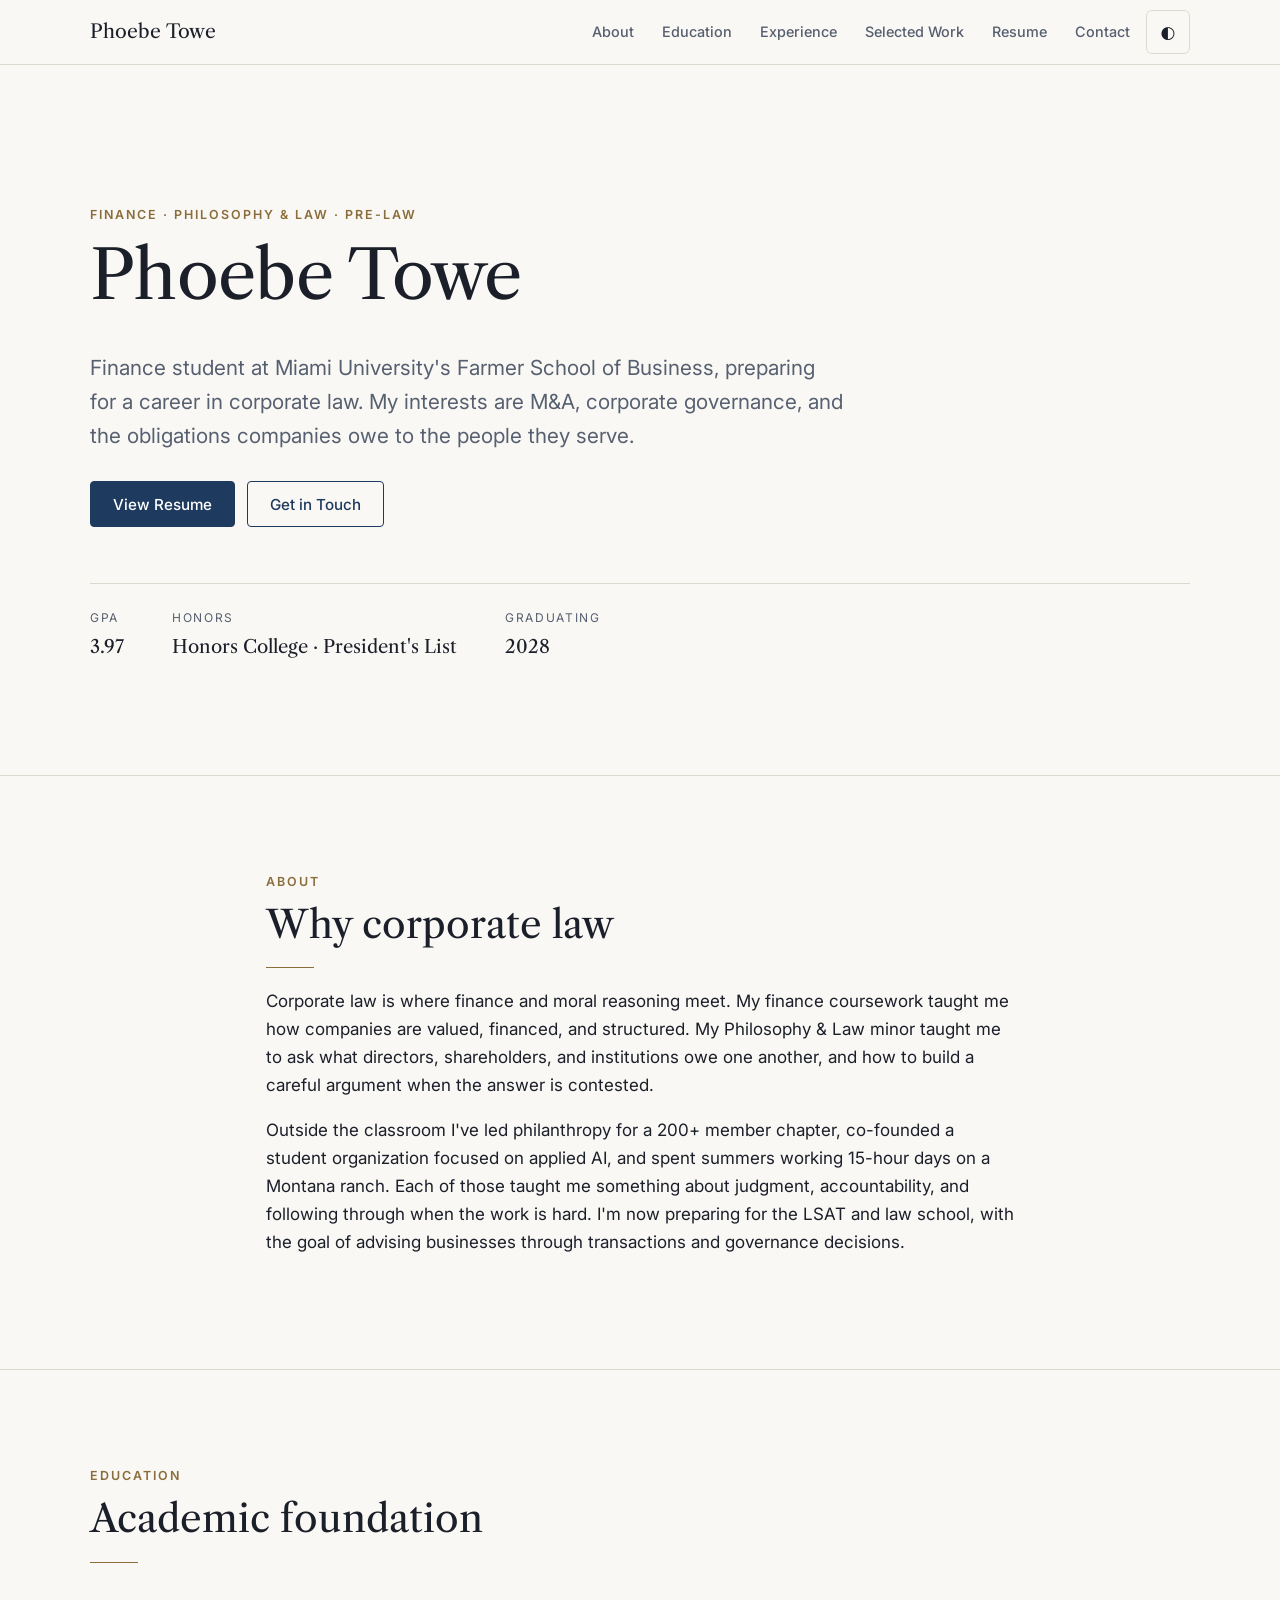
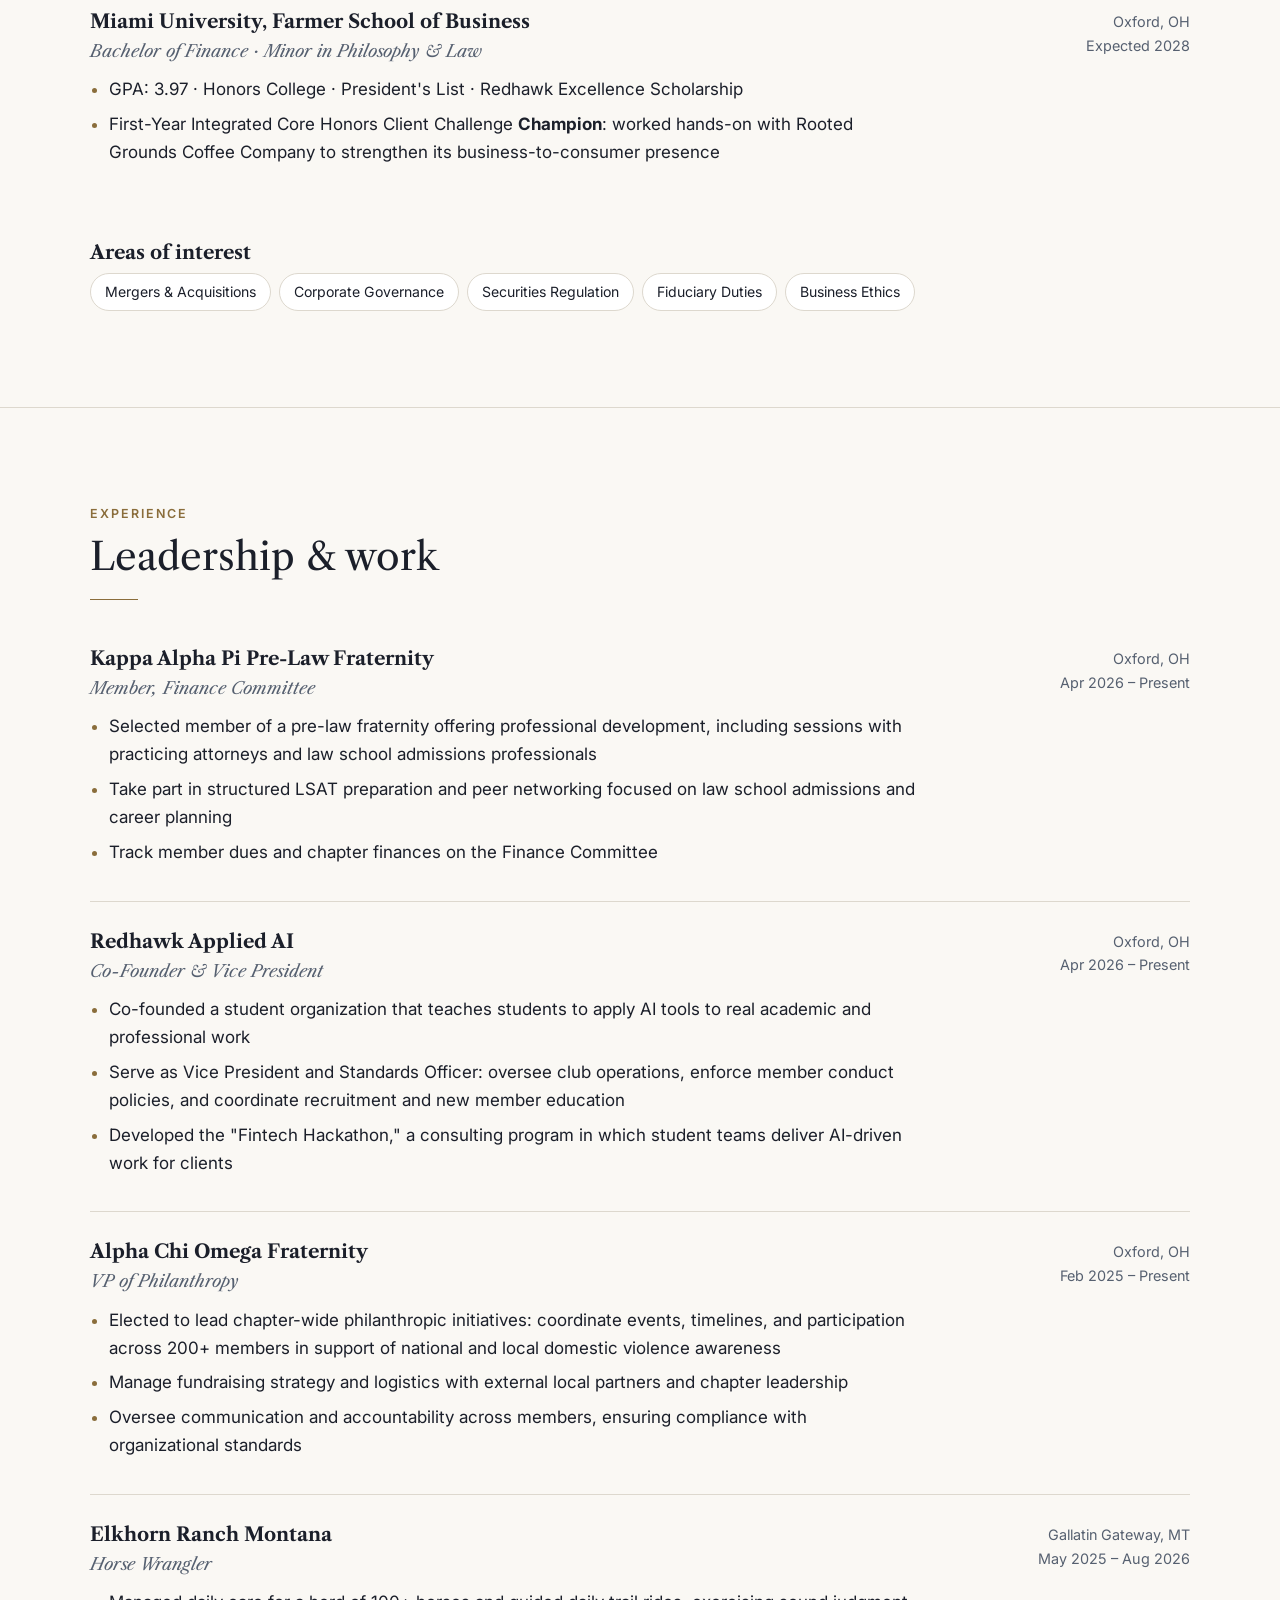
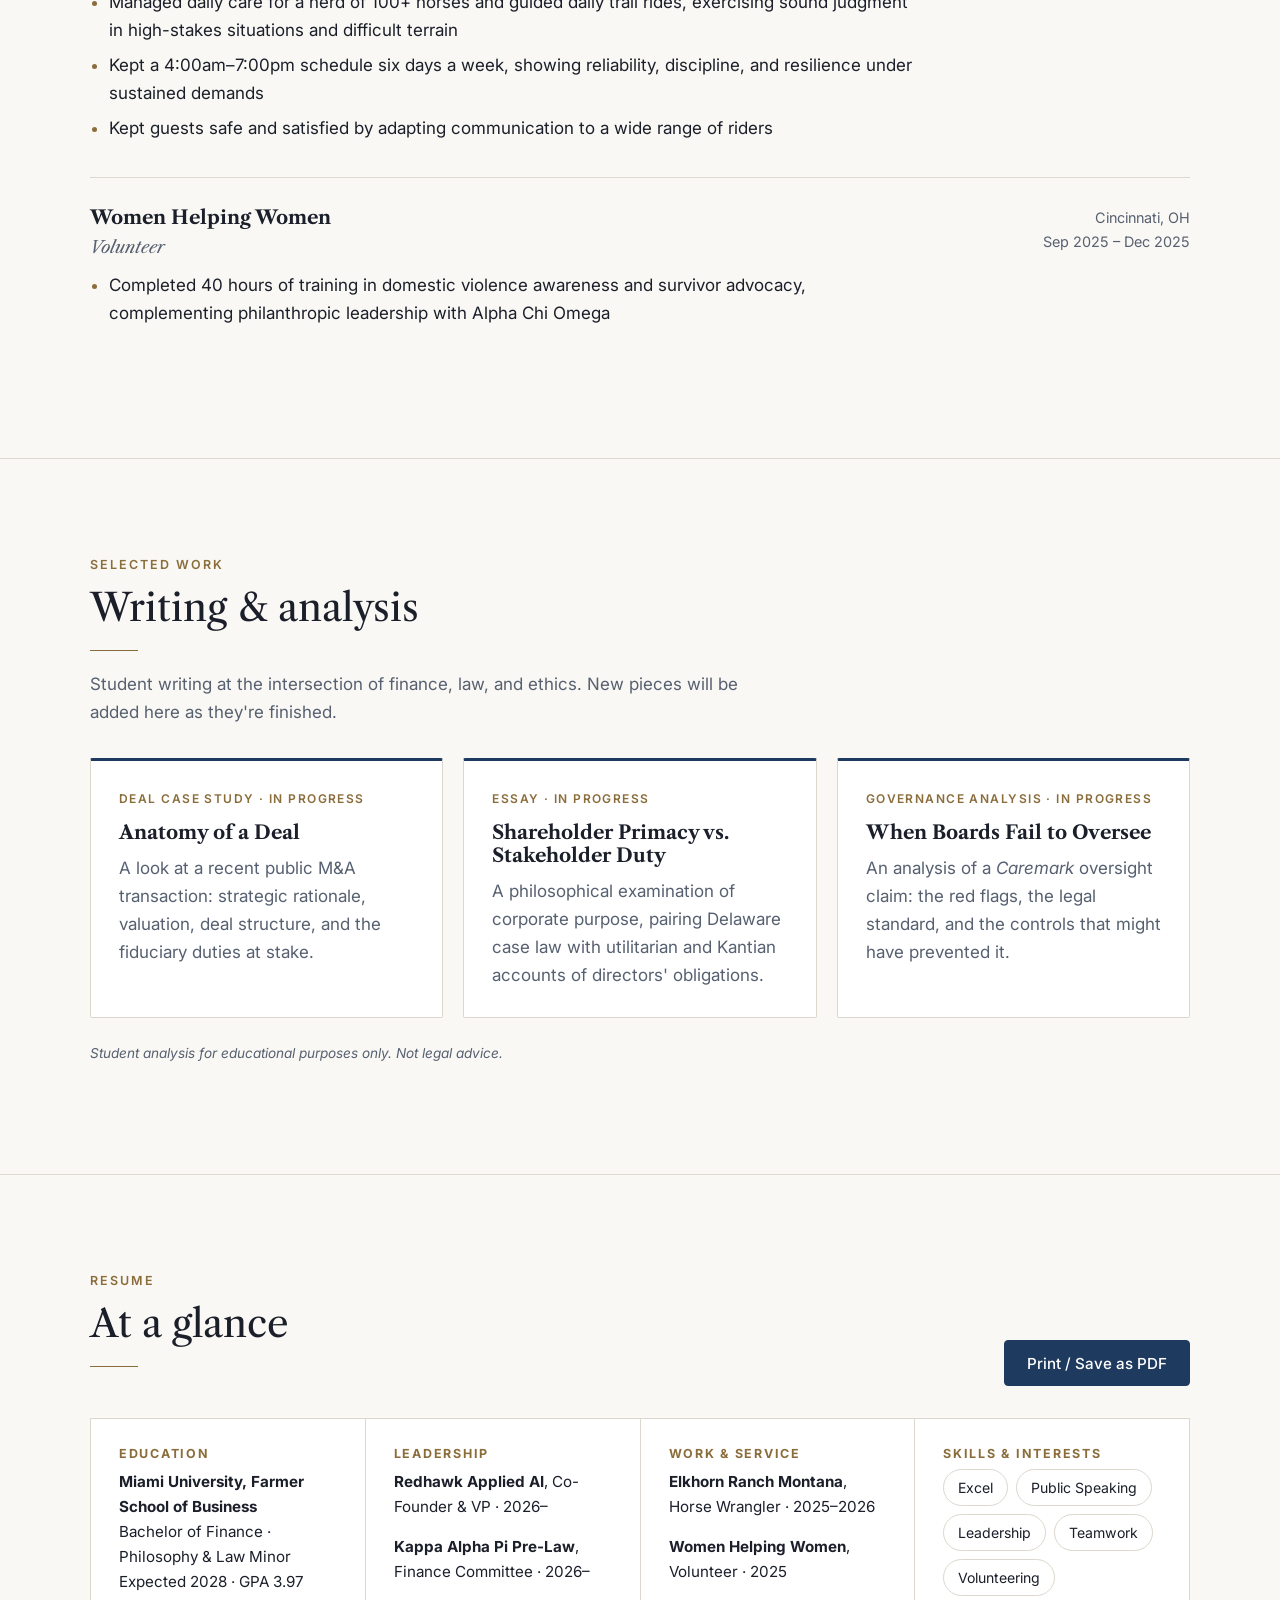
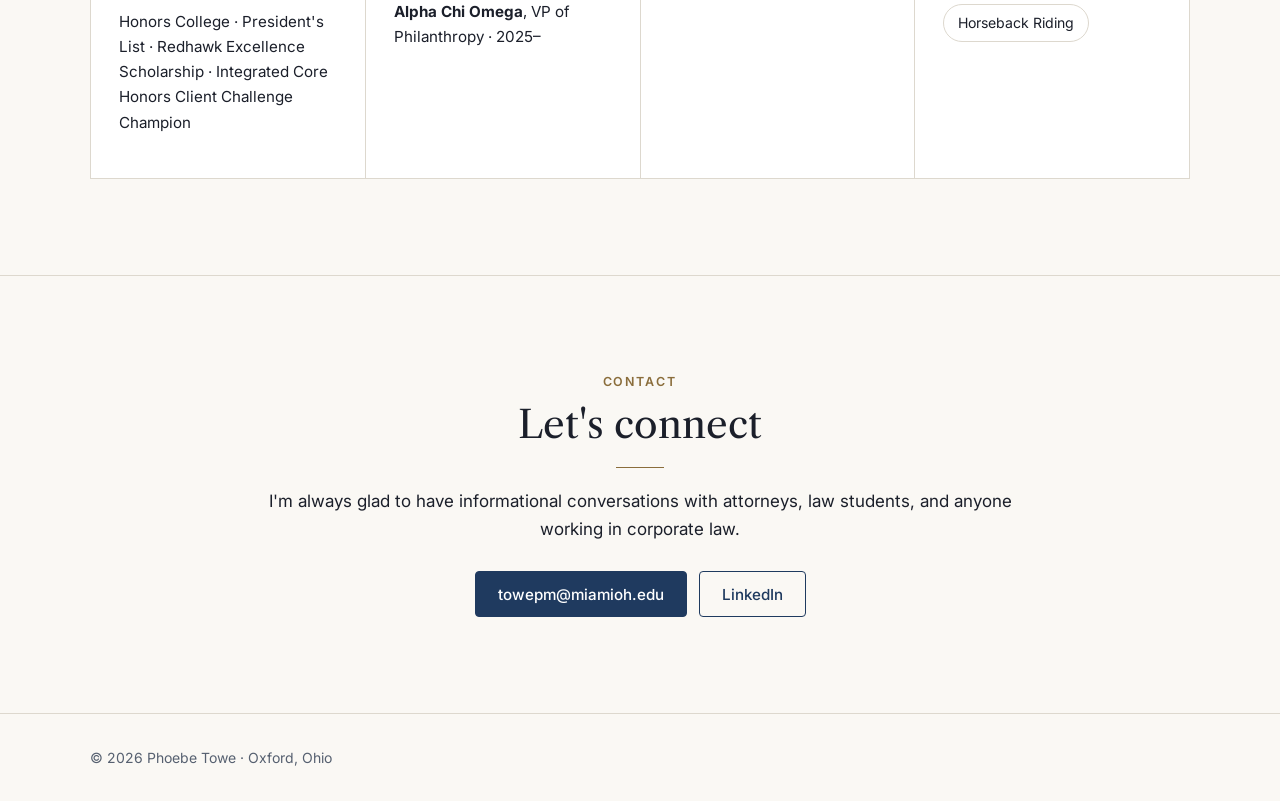
==== index.html @ c12586bf "Build corporate law portfolio site Single-page static site with about, education, experience, select" ====
<!doctype html>
<html lang="en">
<head>
  <meta charset="utf-8">
  <meta name="viewport" content="width=device-width, initial-scale=1">
  <title>Phoebe Towe | Finance &amp; Pre-Law</title>
  <meta name="description" content="Phoebe Towe: Finance student at Miami University's Farmer School of Business, minoring in Philosophy & Law, preparing for a career in corporate law.">
  <meta property="og:title" content="Phoebe Towe | Finance &amp; Pre-Law">
  <meta property="og:description" content="Finance major, Philosophy & Law minor, aspiring corporate attorney.">
  <meta property="og:type" content="website">
  <link rel="icon" href="assets/favicon.svg" type="image/svg+xml">
  <link rel="preconnect" href="https://fonts.googleapis.com">
  <link rel="preconnect" href="https://fonts.gstatic.com" crossorigin>
  <link href="https://fonts.googleapis.com/css2?family=Libre+Caslon+Text:ital,wght@0,400;0,700;1,400&family=Inter:wght@400;500;600&display=swap" rel="stylesheet">
  <link rel="stylesheet" href="css/main.css">
  <link rel="stylesheet" href="css/print.css" media="print">
  <script>
    document.documentElement.classList.add('js');
    try { var t = localStorage.getItem('theme'); if (t) document.documentElement.dataset.theme = t; } catch (e) {}
  </script>
</head>
<body>
  <a class="skip" href="#main">Skip to content</a>

  <header class="site-header">
    <div class="container header-inner">
      <a class="brand" href="#top">Phoebe Towe</a>
      <button class="menu-btn" aria-expanded="false" aria-controls="nav-links">Menu</button>
      <nav aria-label="Primary">
        <ul id="nav-links" class="nav-links">
          <li><a href="#about">About</a></li>
          <li><a href="#education">Education</a></li>
          <li><a href="#experience">Experience</a></li>
          <li><a href="#work">Selected Work</a></li>
          <li><a href="#resume">Resume</a></li>
          <li><a href="#contact">Contact</a></li>
          <li><button class="theme-btn" type="button" aria-label="Toggle dark mode">◐</button></li>
        </ul>
      </nav>
    </div>
  </header>

  <main id="main">
    <section id="top" class="hero">
      <div class="container">
        <p class="eyebrow">Finance · Philosophy &amp; Law · Pre-Law</p>
        <h1>Phoebe Towe</h1>
        <p class="lede">Finance student at Miami University's Farmer School of Business, preparing for a career in corporate law. My interests are M&amp;A, corporate governance, and the obligations companies owe to the people they serve.</p>
        <div class="cta">
          <a class="btn btn-primary" href="#resume">View Resume</a>
          <a class="btn btn-ghost" href="#contact">Get in Touch</a>
        </div>
        <dl class="facts">
          <div><dt>GPA</dt><dd>3.97</dd></div>
          <div><dt>Honors</dt><dd>Honors College · President's List</dd></div>
          <div><dt>Graduating</dt><dd>2028</dd></div>
        </dl>
      </div>
    </section>

    <section id="about" class="section reveal" aria-labelledby="about-h">
      <div class="container narrow">
        <p class="eyebrow">About</p>
        <h2 id="about-h">Why corporate law</h2>
        <p>Corporate law is where finance and moral reasoning meet. My finance coursework taught me how companies are valued, financed, and structured. My Philosophy &amp; Law minor taught me to ask what directors, shareholders, and institutions owe one another, and how to build a careful argument when the answer is contested.</p>
        <p>Outside the classroom I've led philanthropy for a 200+ member chapter, co-founded a student organization focused on applied AI, and spent summers working 15-hour days on a Montana ranch. Each of those taught me something about judgment, accountability, and following through when the work is hard. I'm now preparing for the LSAT and law school, with the goal of advising businesses through transactions and governance decisions.</p>
      </div>
    </section>

    <section id="education" class="section reveal" aria-labelledby="edu-h">
      <div class="container">
        <p class="eyebrow">Education</p>
        <h2 id="edu-h">Academic foundation</h2>
        <article class="entry">
          <div class="entry-head">
            <div>
              <h3>Miami University, Farmer School of Business</h3>
              <p class="role">Bachelor of Finance · Minor in Philosophy &amp; Law</p>
            </div>
            <p class="meta">Oxford, OH<br>Expected 2028</p>
          </div>
          <ul>
            <li>GPA: 3.97 · Honors College · President's List · Redhawk Excellence Scholarship</li>
            <li>First-Year Integrated Core Honors Client Challenge <strong>Champion</strong>: worked hands-on with Rooted Grounds Coffee Company to strengthen its business-to-consumer presence</li>
          </ul>
        </article>
        <div class="interests">
          <h3>Areas of interest</h3>
          <ul class="tags">
            <li>Mergers &amp; Acquisitions</li>
            <li>Corporate Governance</li>
            <li>Securities Regulation</li>
            <li>Fiduciary Duties</li>
            <li>Business Ethics</li>
          </ul>
        </div>
      </div>
    </section>

    <section id="experience" class="section reveal" aria-labelledby="exp-h">
      <div class="container">
        <p class="eyebrow">Experience</p>
        <h2 id="exp-h">Leadership &amp; work</h2>

        <article class="entry">
          <div class="entry-head">
            <div><h3>Kappa Alpha Pi Pre-Law Fraternity</h3><p class="role">Member, Finance Committee</p></div>
            <p class="meta">Oxford, OH<br>Apr 2026 – Present</p>
          </div>
          <ul>
            <li>Selected member of a pre-law fraternity offering professional development, including sessions with practicing attorneys and law school admissions professionals</li>
            <li>Take part in structured LSAT preparation and peer networking focused on law school admissions and career planning</li>
            <li>Track member dues and chapter finances on the Finance Committee</li>
          </ul>
        </article>

        <article class="entry">
          <div class="entry-head">
            <div><h3>Redhawk Applied AI</h3><p class="role">Co-Founder &amp; Vice President</p></div>
            <p class="meta">Oxford, OH<br>Apr 2026 – Present</p>
          </div>
          <ul>
            <li>Co-founded a student organization that teaches students to apply AI tools to real academic and professional work</li>
            <li>Serve as Vice President and Standards Officer: oversee club operations, enforce member conduct policies, and coordinate recruitment and new member education</li>
            <li>Developed the "Fintech Hackathon," a consulting program in which student teams deliver AI-driven work for clients</li>
          </ul>
        </article>

        <article class="entry">
          <div class="entry-head">
            <div><h3>Alpha Chi Omega Fraternity</h3><p class="role">VP of Philanthropy</p></div>
            <p class="meta">Oxford, OH<br>Feb 2025 – Present</p>
          </div>
          <ul>
            <li>Elected to lead chapter-wide philanthropic initiatives: coordinate events, timelines, and participation across 200+ members in support of national and local domestic violence awareness</li>
            <li>Manage fundraising strategy and logistics with external local partners and chapter leadership</li>
            <li>Oversee communication and accountability across members, ensuring compliance with organizational standards</li>
          </ul>
        </article>

        <article class="entry">
          <div class="entry-head">
            <div><h3>Elkhorn Ranch Montana</h3><p class="role">Horse Wrangler</p></div>
            <p class="meta">Gallatin Gateway, MT<br>May 2025 – Aug 2026</p>
          </div>
          <ul>
            <li>Managed daily care for a herd of 100+ horses and guided daily trail rides, exercising sound judgment in high-stakes situations and difficult terrain</li>
            <li>Kept a 4:00am–7:00pm schedule six days a week, showing reliability, discipline, and resilience under sustained demands</li>
            <li>Kept guests safe and satisfied by adapting communication to a wide range of riders</li>
          </ul>
        </article>

        <article class="entry">
          <div class="entry-head">
            <div><h3>Women Helping Women</h3><p class="role">Volunteer</p></div>
            <p class="meta">Cincinnati, OH<br>Sep 2025 – Dec 2025</p>
          </div>
          <ul>
            <li>Completed 40 hours of training in domestic violence awareness and survivor advocacy, complementing philanthropic leadership with Alpha Chi Omega</li>
          </ul>
        </article>
      </div>
    </section>

    <section id="work" class="section reveal" aria-labelledby="work-h">
      <div class="container">
        <p class="eyebrow">Selected Work</p>
        <h2 id="work-h">Writing &amp; analysis</h2>
        <p class="section-note">Student writing at the intersection of finance, law, and ethics. New pieces will be added here as they're finished.</p>
        <div class="cards">
          <article class="card">
            <p class="card-tag">Deal case study · In progress</p>
            <h3>Anatomy of a Deal</h3>
            <p>A look at a recent public M&amp;A transaction: strategic rationale, valuation, deal structure, and the fiduciary duties at stake.</p>
          </article>
          <article class="card">
            <p class="card-tag">Essay · In progress</p>
            <h3>Shareholder Primacy vs. Stakeholder Duty</h3>
            <p>A philosophical examination of corporate purpose, pairing Delaware case law with utilitarian and Kantian accounts of directors' obligations.</p>
          </article>
          <article class="card">
            <p class="card-tag">Governance analysis · In progress</p>
            <h3>When Boards Fail to Oversee</h3>
            <p>An analysis of a <em>Caremark</em> oversight claim: the red flags, the legal standard, and the controls that might have prevented it.</p>
          </article>
        </div>
        <p class="disclaimer">Student analysis for educational purposes only. Not legal advice.</p>
      </div>
    </section>

    <section id="resume" class="section reveal" aria-labelledby="resume-h">
      <div class="container">
        <div class="resume-top">
          <div>
            <p class="eyebrow">Resume</p>
            <h2 id="resume-h">At a glance</h2>
          </div>
          <button class="btn btn-primary print-btn" type="button">Print / Save as PDF</button>
        </div>
        <div class="resume-grid">
          <div class="resume-block">
            <h3>Education</h3>
            <p><strong>Miami University, Farmer School of Business</strong><br>Bachelor of Finance · Philosophy &amp; Law Minor<br>Expected 2028 · GPA 3.97</p>
            <p>Honors College · President's List · Redhawk Excellence Scholarship · Integrated Core Honors Client Challenge Champion</p>
          </div>
          <div class="resume-block">
            <h3>Leadership</h3>
            <p><strong>Redhawk Applied AI</strong>, Co-Founder &amp; VP · 2026–</p>
            <p><strong>Kappa Alpha Pi Pre-Law</strong>, Finance Committee · 2026–</p>
            <p><strong>Alpha Chi Omega</strong>, VP of Philanthropy · 2025–</p>
          </div>
          <div class="resume-block">
            <h3>Work &amp; Service</h3>
            <p><strong>Elkhorn Ranch Montana</strong>, Horse Wrangler · 2025–2026</p>
            <p><strong>Women Helping Women</strong>, Volunteer · 2025</p>
          </div>
          <div class="resume-block">
            <h3>Skills &amp; Interests</h3>
            <ul class="tags">
              <li>Excel</li><li>Public Speaking</li><li>Leadership</li><li>Teamwork</li><li>Volunteering</li><li>Horseback Riding</li>
            </ul>
          </div>
        </div>
      </div>
    </section>

    <section id="contact" class="section reveal" aria-labelledby="contact-h">
      <div class="container narrow center">
        <p class="eyebrow">Contact</p>
        <h2 id="contact-h">Let's connect</h2>
        <p>I'm always glad to have informational conversations with attorneys, law students, and anyone working in corporate law.</p>
        <div class="cta center">
          <a class="btn btn-primary" href="mailto:towepm@miamioh.edu">towepm@miamioh.edu</a>
          <a class="btn btn-ghost" href="https://www.linkedin.com/in/phoebe-towe" rel="noopener">LinkedIn</a>
        </div>
      </div>
    </section>
  </main>

  <footer class="site-footer">
    <div class="container">© <span id="year">2026</span> Phoebe Towe · Oxford, Ohio</div>
  </footer>

  <script src="js/main.js"></script>
</body>
</html>
---- css/main.css ----
:root {
  --bg: #FAF8F4;
  --surface: #FFFFFF;
  --text: #1B1F2A;
  --muted: #566070;
  --rule: #DDD8CE;
  --accent: #1F3A5F;
  --accent-ink: #FFFFFF;
  --brass: #8A6D3B;
  --serif: "Libre Caslon Text", Georgia, "Times New Roman", serif;
  --sans: "Inter", system-ui, -apple-system, "Segoe UI", sans-serif;
  color-scheme: light;
}
@media (prefers-color-scheme: dark) {
  :root:not([data-theme="light"]) {
    --bg: #12161E; --surface: #1A202B; --text: #ECE8DF; --muted: #A3ABB8;
    --rule: #2B3342; --accent: #9DB7DE; --accent-ink: #12161E; --brass: #C9A96A;
    color-scheme: dark;
  }
}
:root[data-theme="dark"] {
  --bg: #12161E; --surface: #1A202B; --text: #ECE8DF; --muted: #A3ABB8;
  --rule: #2B3342; --accent: #9DB7DE; --accent-ink: #12161E; --brass: #C9A96A;
  color-scheme: dark;
}

*, *::before, *::after { box-sizing: border-box; }
html { scroll-behavior: smooth; }
@media (prefers-reduced-motion: reduce) { html { scroll-behavior: auto; } }
body {
  margin: 0; background: var(--bg); color: var(--text);
  font: 400 1.0625rem/1.65 var(--sans);
  -webkit-font-smoothing: antialiased;
}
h1, h2, h3 { font-family: var(--serif); font-weight: 400; line-height: 1.2; margin: 0 0 .5em; }
h1 { font-size: clamp(2.6rem, 7vw, 4.25rem); letter-spacing: -.01em; }
h2 { font-size: clamp(1.75rem, 3.5vw, 2.4rem); }
h2::after { content: ""; display: block; width: 48px; height: 1px; background: var(--brass); margin-top: .5em; }
.center h2::after { margin-inline: auto; }
h3 { font-size: 1.2rem; font-weight: 700; }
p { margin: 0 0 1em; }
a { color: var(--accent); text-underline-offset: 3px; }
:focus-visible { outline: 3px solid var(--accent); outline-offset: 2px; border-radius: 2px; }

.container { width: min(1100px, 100% - 32px); margin-inline: auto; }
.narrow { max-width: 68ch; }
.center { text-align: center; }

.skip { position: absolute; left: -999px; top: 8px; background: var(--accent); color: var(--accent-ink); padding: 8px 14px; z-index: 100; }
.skip:focus { left: 16px; }

/* Header */
.site-header {
  position: sticky; top: 0; z-index: 50;
  background: color-mix(in srgb, var(--bg) 90%, transparent);
  backdrop-filter: blur(8px); border-bottom: 1px solid var(--rule);
}
.header-inner { display: flex; align-items: center; justify-content: space-between; min-height: 64px; }
.brand { font-family: var(--serif); font-size: 1.2rem; color: var(--text); text-decoration: none; }
.nav-links { list-style: none; display: flex; gap: 4px; margin: 0; padding: 0; align-items: center; }
.nav-links a { display: block; padding: 10px 12px; color: var(--muted); text-decoration: none; font-size: .9rem; font-weight: 500; }
.nav-links a:hover { color: var(--accent); }
.theme-btn, .menu-btn {
  background: none; border: 1px solid var(--rule); color: var(--text);
  min-width: 44px; min-height: 44px; border-radius: 6px; cursor: pointer; font: inherit;
}
.menu-btn { display: none; padding: 0 14px; font-size: .9rem; }
@media (max-width: 760px) {
  .menu-btn { display: block; }
  .nav-links {
    display: none; position: absolute; top: 64px; left: 0; right: 0;
    flex-direction: column; align-items: stretch; background: var(--bg);
    border-bottom: 1px solid var(--rule); padding: 8px 16px 16px;
  }
  .nav-links.open { display: flex; }
  .nav-links a { padding: 12px 4px; font-size: 1rem; }
  .theme-btn { align-self: flex-start; margin-top: 8px; }
}

/* Sections */
section { scroll-margin-top: 72px; }
.section { padding: 64px 0; border-top: 1px solid var(--rule); }
@media (min-width: 760px) { .section { padding: 96px 0; } }
.eyebrow { font-size: .78rem; letter-spacing: .16em; text-transform: uppercase; color: var(--brass); font-weight: 600; margin-bottom: .75em; }
.section-note { color: var(--muted); max-width: 60ch; }

.hero { padding: 88px 0 72px; }
@media (min-width: 760px) { .hero { padding: 140px 0 112px; } }
.lede { font-size: clamp(1.1rem, 2.2vw, 1.3rem); color: var(--muted); max-width: 58ch; }
.cta { display: flex; flex-wrap: wrap; gap: 12px; margin: 28px 0 0; }
.cta.center { justify-content: center; }
.btn {
  display: inline-flex; align-items: center; justify-content: center; min-height: 46px;
  padding: 0 22px; border-radius: 4px; font: 500 .95rem var(--sans);
  text-decoration: none; cursor: pointer; border: 1px solid var(--accent); transition: background .2s, color .2s;
}
.btn-primary { background: var(--accent); color: var(--accent-ink); }
.btn-primary:hover { background: color-mix(in srgb, var(--accent) 85%, var(--text)); }
.btn-ghost { background: transparent; color: var(--accent); }
.btn-ghost:hover { background: color-mix(in srgb, var(--accent) 10%, transparent); }

.facts { display: flex; flex-wrap: wrap; gap: 16px 48px; margin: 56px 0 0; padding-top: 24px; border-top: 1px solid var(--rule); }
.facts dt { font-size: .75rem; letter-spacing: .14em; text-transform: uppercase; color: var(--muted); }
.facts dd { margin: 4px 0 0; font-family: var(--serif); font-size: 1.15rem; }

/* Entries */
.entry { padding: 28px 0; border-bottom: 1px solid var(--rule); }
.entry:last-of-type { border-bottom: 0; }
.entry-head { display: flex; justify-content: space-between; gap: 16px; flex-wrap: wrap; }
.entry-head h3 { margin-bottom: .2em; }
.role { font-style: italic; font-family: var(--serif); color: var(--muted); margin-bottom: .6em; }
.meta { text-align: right; color: var(--muted); font-size: .9rem; margin: 0; }
@media (max-width: 560px) { .meta { text-align: left; } }
.entry ul { margin: 0; padding-left: 1.1em; max-width: 75ch; }
.entry li { margin-bottom: .4em; }
.entry li::marker { color: var(--brass); }

.interests { margin-top: 40px; }
.tags { list-style: none; display: flex; flex-wrap: wrap; gap: 8px; padding: 0; margin: 0; }
.tags li { border: 1px solid var(--rule); background: var(--surface); padding: 6px 14px; border-radius: 999px; font-size: .88rem; }

/* Cards */
.cards { display: grid; gap: 20px; grid-template-columns: repeat(auto-fit, minmax(min(280px, 100%), 1fr)); margin-top: 32px; }
.card { background: var(--surface); border: 1px solid var(--rule); border-top: 3px solid var(--accent); padding: 28px; border-radius: 2px; }
.card-tag { font-size: .75rem; letter-spacing: .12em; text-transform: uppercase; color: var(--brass); font-weight: 600; }
.card p:last-child { margin: 0; color: var(--muted); }
.disclaimer { font-size: .85rem; color: var(--muted); margin-top: 24px; font-style: italic; }

/* Resume */
.resume-top { display: flex; justify-content: space-between; align-items: flex-end; gap: 16px; flex-wrap: wrap; }
.resume-grid { display: grid; gap: 1px; background: var(--rule); border: 1px solid var(--rule); margin-top: 32px; grid-template-columns: repeat(auto-fit, minmax(min(240px, 100%), 1fr)); }
.resume-block { background: var(--surface); padding: 28px; }
.resume-block h3 { font-size: .78rem; font-family: var(--sans); letter-spacing: .14em; text-transform: uppercase; color: var(--brass); }
.resume-block p { font-size: .95rem; }

.site-footer { border-top: 1px solid var(--rule); padding: 32px 0; color: var(--muted); font-size: .875rem; }

/* Reveal */
@media (prefers-reduced-motion: no-preference) {
  .js .reveal { opacity: 0; transform: translateY(12px); transition: opacity .5s ease, transform .5s ease; }
  .js .reveal.is-visible { opacity: 1; transform: none; }
}
---- css/print.css ----
@page { margin: 0.6in; }
:root, :root[data-theme="dark"] {
  --bg: #fff; --surface: #fff; --text: #000; --muted: #333; --rule: #bbb; --accent: #1F3A5F; --brass: #6b5229;
}
body { font-size: 10.5pt; }
.site-header, .skip, .cta, .print-btn, .theme-btn, .menu-btn, .site-footer, .hero .facts { display: none !important; }
.reveal { opacity: 1 !important; transform: none !important; }
.hero { padding: 0 0 12pt; }
.section { padding: 14pt 0; }
h1 { font-size: 24pt; }
h2 { font-size: 15pt; }
.entry, .card, .resume-block { break-inside: avoid; }
#work, #contact { display: none; }
a[href^="http"]::after { content: " (" attr(href) ")"; font-size: 9pt; color: #555; }
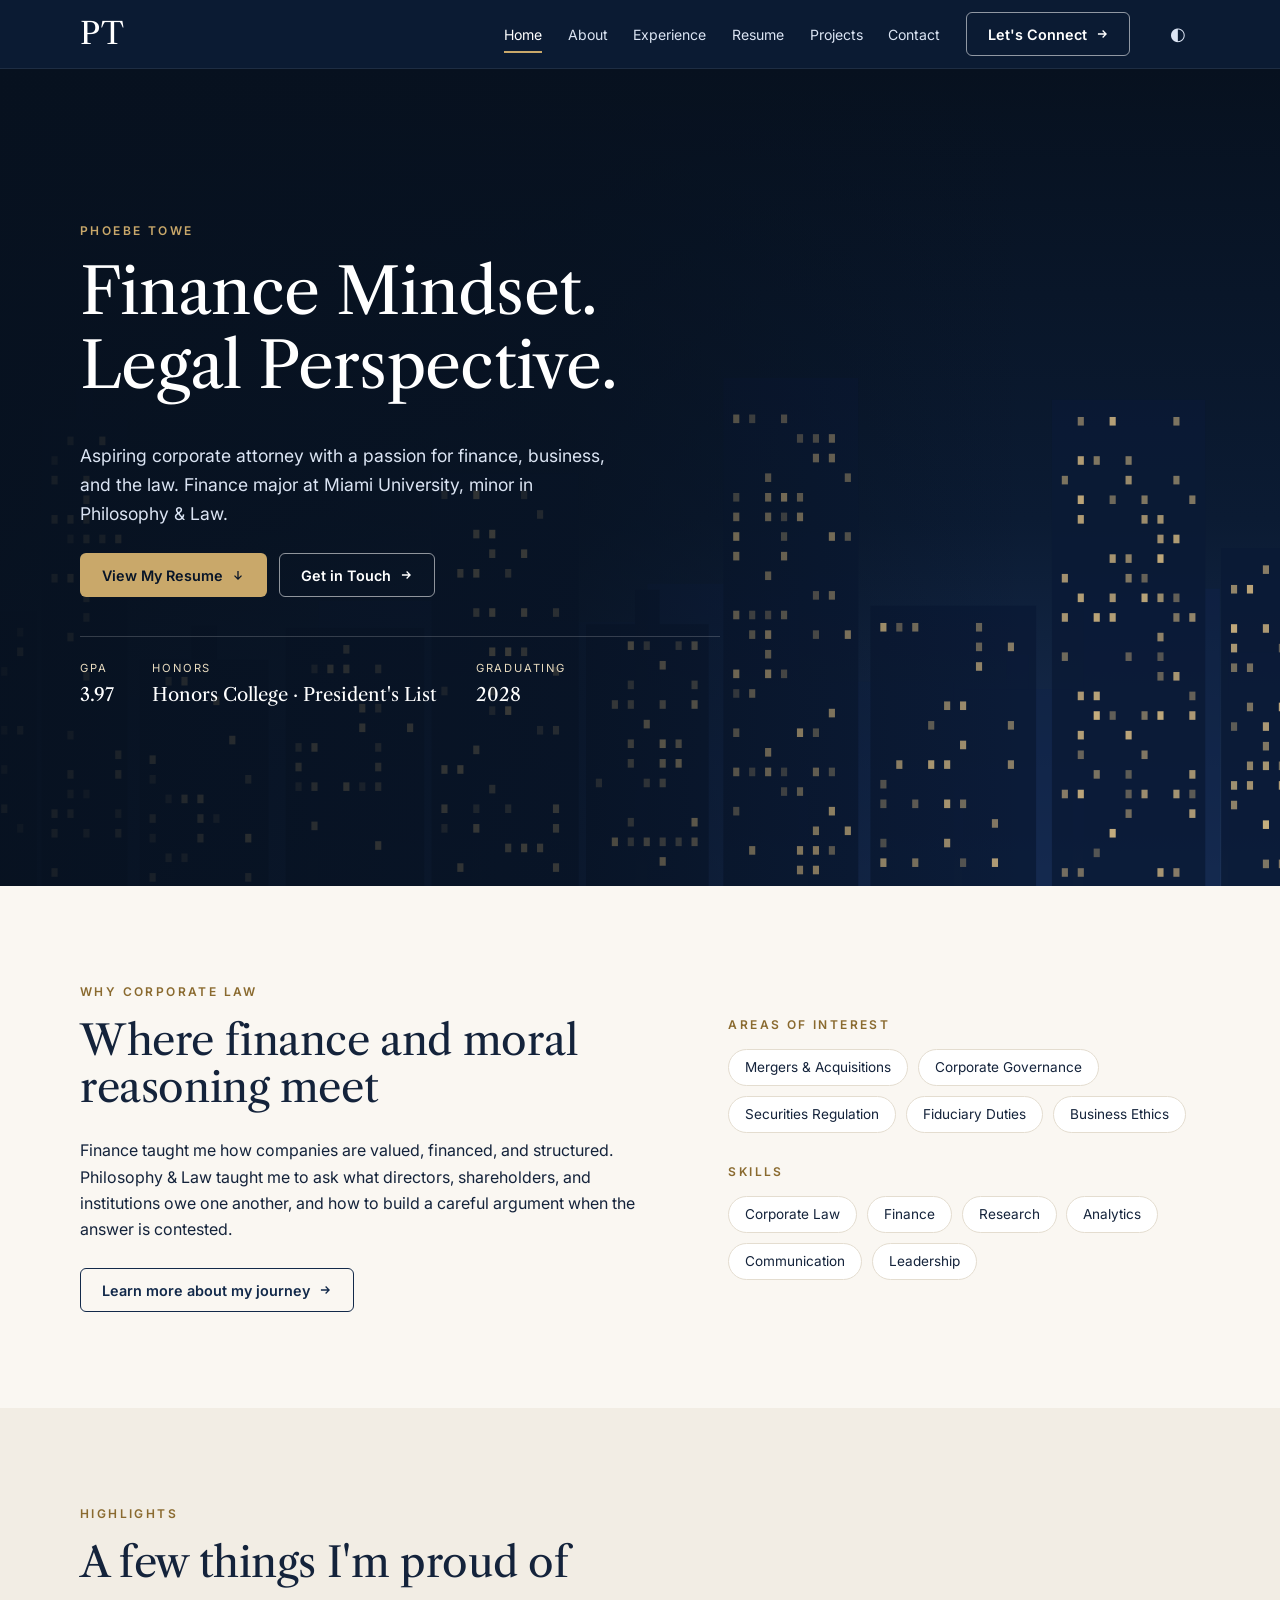
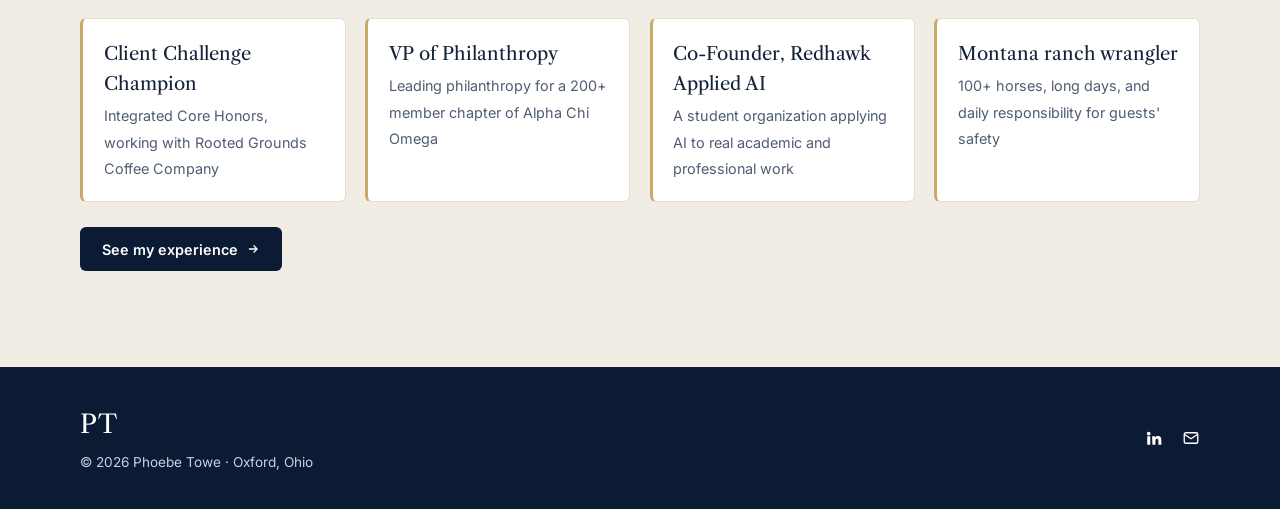
==== commit 5b2447f4: "Rebuild portfolio as multi-page navy site with progress dashboard Co-Authored-By: Claude Sonnet 5.5 " ====
--- a/index.html
+++ b/index.html
@@ -3,11 +3,14 @@
 <head>
   <meta charset="utf-8">
   <meta name="viewport" content="width=device-width, initial-scale=1">
-  <title>Phoebe Towe | Finance &amp; Pre-Law</title>
-  <meta name="description" content="Phoebe Towe: Finance student at Miami University's Farmer School of Business, minoring in Philosophy & Law, preparing for a career in corporate law.">
-  <meta property="og:title" content="Phoebe Towe | Finance &amp; Pre-Law">
-  <meta property="og:description" content="Finance major, Philosophy & Law minor, aspiring corporate attorney.">
+  <title>Phoebe Towe | Finance Mindset. Legal Perspective.</title>
+  <meta name="description" content="Phoebe Towe: Finance major at Miami University's Farmer School of Business with a minor in Philosophy & Law, preparing for a career in corporate law.">
+  <meta name="theme-color" content="#0b1b33">
+  <link rel="canonical" href="https://phoebetowe.github.io/Portfolio/">
+  <meta property="og:title" content="Phoebe Towe | Finance Mindset. Legal Perspective.">
+  <meta property="og:description" content="Phoebe Towe: Finance major at Miami University's Farmer School of Business with a minor in Philosophy & Law, preparing for a career in corporate law.">
   <meta property="og:type" content="website">
+  <meta property="og:url" content="https://phoebetowe.github.io/Portfolio/">
   <link rel="icon" href="assets/favicon.svg" type="image/svg+xml">
   <link rel="preconnect" href="https://fonts.googleapis.com">
   <link rel="preconnect" href="https://fonts.gstatic.com" crossorigin>
@@ -21,19 +24,19 @@
 </head>
 <body>
   <a class="skip" href="#main">Skip to content</a>
-
   <header class="site-header">
     <div class="container header-inner">
-      <a class="brand" href="#top">Phoebe Towe</a>
-      <button class="menu-btn" aria-expanded="false" aria-controls="nav-links">Menu</button>
-      <nav aria-label="Primary">
-        <ul id="nav-links" class="nav-links">
-          <li><a href="#about">About</a></li>
-          <li><a href="#education">Education</a></li>
-          <li><a href="#experience">Experience</a></li>
-          <li><a href="#work">Selected Work</a></li>
-          <li><a href="#resume">Resume</a></li>
-          <li><a href="#contact">Contact</a></li>
+      <a class="brand" href="index.html" aria-label="Phoebe Towe, home">PT</a>
+      <button class="menu-btn" type="button" aria-expanded="false" aria-controls="site-nav">Menu</button>
+      <nav id="site-nav" aria-label="Primary">
+        <ul class="nav-links">
+          <li><a href="index.html" aria-current="page">Home</a></li>
+          <li><a href="about.html">About</a></li>
+          <li><a href="experience.html">Experience</a></li>
+          <li><a href="resume.html">Resume</a></li>
+          <li><a href="projects.html">Projects</a></li>
+          <li><a href="contact.html">Contact</a></li>
+          <li><a class="btn btn-outline" href="contact.html">Let's Connect <svg width="14" height="14" viewBox="0 0 24 24" fill="none" stroke="currentColor" stroke-width="2.2" aria-hidden="true"><path d="M5 12h14M13 6l6 6-6 6"/></svg></a></li>
           <li><button class="theme-btn" type="button" aria-label="Toggle dark mode">◐</button></li>
         </ul>
       </nav>
@@ -41,206 +44,74 @@
   </header>
 
   <main id="main">
-    <section id="top" class="hero">
+    <section class="hero" id="top">
+      <svg class="skyline" viewBox="0 0 1600 520" preserveAspectRatio="xMidYMax slice" aria-hidden="true" focusable="false"><rect x="-20" y="271" width="60" height="249" fill="#10244a" opacity="0.55"/><rect x="46" y="325" width="111" height="195" fill="#10244a" opacity="0.55"/><rect x="169" y="324" width="113" height="196" fill="#10244a" opacity="0.55"/><rect x="292" y="366" width="117" height="154" fill="#10244a" opacity="0.55"/><rect x="420" y="392" width="109" height="128" fill="#10244a" opacity="0.55"/><rect x="538" y="287" width="125" height="233" fill="#10244a" opacity="0.55"/><rect x="671" y="304" width="125" height="216" fill="#10244a" opacity="0.55"/><rect x="806" y="273" width="124" height="247" fill="#10244a" opacity="0.55"/><rect x="937" y="353" width="119" height="167" fill="#10244a" opacity="0.55"/><rect x="1063" y="359" width="90" height="161" fill="#10244a" opacity="0.55"/><rect x="1099" y="331" width="18" height="28" fill="#10244a" opacity="0.55"/><rect x="1162" y="277" width="111" height="243" fill="#10244a" opacity="0.55"/><rect x="1280" y="329" width="99" height="191" fill="#10244a" opacity="0.55"/><rect x="1385" y="392" width="124" height="128" fill="#10244a" opacity="0.55"/><rect x="1516" y="271" width="107" height="249" fill="#10244a" opacity="0.55"/><rect x="-20" y="272" width="102" height="248" fill="#0a1a36" opacity="0.9"/><rect x="53" y="286" width="5" height="7" fill="#e8c88a" opacity="0.60"/><rect x="66" y="286" width="5" height="7" fill="#e8c88a" opacity="0.70"/><rect x="40" y="302" width="5" height="7" fill="#e8c88a" opacity="0.57"/><rect x="40" y="318" width="5" height="7" fill="#e8c88a" opacity="0.83"/><rect x="66" y="318" width="5" height="7" fill="#e8c88a" opacity="0.39"/><rect x="27" y="334" width="5" height="7" fill="#e8c88a" opacity="0.47"/><rect x="14" y="350" width="5" height="7" fill="#e8c88a" opacity="0.84"/><rect x="27" y="350" width="5" height="7" fill="#e8c88a" opacity="0.84"/><rect x="40" y="350" width="5" height="7" fill="#e8c88a" opacity="0.77"/><rect x="53" y="366" width="5" height="7" fill="#e8c88a" opacity="0.62"/><rect x="1" y="382" width="5" height="7" fill="#e8c88a" opacity="0.48"/><rect x="27" y="382" width="5" height="7" fill="#e8c88a" opacity="0.42"/><rect x="66" y="382" width="5" height="7" fill="#e8c88a" opacity="0.70"/><rect x="-12" y="398" width="5" height="7" fill="#e8c88a" opacity="0.36"/><rect x="1" y="398" width="5" height="7" fill="#e8c88a" opacity="0.45"/><rect x="14" y="398" width="5" height="7" fill="#e8c88a" opacity="0.66"/><rect x="14" y="414" width="5" height="7" fill="#e8c88a" opacity="0.74"/><rect x="-12" y="430" width="5" height="7" fill="#e8c88a" opacity="0.42"/><rect x="14" y="430" width="5" height="7" fill="#e8c88a" opacity="0.37"/><rect x="27" y="430" width="5" height="7" fill="#e8c88a" opacity="0.82"/><rect x="40" y="430" width="5" height="7" fill="#e8c88a" opacity="0.87"/><rect x="53" y="430" width="5" height="7" fill="#e8c88a" opacity="0.58"/><rect x="-12" y="446" width="5" height="7" fill="#e8c88a" opacity="0.84"/><rect x="40" y="446" width="5" height="7" fill="#e8c88a" opacity="0.66"/><rect x="-12" y="462" width="5" height="7" fill="#e8c88a" opacity="0.53"/><rect x="1" y="462" width="5" height="7" fill="#e8c88a" opacity="0.58"/><rect x="40" y="462" width="5" height="7" fill="#e8c88a" opacity="0.90"/><rect x="66" y="462" width="5" height="7" fill="#e8c88a" opacity="0.86"/><rect x="53" y="478" width="5" height="7" fill="#e8c88a" opacity="0.87"/><rect x="-12" y="510" width="5" height="7" fill="#e8c88a" opacity="0.55"/><rect x="1" y="510" width="5" height="7" fill="#e8c88a" opacity="0.36"/><rect x="53" y="510" width="5" height="7" fill="#e8c88a" opacity="0.51"/><rect x="93" y="322" width="104" height="198" fill="#0a1a36" opacity="0.9"/><rect x="135" y="294" width="21" height="28" fill="#0a1a36" opacity="0.9"/><rect x="101" y="336" width="5" height="7" fill="#e8c88a" opacity="0.85"/><rect x="114" y="336" width="5" height="7" fill="#e8c88a" opacity="0.72"/><rect x="127" y="336" width="5" height="7" fill="#e8c88a" opacity="0.36"/><rect x="140" y="336" width="5" height="7" fill="#e8c88a" opacity="0.68"/><rect x="153" y="336" width="5" height="7" fill="#e8c88a" opacity="0.84"/><rect x="166" y="352" width="5" height="7" fill="#e8c88a" opacity="0.46"/><rect x="153" y="368" width="5" height="7" fill="#e8c88a" opacity="0.58"/><rect x="179" y="368" width="5" height="7" fill="#e8c88a" opacity="0.57"/><rect x="140" y="384" width="5" height="7" fill="#e8c88a" opacity="0.89"/><rect x="166" y="384" width="5" height="7" fill="#e8c88a" opacity="0.63"/><rect x="114" y="416" width="5" height="7" fill="#e8c88a" opacity="0.39"/><rect x="127" y="432" width="5" height="7" fill="#e8c88a" opacity="0.78"/><rect x="140" y="432" width="5" height="7" fill="#e8c88a" opacity="0.59"/><rect x="153" y="432" width="5" height="7" fill="#e8c88a" opacity="0.88"/><rect x="166" y="432" width="5" height="7" fill="#e8c88a" opacity="0.71"/><rect x="166" y="448" width="5" height="7" fill="#e8c88a" opacity="0.72"/><rect x="101" y="464" width="5" height="7" fill="#e8c88a" opacity="0.84"/><rect x="114" y="464" width="5" height="7" fill="#e8c88a" opacity="0.89"/><rect x="153" y="464" width="5" height="7" fill="#e8c88a" opacity="0.89"/><rect x="114" y="480" width="5" height="7" fill="#e8c88a" opacity="0.74"/><rect x="127" y="480" width="5" height="7" fill="#e8c88a" opacity="0.88"/><rect x="140" y="480" width="5" height="7" fill="#e8c88a" opacity="0.46"/><rect x="166" y="480" width="5" height="7" fill="#e8c88a" opacity="0.41"/><rect x="179" y="480" width="5" height="7" fill="#e8c88a" opacity="0.79"/><rect x="153" y="496" width="5" height="7" fill="#e8c88a" opacity="0.66"/><rect x="166" y="496" width="5" height="7" fill="#e8c88a" opacity="0.50"/><rect x="206" y="295" width="102" height="225" fill="#0a1a36" opacity="0.9"/><rect x="227" y="309" width="5" height="7" fill="#e8c88a" opacity="0.80"/><rect x="266" y="309" width="5" height="7" fill="#e8c88a" opacity="0.41"/><rect x="292" y="309" width="5" height="7" fill="#e8c88a" opacity="0.35"/><rect x="266" y="325" width="5" height="7" fill="#e8c88a" opacity="0.45"/><rect x="292" y="325" width="5" height="7" fill="#e8c88a" opacity="0.73"/><rect x="266" y="341" width="5" height="7" fill="#e8c88a" opacity="0.68"/><rect x="279" y="341" width="5" height="7" fill="#e8c88a" opacity="0.42"/><rect x="227" y="357" width="5" height="7" fill="#e8c88a" opacity="0.65"/><rect x="253" y="357" width="5" height="7" fill="#e8c88a" opacity="0.74"/><rect x="266" y="357" width="5" height="7" fill="#e8c88a" opacity="0.68"/><rect x="214" y="389" width="5" height="7" fill="#e8c88a" opacity="0.48"/><rect x="227" y="389" width="5" height="7" fill="#e8c88a" opacity="0.38"/><rect x="266" y="389" width="5" height="7" fill="#e8c88a" opacity="0.71"/><rect x="279" y="389" width="5" height="7" fill="#e8c88a" opacity="0.41"/><rect x="292" y="389" width="5" height="7" fill="#e8c88a" opacity="0.63"/><rect x="214" y="405" width="5" height="7" fill="#e8c88a" opacity="0.58"/><rect x="227" y="405" width="5" height="7" fill="#e8c88a" opacity="0.78"/><rect x="240" y="405" width="5" height="7" fill="#e8c88a" opacity="0.85"/><rect x="253" y="405" width="5" height="7" fill="#e8c88a" opacity="0.45"/><rect x="214" y="421" width="5" height="7" fill="#e8c88a" opacity="0.88"/><rect x="266" y="421" width="5" height="7" fill="#e8c88a" opacity="0.83"/><rect x="279" y="421" width="5" height="7" fill="#e8c88a" opacity="0.50"/><rect x="279" y="453" width="5" height="7" fill="#e8c88a" opacity="0.75"/><rect x="253" y="469" width="5" height="7" fill="#e8c88a" opacity="0.77"/><rect x="266" y="469" width="5" height="7" fill="#e8c88a" opacity="0.74"/><rect x="292" y="469" width="5" height="7" fill="#e8c88a" opacity="0.44"/><rect x="227" y="485" width="5" height="7" fill="#e8c88a" opacity="0.71"/><rect x="312" y="139" width="70" height="381" fill="#0a1a36" opacity="0.9"/><rect x="340" y="111" width="14" height="28" fill="#0a1a36" opacity="0.9"/><rect x="333" y="153" width="5" height="7" fill="#e8c88a" opacity="0.53"/><rect x="359" y="153" width="5" height="7" fill="#e8c88a" opacity="0.79"/><rect x="320" y="169" width="5" height="7" fill="#e8c88a" opacity="0.46"/><rect x="320" y="185" width="5" height="7" fill="#e8c88a" opacity="0.76"/><rect x="346" y="185" width="5" height="7" fill="#e8c88a" opacity="0.80"/><rect x="346" y="201" width="5" height="7" fill="#e8c88a" opacity="0.83"/><rect x="320" y="217" width="5" height="7" fill="#e8c88a" opacity="0.80"/><rect x="333" y="217" width="5" height="7" fill="#e8c88a" opacity="0.77"/><rect x="346" y="217" width="5" height="7" fill="#e8c88a" opacity="0.73"/><rect x="333" y="233" width="5" height="7" fill="#e8c88a" opacity="0.44"/><rect x="346" y="233" width="5" height="7" fill="#e8c88a" opacity="0.71"/><rect x="359" y="233" width="5" height="7" fill="#e8c88a" opacity="0.61"/><rect x="372" y="233" width="5" height="7" fill="#e8c88a" opacity="0.81"/><rect x="320" y="265" width="5" height="7" fill="#e8c88a" opacity="0.69"/><rect x="333" y="265" width="5" height="7" fill="#e8c88a" opacity="0.83"/><rect x="346" y="265" width="5" height="7" fill="#e8c88a" opacity="0.46"/><rect x="346" y="281" width="5" height="7" fill="#e8c88a" opacity="0.63"/><rect x="346" y="297" width="5" height="7" fill="#e8c88a" opacity="0.51"/><rect x="333" y="313" width="5" height="7" fill="#e8c88a" opacity="0.66"/><rect x="346" y="345" width="5" height="7" fill="#e8c88a" opacity="0.70"/><rect x="333" y="393" width="5" height="7" fill="#e8c88a" opacity="0.50"/><rect x="372" y="409" width="5" height="7" fill="#e8c88a" opacity="0.78"/><rect x="333" y="425" width="5" height="7" fill="#e8c88a" opacity="0.73"/><rect x="372" y="425" width="5" height="7" fill="#e8c88a" opacity="0.84"/><rect x="333" y="441" width="5" height="7" fill="#e8c88a" opacity="0.51"/><rect x="346" y="441" width="5" height="7" fill="#e8c88a" opacity="0.37"/><rect x="320" y="457" width="5" height="7" fill="#e8c88a" opacity="0.84"/><rect x="333" y="457" width="5" height="7" fill="#e8c88a" opacity="0.65"/><rect x="372" y="457" width="5" height="7" fill="#e8c88a" opacity="0.45"/><rect x="320" y="473" width="5" height="7" fill="#e8c88a" opacity="0.73"/><rect x="346" y="473" width="5" height="7" fill="#e8c88a" opacity="0.52"/><rect x="372" y="473" width="5" height="7" fill="#e8c88a" opacity="0.63"/><rect x="320" y="505" width="5" height="7" fill="#e8c88a" opacity="0.82"/><rect x="392" y="335" width="105" height="185" fill="#0a1a36" opacity="0.9"/><rect x="434" y="307" width="21" height="28" fill="#0a1a36" opacity="0.9"/><rect x="413" y="349" width="5" height="7" fill="#e8c88a" opacity="0.52"/><rect x="426" y="349" width="5" height="7" fill="#e8c88a" opacity="0.87"/><rect x="452" y="365" width="5" height="7" fill="#e8c88a" opacity="0.81"/><rect x="465" y="397" width="5" height="7" fill="#e8c88a" opacity="0.87"/><rect x="400" y="413" width="5" height="7" fill="#e8c88a" opacity="0.89"/><rect x="400" y="429" width="5" height="7" fill="#e8c88a" opacity="0.41"/><rect x="478" y="429" width="5" height="7" fill="#e8c88a" opacity="0.52"/><rect x="413" y="445" width="5" height="7" fill="#e8c88a" opacity="0.36"/><rect x="426" y="445" width="5" height="7" fill="#e8c88a" opacity="0.85"/><rect x="439" y="445" width="5" height="7" fill="#e8c88a" opacity="0.87"/><rect x="400" y="461" width="5" height="7" fill="#e8c88a" opacity="0.61"/><rect x="439" y="461" width="5" height="7" fill="#e8c88a" opacity="0.74"/><rect x="452" y="461" width="5" height="7" fill="#e8c88a" opacity="0.36"/><rect x="400" y="477" width="5" height="7" fill="#e8c88a" opacity="0.40"/><rect x="439" y="477" width="5" height="7" fill="#e8c88a" opacity="0.72"/><rect x="478" y="477" width="5" height="7" fill="#e8c88a" opacity="0.90"/><rect x="413" y="493" width="5" height="7" fill="#e8c88a" opacity="0.44"/><rect x="426" y="493" width="5" height="7" fill="#e8c88a" opacity="0.44"/><rect x="400" y="509" width="5" height="7" fill="#e8c88a" opacity="0.60"/><rect x="478" y="509" width="5" height="7" fill="#e8c88a" opacity="0.54"/><rect x="511" y="309" width="113" height="211" fill="#0a1a36" opacity="0.9"/><rect x="558" y="323" width="5" height="7" fill="#e8c88a" opacity="0.59"/><rect x="532" y="339" width="5" height="7" fill="#e8c88a" opacity="0.36"/><rect x="545" y="339" width="5" height="7" fill="#e8c88a" opacity="0.75"/><rect x="558" y="339" width="5" height="7" fill="#e8c88a" opacity="0.72"/><rect x="584" y="339" width="5" height="7" fill="#e8c88a" opacity="0.50"/><rect x="571" y="371" width="5" height="7" fill="#e8c88a" opacity="0.72"/><rect x="584" y="371" width="5" height="7" fill="#e8c88a" opacity="0.45"/><rect x="571" y="387" width="5" height="7" fill="#e8c88a" opacity="0.82"/><rect x="610" y="387" width="5" height="7" fill="#e8c88a" opacity="0.76"/><rect x="519" y="403" width="5" height="7" fill="#e8c88a" opacity="0.48"/><rect x="532" y="403" width="5" height="7" fill="#e8c88a" opacity="0.86"/><rect x="584" y="403" width="5" height="7" fill="#e8c88a" opacity="0.45"/><rect x="519" y="419" width="5" height="7" fill="#e8c88a" opacity="0.76"/><rect x="584" y="419" width="5" height="7" fill="#e8c88a" opacity="0.66"/><rect x="519" y="435" width="5" height="7" fill="#e8c88a" opacity="0.36"/><rect x="532" y="435" width="5" height="7" fill="#e8c88a" opacity="0.72"/><rect x="558" y="435" width="5" height="7" fill="#e8c88a" opacity="0.85"/><rect x="571" y="435" width="5" height="7" fill="#e8c88a" opacity="0.38"/><rect x="584" y="435" width="5" height="7" fill="#e8c88a" opacity="0.55"/><rect x="532" y="467" width="5" height="7" fill="#e8c88a" opacity="0.80"/><rect x="584" y="483" width="5" height="7" fill="#e8c88a" opacity="0.84"/><rect x="630" y="183" width="120" height="337" fill="#0a1a36" opacity="0.9"/><rect x="638" y="197" width="5" height="7" fill="#e8c88a" opacity="0.40"/><rect x="664" y="197" width="5" height="7" fill="#e8c88a" opacity="0.73"/><rect x="703" y="197" width="5" height="7" fill="#e8c88a" opacity="0.38"/><rect x="716" y="213" width="5" height="7" fill="#e8c88a" opacity="0.43"/><rect x="664" y="229" width="5" height="7" fill="#e8c88a" opacity="0.72"/><rect x="677" y="229" width="5" height="7" fill="#e8c88a" opacity="0.87"/><rect x="677" y="245" width="5" height="7" fill="#e8c88a" opacity="0.70"/><rect x="703" y="245" width="5" height="7" fill="#e8c88a" opacity="0.82"/><rect x="651" y="261" width="5" height="7" fill="#e8c88a" opacity="0.72"/><rect x="664" y="261" width="5" height="7" fill="#e8c88a" opacity="0.81"/><rect x="690" y="261" width="5" height="7" fill="#e8c88a" opacity="0.55"/><rect x="664" y="293" width="5" height="7" fill="#e8c88a" opacity="0.66"/><rect x="677" y="293" width="5" height="7" fill="#e8c88a" opacity="0.82"/><rect x="703" y="293" width="5" height="7" fill="#e8c88a" opacity="0.81"/><rect x="729" y="293" width="5" height="7" fill="#e8c88a" opacity="0.56"/><rect x="677" y="325" width="5" height="7" fill="#e8c88a" opacity="0.84"/><rect x="690" y="325" width="5" height="7" fill="#e8c88a" opacity="0.87"/><rect x="703" y="325" width="5" height="7" fill="#e8c88a" opacity="0.65"/><rect x="729" y="341" width="5" height="7" fill="#e8c88a" opacity="0.54"/><rect x="638" y="357" width="5" height="7" fill="#e8c88a" opacity="0.36"/><rect x="677" y="357" width="5" height="7" fill="#e8c88a" opacity="0.46"/><rect x="677" y="373" width="5" height="7" fill="#e8c88a" opacity="0.37"/><rect x="690" y="373" width="5" height="7" fill="#e8c88a" opacity="0.83"/><rect x="716" y="389" width="5" height="7" fill="#e8c88a" opacity="0.36"/><rect x="729" y="389" width="5" height="7" fill="#e8c88a" opacity="0.48"/><rect x="664" y="405" width="5" height="7" fill="#e8c88a" opacity="0.69"/><rect x="638" y="421" width="5" height="7" fill="#e8c88a" opacity="0.80"/><rect x="651" y="421" width="5" height="7" fill="#e8c88a" opacity="0.83"/><rect x="677" y="437" width="5" height="7" fill="#e8c88a" opacity="0.54"/><rect x="638" y="453" width="5" height="7" fill="#e8c88a" opacity="0.75"/><rect x="664" y="453" width="5" height="7" fill="#e8c88a" opacity="0.39"/><rect x="690" y="453" width="5" height="7" fill="#e8c88a" opacity="0.42"/><rect x="729" y="453" width="5" height="7" fill="#e8c88a" opacity="0.71"/><rect x="638" y="469" width="5" height="7" fill="#e8c88a" opacity="0.37"/><rect x="664" y="469" width="5" height="7" fill="#e8c88a" opacity="0.81"/><rect x="729" y="469" width="5" height="7" fill="#e8c88a" opacity="0.71"/><rect x="690" y="485" width="5" height="7" fill="#e8c88a" opacity="0.71"/><rect x="703" y="485" width="5" height="7" fill="#e8c88a" opacity="0.85"/><rect x="716" y="485" width="5" height="7" fill="#e8c88a" opacity="0.76"/><rect x="651" y="501" width="5" height="7" fill="#e8c88a" opacity="0.75"/><rect x="729" y="501" width="5" height="7" fill="#e8c88a" opacity="0.75"/><rect x="756" y="306" width="100" height="214" fill="#0a1a36" opacity="0.9"/><rect x="796" y="278" width="20" height="28" fill="#0a1a36" opacity="0.9"/><rect x="790" y="320" width="5" height="7" fill="#e8c88a" opacity="0.74"/><rect x="803" y="320" width="5" height="7" fill="#e8c88a" opacity="0.40"/><rect x="829" y="320" width="5" height="7" fill="#e8c88a" opacity="0.35"/><rect x="842" y="320" width="5" height="7" fill="#e8c88a" opacity="0.57"/><rect x="816" y="336" width="5" height="7" fill="#e8c88a" opacity="0.68"/><rect x="790" y="352" width="5" height="7" fill="#e8c88a" opacity="0.40"/><rect x="842" y="352" width="5" height="7" fill="#e8c88a" opacity="0.44"/><rect x="777" y="368" width="5" height="7" fill="#e8c88a" opacity="0.58"/><rect x="790" y="368" width="5" height="7" fill="#e8c88a" opacity="0.50"/><rect x="816" y="368" width="5" height="7" fill="#e8c88a" opacity="0.58"/><rect x="842" y="368" width="5" height="7" fill="#e8c88a" opacity="0.70"/><rect x="803" y="384" width="5" height="7" fill="#e8c88a" opacity="0.75"/><rect x="790" y="400" width="5" height="7" fill="#e8c88a" opacity="0.62"/><rect x="816" y="400" width="5" height="7" fill="#e8c88a" opacity="0.85"/><rect x="829" y="400" width="5" height="7" fill="#e8c88a" opacity="0.63"/><rect x="790" y="416" width="5" height="7" fill="#e8c88a" opacity="0.53"/><rect x="816" y="416" width="5" height="7" fill="#e8c88a" opacity="0.74"/><rect x="829" y="416" width="5" height="7" fill="#e8c88a" opacity="0.80"/><rect x="764" y="432" width="5" height="7" fill="#e8c88a" opacity="0.40"/><rect x="803" y="432" width="5" height="7" fill="#e8c88a" opacity="0.44"/><rect x="816" y="432" width="5" height="7" fill="#e8c88a" opacity="0.52"/><rect x="790" y="464" width="5" height="7" fill="#e8c88a" opacity="0.46"/><rect x="842" y="464" width="5" height="7" fill="#e8c88a" opacity="0.81"/><rect x="777" y="480" width="5" height="7" fill="#e8c88a" opacity="0.89"/><rect x="790" y="480" width="5" height="7" fill="#e8c88a" opacity="0.45"/><rect x="803" y="480" width="5" height="7" fill="#e8c88a" opacity="0.63"/><rect x="816" y="480" width="5" height="7" fill="#e8c88a" opacity="0.49"/><rect x="829" y="480" width="5" height="7" fill="#e8c88a" opacity="0.43"/><rect x="842" y="480" width="5" height="7" fill="#e8c88a" opacity="0.58"/><rect x="816" y="496" width="5" height="7" fill="#e8c88a" opacity="0.83"/><rect x="868" y="105" width="110" height="415" fill="#0a1a36" opacity="0.9"/><rect x="876" y="135" width="5" height="7" fill="#e8c88a" opacity="0.65"/><rect x="889" y="135" width="5" height="7" fill="#e8c88a" opacity="0.42"/><rect x="915" y="135" width="5" height="7" fill="#e8c88a" opacity="0.50"/><rect x="928" y="151" width="5" height="7" fill="#e8c88a" opacity="0.41"/><rect x="941" y="151" width="5" height="7" fill="#e8c88a" opacity="0.43"/><rect x="954" y="151" width="5" height="7" fill="#e8c88a" opacity="0.57"/><rect x="941" y="167" width="5" height="7" fill="#e8c88a" opacity="0.60"/><rect x="954" y="167" width="5" height="7" fill="#e8c88a" opacity="0.62"/><rect x="902" y="183" width="5" height="7" fill="#e8c88a" opacity="0.59"/><rect x="967" y="183" width="5" height="7" fill="#e8c88a" opacity="0.51"/><rect x="876" y="199" width="5" height="7" fill="#e8c88a" opacity="0.46"/><rect x="902" y="199" width="5" height="7" fill="#e8c88a" opacity="0.69"/><rect x="915" y="199" width="5" height="7" fill="#e8c88a" opacity="0.81"/><rect x="928" y="199" width="5" height="7" fill="#e8c88a" opacity="0.58"/><rect x="876" y="215" width="5" height="7" fill="#e8c88a" opacity="0.70"/><rect x="902" y="215" width="5" height="7" fill="#e8c88a" opacity="0.66"/><rect x="915" y="215" width="5" height="7" fill="#e8c88a" opacity="0.39"/><rect x="928" y="215" width="5" height="7" fill="#e8c88a" opacity="0.72"/><rect x="876" y="231" width="5" height="7" fill="#e8c88a" opacity="0.89"/><rect x="915" y="231" width="5" height="7" fill="#e8c88a" opacity="0.46"/><rect x="954" y="231" width="5" height="7" fill="#e8c88a" opacity="0.73"/><rect x="967" y="231" width="5" height="7" fill="#e8c88a" opacity="0.47"/><rect x="876" y="247" width="5" height="7" fill="#e8c88a" opacity="0.80"/><rect x="915" y="247" width="5" height="7" fill="#e8c88a" opacity="0.72"/><rect x="902" y="263" width="5" height="7" fill="#e8c88a" opacity="0.64"/><rect x="941" y="279" width="5" height="7" fill="#e8c88a" opacity="0.45"/><rect x="954" y="279" width="5" height="7" fill="#e8c88a" opacity="0.60"/><rect x="876" y="295" width="5" height="7" fill="#e8c88a" opacity="0.70"/><rect x="889" y="295" width="5" height="7" fill="#e8c88a" opacity="0.43"/><rect x="902" y="295" width="5" height="7" fill="#e8c88a" opacity="0.41"/><rect x="915" y="295" width="5" height="7" fill="#e8c88a" opacity="0.56"/><rect x="889" y="311" width="5" height="7" fill="#e8c88a" opacity="0.57"/><rect x="902" y="311" width="5" height="7" fill="#e8c88a" opacity="0.79"/><rect x="941" y="311" width="5" height="7" fill="#e8c88a" opacity="0.43"/><rect x="967" y="311" width="5" height="7" fill="#e8c88a" opacity="0.74"/><rect x="902" y="327" width="5" height="7" fill="#e8c88a" opacity="0.63"/><rect x="876" y="343" width="5" height="7" fill="#e8c88a" opacity="0.88"/><rect x="902" y="343" width="5" height="7" fill="#e8c88a" opacity="0.87"/><rect x="915" y="343" width="5" height="7" fill="#e8c88a" opacity="0.45"/><rect x="876" y="359" width="5" height="7" fill="#e8c88a" opacity="0.36"/><rect x="889" y="359" width="5" height="7" fill="#e8c88a" opacity="0.62"/><rect x="954" y="375" width="5" height="7" fill="#e8c88a" opacity="0.79"/><rect x="876" y="391" width="5" height="7" fill="#e8c88a" opacity="0.57"/><rect x="928" y="391" width="5" height="7" fill="#e8c88a" opacity="0.90"/><rect x="941" y="391" width="5" height="7" fill="#e8c88a" opacity="0.46"/><rect x="902" y="407" width="5" height="7" fill="#e8c88a" opacity="0.77"/><rect x="876" y="423" width="5" height="7" fill="#e8c88a" opacity="0.67"/><rect x="889" y="423" width="5" height="7" fill="#e8c88a" opacity="0.36"/><rect x="902" y="423" width="5" height="7" fill="#e8c88a" opacity="0.72"/><rect x="915" y="423" width="5" height="7" fill="#e8c88a" opacity="0.35"/><rect x="941" y="423" width="5" height="7" fill="#e8c88a" opacity="0.62"/><rect x="954" y="423" width="5" height="7" fill="#e8c88a" opacity="0.42"/><rect x="915" y="439" width="5" height="7" fill="#e8c88a" opacity="0.40"/><rect x="928" y="439" width="5" height="7" fill="#e8c88a" opacity="0.60"/><rect x="876" y="455" width="5" height="7" fill="#e8c88a" opacity="0.50"/><rect x="954" y="455" width="5" height="7" fill="#e8c88a" opacity="0.89"/><rect x="941" y="471" width="5" height="7" fill="#e8c88a" opacity="0.78"/><rect x="967" y="471" width="5" height="7" fill="#e8c88a" opacity="0.87"/><rect x="889" y="487" width="5" height="7" fill="#e8c88a" opacity="0.80"/><rect x="928" y="487" width="5" height="7" fill="#e8c88a" opacity="0.87"/><rect x="941" y="487" width="5" height="7" fill="#e8c88a" opacity="0.84"/><rect x="954" y="487" width="5" height="7" fill="#e8c88a" opacity="0.53"/><rect x="928" y="503" width="5" height="7" fill="#e8c88a" opacity="0.81"/><rect x="941" y="503" width="5" height="7" fill="#e8c88a" opacity="0.86"/><rect x="988" y="291" width="135" height="229" fill="#0a1a36" opacity="0.9"/><rect x="996" y="305" width="5" height="7" fill="#e8c88a" opacity="0.89"/><rect x="1009" y="305" width="5" height="7" fill="#e8c88a" opacity="0.45"/><rect x="1022" y="305" width="5" height="7" fill="#e8c88a" opacity="0.59"/><rect x="1074" y="305" width="5" height="7" fill="#e8c88a" opacity="0.47"/><rect x="1074" y="321" width="5" height="7" fill="#e8c88a" opacity="0.46"/><rect x="1100" y="321" width="5" height="7" fill="#e8c88a" opacity="0.60"/><rect x="1074" y="337" width="5" height="7" fill="#e8c88a" opacity="0.69"/><rect x="1048" y="369" width="5" height="7" fill="#e8c88a" opacity="0.64"/><rect x="1061" y="369" width="5" height="7" fill="#e8c88a" opacity="0.76"/><rect x="1035" y="385" width="5" height="7" fill="#e8c88a" opacity="0.46"/><rect x="1100" y="385" width="5" height="7" fill="#e8c88a" opacity="0.52"/><rect x="1061" y="401" width="5" height="7" fill="#e8c88a" opacity="0.77"/><rect x="1009" y="417" width="5" height="7" fill="#e8c88a" opacity="0.76"/><rect x="1035" y="417" width="5" height="7" fill="#e8c88a" opacity="0.88"/><rect x="1048" y="417" width="5" height="7" fill="#e8c88a" opacity="0.81"/><rect x="1100" y="417" width="5" height="7" fill="#e8c88a" opacity="0.61"/><rect x="996" y="433" width="5" height="7" fill="#e8c88a" opacity="0.44"/><rect x="996" y="449" width="5" height="7" fill="#e8c88a" opacity="0.43"/><rect x="1022" y="449" width="5" height="7" fill="#e8c88a" opacity="0.47"/><rect x="1048" y="449" width="5" height="7" fill="#e8c88a" opacity="0.84"/><rect x="1061" y="449" width="5" height="7" fill="#e8c88a" opacity="0.53"/><rect x="1087" y="465" width="5" height="7" fill="#e8c88a" opacity="0.59"/><rect x="996" y="481" width="5" height="7" fill="#e8c88a" opacity="0.39"/><rect x="1048" y="481" width="5" height="7" fill="#e8c88a" opacity="0.74"/><rect x="996" y="497" width="5" height="7" fill="#e8c88a" opacity="0.80"/><rect x="1022" y="497" width="5" height="7" fill="#e8c88a" opacity="0.62"/><rect x="1061" y="497" width="5" height="7" fill="#e8c88a" opacity="0.38"/><rect x="1087" y="497" width="5" height="7" fill="#e8c88a" opacity="0.81"/><rect x="1136" y="123" width="125" height="397" fill="#0a1a36" opacity="0.9"/><rect x="1157" y="137" width="5" height="7" fill="#e8c88a" opacity="0.52"/><rect x="1183" y="137" width="5" height="7" fill="#e8c88a" opacity="0.81"/><rect x="1235" y="137" width="5" height="7" fill="#e8c88a" opacity="0.55"/><rect x="1157" y="169" width="5" height="7" fill="#e8c88a" opacity="0.79"/><rect x="1170" y="169" width="5" height="7" fill="#e8c88a" opacity="0.56"/><rect x="1196" y="169" width="5" height="7" fill="#e8c88a" opacity="0.55"/><rect x="1144" y="185" width="5" height="7" fill="#e8c88a" opacity="0.54"/><rect x="1196" y="185" width="5" height="7" fill="#e8c88a" opacity="0.68"/><rect x="1235" y="185" width="5" height="7" fill="#e8c88a" opacity="0.55"/><rect x="1157" y="201" width="5" height="7" fill="#e8c88a" opacity="0.84"/><rect x="1183" y="201" width="5" height="7" fill="#e8c88a" opacity="0.48"/><rect x="1209" y="201" width="5" height="7" fill="#e8c88a" opacity="0.56"/><rect x="1248" y="201" width="5" height="7" fill="#e8c88a" opacity="0.56"/><rect x="1157" y="217" width="5" height="7" fill="#e8c88a" opacity="0.79"/><rect x="1209" y="217" width="5" height="7" fill="#e8c88a" opacity="0.69"/><rect x="1222" y="217" width="5" height="7" fill="#e8c88a" opacity="0.71"/><rect x="1222" y="233" width="5" height="7" fill="#e8c88a" opacity="0.70"/><rect x="1235" y="233" width="5" height="7" fill="#e8c88a" opacity="0.78"/><rect x="1183" y="249" width="5" height="7" fill="#e8c88a" opacity="0.74"/><rect x="1196" y="249" width="5" height="7" fill="#e8c88a" opacity="0.62"/><rect x="1222" y="249" width="5" height="7" fill="#e8c88a" opacity="0.86"/><rect x="1144" y="265" width="5" height="7" fill="#e8c88a" opacity="0.72"/><rect x="1196" y="265" width="5" height="7" fill="#e8c88a" opacity="0.56"/><rect x="1209" y="265" width="5" height="7" fill="#e8c88a" opacity="0.43"/><rect x="1157" y="281" width="5" height="7" fill="#e8c88a" opacity="0.80"/><rect x="1183" y="281" width="5" height="7" fill="#e8c88a" opacity="0.73"/><rect x="1209" y="281" width="5" height="7" fill="#e8c88a" opacity="0.82"/><rect x="1222" y="281" width="5" height="7" fill="#e8c88a" opacity="0.67"/><rect x="1235" y="281" width="5" height="7" fill="#e8c88a" opacity="0.42"/><rect x="1144" y="297" width="5" height="7" fill="#e8c88a" opacity="0.74"/><rect x="1170" y="297" width="5" height="7" fill="#e8c88a" opacity="0.83"/><rect x="1183" y="297" width="5" height="7" fill="#e8c88a" opacity="0.80"/><rect x="1235" y="297" width="5" height="7" fill="#e8c88a" opacity="0.54"/><rect x="1248" y="297" width="5" height="7" fill="#e8c88a" opacity="0.65"/><rect x="1222" y="313" width="5" height="7" fill="#e8c88a" opacity="0.63"/><rect x="1144" y="329" width="5" height="7" fill="#e8c88a" opacity="0.48"/><rect x="1196" y="329" width="5" height="7" fill="#e8c88a" opacity="0.41"/><rect x="1222" y="329" width="5" height="7" fill="#e8c88a" opacity="0.35"/><rect x="1222" y="345" width="5" height="7" fill="#e8c88a" opacity="0.43"/><rect x="1235" y="345" width="5" height="7" fill="#e8c88a" opacity="0.74"/><rect x="1157" y="361" width="5" height="7" fill="#e8c88a" opacity="0.77"/><rect x="1170" y="361" width="5" height="7" fill="#e8c88a" opacity="0.82"/><rect x="1248" y="361" width="5" height="7" fill="#e8c88a" opacity="0.43"/><rect x="1170" y="377" width="5" height="7" fill="#e8c88a" opacity="0.89"/><rect x="1183" y="377" width="5" height="7" fill="#e8c88a" opacity="0.41"/><rect x="1209" y="377" width="5" height="7" fill="#e8c88a" opacity="0.52"/><rect x="1222" y="377" width="5" height="7" fill="#e8c88a" opacity="0.85"/><rect x="1248" y="377" width="5" height="7" fill="#e8c88a" opacity="0.77"/><rect x="1157" y="393" width="5" height="7" fill="#e8c88a" opacity="0.80"/><rect x="1196" y="393" width="5" height="7" fill="#e8c88a" opacity="0.84"/><rect x="1157" y="409" width="5" height="7" fill="#e8c88a" opacity="0.44"/><rect x="1209" y="409" width="5" height="7" fill="#e8c88a" opacity="0.56"/><rect x="1170" y="425" width="5" height="7" fill="#e8c88a" opacity="0.53"/><rect x="1196" y="425" width="5" height="7" fill="#e8c88a" opacity="0.39"/><rect x="1248" y="425" width="5" height="7" fill="#e8c88a" opacity="0.72"/><rect x="1144" y="441" width="5" height="7" fill="#e8c88a" opacity="0.59"/><rect x="1157" y="441" width="5" height="7" fill="#e8c88a" opacity="0.84"/><rect x="1196" y="441" width="5" height="7" fill="#e8c88a" opacity="0.40"/><rect x="1209" y="441" width="5" height="7" fill="#e8c88a" opacity="0.69"/><rect x="1235" y="441" width="5" height="7" fill="#e8c88a" opacity="0.73"/><rect x="1248" y="441" width="5" height="7" fill="#e8c88a" opacity="0.38"/><rect x="1196" y="457" width="5" height="7" fill="#e8c88a" opacity="0.49"/><rect x="1248" y="457" width="5" height="7" fill="#e8c88a" opacity="0.76"/><rect x="1183" y="473" width="5" height="7" fill="#e8c88a" opacity="0.88"/><rect x="1170" y="489" width="5" height="7" fill="#e8c88a" opacity="0.35"/><rect x="1144" y="505" width="5" height="7" fill="#e8c88a" opacity="0.50"/><rect x="1157" y="505" width="5" height="7" fill="#e8c88a" opacity="0.50"/><rect x="1222" y="505" width="5" height="7" fill="#e8c88a" opacity="0.74"/><rect x="1235" y="505" width="5" height="7" fill="#e8c88a" opacity="0.59"/><rect x="1274" y="244" width="132" height="276" fill="#0a1a36" opacity="0.9"/><rect x="1308" y="258" width="5" height="7" fill="#e8c88a" opacity="0.60"/><rect x="1347" y="258" width="5" height="7" fill="#e8c88a" opacity="0.85"/><rect x="1386" y="258" width="5" height="7" fill="#e8c88a" opacity="0.63"/><rect x="1282" y="274" width="5" height="7" fill="#e8c88a" opacity="0.65"/><rect x="1295" y="274" width="5" height="7" fill="#e8c88a" opacity="0.84"/><rect x="1386" y="274" width="5" height="7" fill="#e8c88a" opacity="0.79"/><rect x="1360" y="290" width="5" height="7" fill="#e8c88a" opacity="0.40"/><rect x="1282" y="306" width="5" height="7" fill="#e8c88a" opacity="0.86"/><rect x="1308" y="306" width="5" height="7" fill="#e8c88a" opacity="0.77"/><rect x="1373" y="306" width="5" height="7" fill="#e8c88a" opacity="0.51"/><rect x="1386" y="306" width="5" height="7" fill="#e8c88a" opacity="0.75"/><rect x="1282" y="322" width="5" height="7" fill="#e8c88a" opacity="0.75"/><rect x="1321" y="322" width="5" height="7" fill="#e8c88a" opacity="0.43"/><rect x="1360" y="322" width="5" height="7" fill="#e8c88a" opacity="0.45"/><rect x="1282" y="338" width="5" height="7" fill="#e8c88a" opacity="0.50"/><rect x="1295" y="338" width="5" height="7" fill="#e8c88a" opacity="0.51"/><rect x="1334" y="338" width="5" height="7" fill="#e8c88a" opacity="0.80"/><rect x="1360" y="338" width="5" height="7" fill="#e8c88a" opacity="0.46"/><rect x="1373" y="338" width="5" height="7" fill="#e8c88a" opacity="0.63"/><rect x="1295" y="370" width="5" height="7" fill="#e8c88a" opacity="0.53"/><rect x="1321" y="370" width="5" height="7" fill="#e8c88a" opacity="0.84"/><rect x="1334" y="370" width="5" height="7" fill="#e8c88a" opacity="0.82"/><rect x="1282" y="386" width="5" height="7" fill="#e8c88a" opacity="0.39"/><rect x="1308" y="386" width="5" height="7" fill="#e8c88a" opacity="0.77"/><rect x="1308" y="402" width="5" height="7" fill="#e8c88a" opacity="0.56"/><rect x="1386" y="402" width="5" height="7" fill="#e8c88a" opacity="0.55"/><rect x="1295" y="418" width="5" height="7" fill="#e8c88a" opacity="0.63"/><rect x="1308" y="418" width="5" height="7" fill="#e8c88a" opacity="0.74"/><rect x="1321" y="418" width="5" height="7" fill="#e8c88a" opacity="0.51"/><rect x="1347" y="418" width="5" height="7" fill="#e8c88a" opacity="0.50"/><rect x="1360" y="418" width="5" height="7" fill="#e8c88a" opacity="0.74"/><rect x="1282" y="434" width="5" height="7" fill="#e8c88a" opacity="0.71"/><rect x="1295" y="434" width="5" height="7" fill="#e8c88a" opacity="0.72"/><rect x="1321" y="434" width="5" height="7" fill="#e8c88a" opacity="0.79"/><rect x="1282" y="450" width="5" height="7" fill="#e8c88a" opacity="0.62"/><rect x="1347" y="450" width="5" height="7" fill="#e8c88a" opacity="0.38"/><rect x="1308" y="466" width="5" height="7" fill="#e8c88a" opacity="0.89"/><rect x="1373" y="482" width="5" height="7" fill="#e8c88a" opacity="0.57"/><rect x="1308" y="498" width="5" height="7" fill="#e8c88a" opacity="0.55"/><rect x="1321" y="498" width="5" height="7" fill="#e8c88a" opacity="0.58"/><rect x="1360" y="498" width="5" height="7" fill="#e8c88a" opacity="0.83"/><rect x="1373" y="498" width="5" height="7" fill="#e8c88a" opacity="0.71"/><rect x="1412" y="269" width="81" height="251" fill="#0a1a36" opacity="0.9"/><rect x="1459" y="283" width="5" height="7" fill="#e8c88a" opacity="0.88"/><rect x="1420" y="299" width="5" height="7" fill="#e8c88a" opacity="0.40"/><rect x="1433" y="299" width="5" height="7" fill="#e8c88a" opacity="0.67"/><rect x="1472" y="299" width="5" height="7" fill="#e8c88a" opacity="0.40"/><rect x="1472" y="331" width="5" height="7" fill="#e8c88a" opacity="0.48"/><rect x="1433" y="347" width="5" height="7" fill="#e8c88a" opacity="0.48"/><rect x="1446" y="347" width="5" height="7" fill="#e8c88a" opacity="0.46"/><rect x="1459" y="347" width="5" height="7" fill="#e8c88a" opacity="0.70"/><rect x="1420" y="363" width="5" height="7" fill="#e8c88a" opacity="0.36"/><rect x="1459" y="363" width="5" height="7" fill="#e8c88a" opacity="0.88"/><rect x="1446" y="395" width="5" height="7" fill="#e8c88a" opacity="0.68"/><rect x="1420" y="411" width="5" height="7" fill="#e8c88a" opacity="0.85"/><rect x="1459" y="411" width="5" height="7" fill="#e8c88a" opacity="0.80"/><rect x="1433" y="427" width="5" height="7" fill="#e8c88a" opacity="0.67"/><rect x="1446" y="427" width="5" height="7" fill="#e8c88a" opacity="0.67"/><rect x="1472" y="427" width="5" height="7" fill="#e8c88a" opacity="0.87"/><rect x="1433" y="459" width="5" height="7" fill="#e8c88a" opacity="0.85"/><rect x="1446" y="459" width="5" height="7" fill="#e8c88a" opacity="0.59"/><rect x="1446" y="491" width="5" height="7" fill="#e8c88a" opacity="0.52"/><rect x="1420" y="507" width="5" height="7" fill="#e8c88a" opacity="0.88"/><rect x="1446" y="507" width="5" height="7" fill="#e8c88a" opacity="0.88"/><rect x="1472" y="507" width="5" height="7" fill="#e8c88a" opacity="0.76"/><rect x="1498" y="117" width="136" height="403" fill="#0a1a36" opacity="0.9"/><rect x="1519" y="131" width="5" height="7" fill="#e8c88a" opacity="0.61"/><rect x="1584" y="131" width="5" height="7" fill="#e8c88a" opacity="0.56"/><rect x="1571" y="147" width="5" height="7" fill="#e8c88a" opacity="0.85"/><rect x="1623" y="147" width="5" height="7" fill="#e8c88a" opacity="0.89"/><rect x="1623" y="163" width="5" height="7" fill="#e8c88a" opacity="0.64"/><rect x="1532" y="179" width="5" height="7" fill="#e8c88a" opacity="0.43"/><rect x="1545" y="179" width="5" height="7" fill="#e8c88a" opacity="0.53"/><rect x="1571" y="179" width="5" height="7" fill="#e8c88a" opacity="0.52"/><rect x="1571" y="195" width="5" height="7" fill="#e8c88a" opacity="0.54"/><rect x="1610" y="195" width="5" height="7" fill="#e8c88a" opacity="0.47"/><rect x="1506" y="211" width="5" height="7" fill="#e8c88a" opacity="0.68"/><rect x="1519" y="227" width="5" height="7" fill="#e8c88a" opacity="0.75"/><rect x="1545" y="227" width="5" height="7" fill="#e8c88a" opacity="0.56"/><rect x="1571" y="227" width="5" height="7" fill="#e8c88a" opacity="0.41"/><rect x="1558" y="243" width="5" height="7" fill="#e8c88a" opacity="0.65"/><rect x="1571" y="243" width="5" height="7" fill="#e8c88a" opacity="0.54"/><rect x="1506" y="259" width="5" height="7" fill="#e8c88a" opacity="0.89"/><rect x="1545" y="259" width="5" height="7" fill="#e8c88a" opacity="0.67"/><rect x="1610" y="259" width="5" height="7" fill="#e8c88a" opacity="0.73"/><rect x="1584" y="291" width="5" height="7" fill="#e8c88a" opacity="0.55"/><rect x="1506" y="307" width="5" height="7" fill="#e8c88a" opacity="0.84"/><rect x="1545" y="307" width="5" height="7" fill="#e8c88a" opacity="0.73"/><rect x="1597" y="307" width="5" height="7" fill="#e8c88a" opacity="0.46"/><rect x="1519" y="323" width="5" height="7" fill="#e8c88a" opacity="0.41"/><rect x="1584" y="323" width="5" height="7" fill="#e8c88a" opacity="0.51"/><rect x="1597" y="323" width="5" height="7" fill="#e8c88a" opacity="0.47"/><rect x="1506" y="339" width="5" height="7" fill="#e8c88a" opacity="0.86"/><rect x="1623" y="339" width="5" height="7" fill="#e8c88a" opacity="0.82"/><rect x="1571" y="355" width="5" height="7" fill="#e8c88a" opacity="0.69"/><rect x="1610" y="355" width="5" height="7" fill="#e8c88a" opacity="0.46"/><rect x="1623" y="355" width="5" height="7" fill="#e8c88a" opacity="0.58"/><rect x="1519" y="371" width="5" height="7" fill="#e8c88a" opacity="0.79"/><rect x="1545" y="371" width="5" height="7" fill="#e8c88a" opacity="0.75"/><rect x="1623" y="371" width="5" height="7" fill="#e8c88a" opacity="0.74"/><rect x="1532" y="387" width="5" height="7" fill="#e8c88a" opacity="0.86"/><rect x="1545" y="387" width="5" height="7" fill="#e8c88a" opacity="0.69"/><rect x="1610" y="387" width="5" height="7" fill="#e8c88a" opacity="0.37"/><rect x="1506" y="403" width="5" height="7" fill="#e8c88a" opacity="0.70"/><rect x="1519" y="403" width="5" height="7" fill="#e8c88a" opacity="0.72"/><rect x="1545" y="403" width="5" height="7" fill="#e8c88a" opacity="0.86"/><rect x="1558" y="403" width="5" height="7" fill="#e8c88a" opacity="0.52"/><rect x="1610" y="403" width="5" height="7" fill="#e8c88a" opacity="0.60"/><rect x="1545" y="419" width="5" height="7" fill="#e8c88a" opacity="0.56"/><rect x="1597" y="419" width="5" height="7" fill="#e8c88a" opacity="0.37"/><rect x="1610" y="419" width="5" height="7" fill="#e8c88a" opacity="0.78"/><rect x="1623" y="419" width="5" height="7" fill="#e8c88a" opacity="0.70"/><rect x="1506" y="435" width="5" height="7" fill="#e8c88a" opacity="0.74"/><rect x="1519" y="435" width="5" height="7" fill="#e8c88a" opacity="0.52"/><rect x="1532" y="435" width="5" height="7" fill="#e8c88a" opacity="0.60"/><rect x="1558" y="451" width="5" height="7" fill="#e8c88a" opacity="0.64"/><rect x="1571" y="451" width="5" height="7" fill="#e8c88a" opacity="0.75"/><rect x="1584" y="451" width="5" height="7" fill="#e8c88a" opacity="0.68"/><rect x="1597" y="451" width="5" height="7" fill="#e8c88a" opacity="0.41"/><rect x="1506" y="467" width="5" height="7" fill="#e8c88a" opacity="0.69"/><rect x="1519" y="467" width="5" height="7" fill="#e8c88a" opacity="0.69"/><rect x="1532" y="467" width="5" height="7" fill="#e8c88a" opacity="0.73"/><rect x="1571" y="467" width="5" height="7" fill="#e8c88a" opacity="0.85"/><rect x="1597" y="467" width="5" height="7" fill="#e8c88a" opacity="0.49"/><rect x="1610" y="467" width="5" height="7" fill="#e8c88a" opacity="0.56"/><rect x="1623" y="467" width="5" height="7" fill="#e8c88a" opacity="0.73"/><rect x="1519" y="483" width="5" height="7" fill="#e8c88a" opacity="0.53"/><rect x="1571" y="483" width="5" height="7" fill="#e8c88a" opacity="0.84"/><rect x="1597" y="483" width="5" height="7" fill="#e8c88a" opacity="0.66"/><rect x="1610" y="483" width="5" height="7" fill="#e8c88a" opacity="0.40"/><rect x="1623" y="483" width="5" height="7" fill="#e8c88a" opacity="0.77"/><rect x="1532" y="499" width="5" height="7" fill="#e8c88a" opacity="0.77"/><rect x="1558" y="499" width="5" height="7" fill="#e8c88a" opacity="0.44"/><rect x="1623" y="499" width="5" height="7" fill="#e8c88a" opacity="0.78"/></svg>
       <div class="container">
-        <p class="eyebrow">Finance · Philosophy &amp; Law · Pre-Law</p>
-        <h1>Phoebe Towe</h1>
-        <p class="lede">Finance student at Miami University's Farmer School of Business, preparing for a career in corporate law. My interests are M&amp;A, corporate governance, and the obligations companies owe to the people they serve.</p>
-        <div class="cta">
-          <a class="btn btn-primary" href="#resume">View Resume</a>
-          <a class="btn btn-ghost" href="#contact">Get in Touch</a>
+        <div class="hero-inner">
+          <p class="eyebrow">Phoebe Towe</p>
+          <h1>Finance Mindset.<br>Legal Perspective.</h1>
+          <p class="lede">Aspiring corporate attorney with a passion for finance, business, and the law. Finance major at Miami University, minor in Philosophy &amp; Law.</p>
+          <div class="cta">
+            <a class="btn btn-brass" href="resume.html">View My Resume <svg width="14" height="14" viewBox="0 0 24 24" fill="none" stroke="currentColor" stroke-width="2.2" aria-hidden="true"><path d="M12 5v14M6 13l6 6 6-6"/></svg></a>
+            <a class="btn btn-outline" href="contact.html">Get in Touch <svg width="14" height="14" viewBox="0 0 24 24" fill="none" stroke="currentColor" stroke-width="2.2" aria-hidden="true"><path d="M5 12h14M13 6l6 6-6 6"/></svg></a>
+          </div>
+          <dl class="facts">
+            <div><dt>GPA</dt><dd>3.97</dd></div>
+            <div><dt>Honors</dt><dd>Honors College · President's List</dd></div>
+            <div><dt>Graduating</dt><dd>2028</dd></div>
+          </dl>
         </div>
-        <dl class="facts">
-          <div><dt>GPA</dt><dd>3.97</dd></div>
-          <div><dt>Honors</dt><dd>Honors College · President's List</dd></div>
-          <div><dt>Graduating</dt><dd>2028</dd></div>
-        </dl>
       </div>
     </section>
 
-    <section id="about" class="section reveal" aria-labelledby="about-h">
-      <div class="container narrow">
-        <p class="eyebrow">About</p>
-        <h2 id="about-h">Why corporate law</h2>
-        <p>Corporate law is where finance and moral reasoning meet. My finance coursework taught me how companies are valued, financed, and structured. My Philosophy &amp; Law minor taught me to ask what directors, shareholders, and institutions owe one another, and how to build a careful argument when the answer is contested.</p>
-        <p>Outside the classroom I've led philanthropy for a 200+ member chapter, co-founded a student organization focused on applied AI, and spent summers working 15-hour days on a Montana ranch. Each of those taught me something about judgment, accountability, and following through when the work is hard. I'm now preparing for the LSAT and law school, with the goal of advising businesses through transactions and governance decisions.</p>
-      </div>
-    </section>
-
-    <section id="education" class="section reveal" aria-labelledby="edu-h">
-      <div class="container">
-        <p class="eyebrow">Education</p>
-        <h2 id="edu-h">Academic foundation</h2>
-        <article class="entry">
-          <div class="entry-head">
-            <div>
-              <h3>Miami University, Farmer School of Business</h3>
-              <p class="role">Bachelor of Finance · Minor in Philosophy &amp; Law</p>
-            </div>
-            <p class="meta">Oxford, OH<br>Expected 2028</p>
-          </div>
-          <ul>
-            <li>GPA: 3.97 · Honors College · President's List · Redhawk Excellence Scholarship</li>
-            <li>First-Year Integrated Core Honors Client Challenge <strong>Champion</strong>: worked hands-on with Rooted Grounds Coffee Company to strengthen its business-to-consumer presence</li>
+    <section class="section reveal" aria-labelledby="why-h">
+      <div class="container split">
+        <div>
+          <p class="eyebrow">Why corporate law</p>
+          <h2 id="why-h">Where finance and moral reasoning meet</h2>
+          <p>Finance taught me how companies are valued, financed, and structured. Philosophy &amp; Law taught me to ask what directors, shareholders, and institutions owe one another, and how to build a careful argument when the answer is contested.</p>
+          <div class="cta"><a class="btn btn-ghost" href="about.html">Learn more about my journey <svg width="14" height="14" viewBox="0 0 24 24" fill="none" stroke="currentColor" stroke-width="2.2" aria-hidden="true"><path d="M5 12h14M13 6l6 6-6 6"/></svg></a></div>
+        </div>
+        <div>
+          <p class="eyebrow">Areas of interest</p>
+          <ul class="tags">
+            <li>Mergers &amp; Acquisitions</li><li>Corporate Governance</li><li>Securities Regulation</li><li>Fiduciary Duties</li><li>Business Ethics</li>
           </ul>
-        </article>
-        <div class="interests">
-          <h3>Areas of interest</h3>
+          <p class="eyebrow" style="margin-top:1.8rem">Skills</p>
           <ul class="tags">
-            <li>Mergers &amp; Acquisitions</li>
-            <li>Corporate Governance</li>
-            <li>Securities Regulation</li>
-            <li>Fiduciary Duties</li>
-            <li>Business Ethics</li>
+            <li>Corporate Law</li><li>Finance</li><li>Research</li><li>Analytics</li><li>Communication</li><li>Leadership</li>
           </ul>
         </div>
       </div>
     </section>
 
-    <section id="experience" class="section reveal" aria-labelledby="exp-h">
+    <section class="section alt reveal" aria-labelledby="hl-h">
       <div class="container">
-        <p class="eyebrow">Experience</p>
-        <h2 id="exp-h">Leadership &amp; work</h2>
-
-        <article class="entry">
-          <div class="entry-head">
-            <div><h3>Kappa Alpha Pi Pre-Law Fraternity</h3><p class="role">Member, Finance Committee</p></div>
-            <p class="meta">Oxford, OH<br>Apr 2026 – Present</p>
-          </div>
-          <ul>
-            <li>Selected member of a pre-law fraternity offering professional development, including sessions with practicing attorneys and law school admissions professionals</li>
-            <li>Take part in structured LSAT preparation and peer networking focused on law school admissions and career planning</li>
-            <li>Track member dues and chapter finances on the Finance Committee</li>
-          </ul>
-        </article>
-
-        <article class="entry">
-          <div class="entry-head">
-            <div><h3>Redhawk Applied AI</h3><p class="role">Co-Founder &amp; Vice President</p></div>
-            <p class="meta">Oxford, OH<br>Apr 2026 – Present</p>
-          </div>
-          <ul>
-            <li>Co-founded a student organization that teaches students to apply AI tools to real academic and professional work</li>
-            <li>Serve as Vice President and Standards Officer: oversee club operations, enforce member conduct policies, and coordinate recruitment and new member education</li>
-            <li>Developed the "Fintech Hackathon," a consulting program in which student teams deliver AI-driven work for clients</li>
-          </ul>
-        </article>
-
-        <article class="entry">
-          <div class="entry-head">
-            <div><h3>Alpha Chi Omega Fraternity</h3><p class="role">VP of Philanthropy</p></div>
-            <p class="meta">Oxford, OH<br>Feb 2025 – Present</p>
-          </div>
-          <ul>
-            <li>Elected to lead chapter-wide philanthropic initiatives: coordinate events, timelines, and participation across 200+ members in support of national and local domestic violence awareness</li>
-            <li>Manage fundraising strategy and logistics with external local partners and chapter leadership</li>
-            <li>Oversee communication and accountability across members, ensuring compliance with organizational standards</li>
-          </ul>
-        </article>
-
-        <article class="entry">
-          <div class="entry-head">
-            <div><h3>Elkhorn Ranch Montana</h3><p class="role">Horse Wrangler</p></div>
-            <p class="meta">Gallatin Gateway, MT<br>May 2025 – Aug 2026</p>
-          </div>
-          <ul>
-            <li>Managed daily care for a herd of 100+ horses and guided daily trail rides, exercising sound judgment in high-stakes situations and difficult terrain</li>
-            <li>Kept a 4:00am–7:00pm schedule six days a week, showing reliability, discipline, and resilience under sustained demands</li>
-            <li>Kept guests safe and satisfied by adapting communication to a wide range of riders</li>
-          </ul>
-        </article>
-
-        <article class="entry">
-          <div class="entry-head">
-            <div><h3>Women Helping Women</h3><p class="role">Volunteer</p></div>
-            <p class="meta">Cincinnati, OH<br>Sep 2025 – Dec 2025</p>
-          </div>
-          <ul>
-            <li>Completed 40 hours of training in domestic violence awareness and survivor advocacy, complementing philanthropic leadership with Alpha Chi Omega</li>
-          </ul>
-        </article>
-      </div>
-    </section>
-
-    <section id="work" class="section reveal" aria-labelledby="work-h">
-      <div class="container">
-        <p class="eyebrow">Selected Work</p>
-        <h2 id="work-h">Writing &amp; analysis</h2>
-        <p class="section-note">Student writing at the intersection of finance, law, and ethics. New pieces will be added here as they're finished.</p>
-        <div class="cards">
-          <article class="card">
-            <p class="card-tag">Deal case study · In progress</p>
-            <h3>Anatomy of a Deal</h3>
-            <p>A look at a recent public M&amp;A transaction: strategic rationale, valuation, deal structure, and the fiduciary duties at stake.</p>
-          </article>
-          <article class="card">
-            <p class="card-tag">Essay · In progress</p>
-            <h3>Shareholder Primacy vs. Stakeholder Duty</h3>
-            <p>A philosophical examination of corporate purpose, pairing Delaware case law with utilitarian and Kantian accounts of directors' obligations.</p>
-          </article>
-          <article class="card">
-            <p class="card-tag">Governance analysis · In progress</p>
-            <h3>When Boards Fail to Oversee</h3>
-            <p>An analysis of a <em>Caremark</em> oversight claim: the red flags, the legal standard, and the controls that might have prevented it.</p>
-          </article>
+        <p class="eyebrow">Highlights</p>
+        <h2 id="hl-h">A few things I'm proud of</h2>
+        <div class="highlights">
+          <div class="highlight"><strong>Client Challenge Champion</strong><span>Integrated Core Honors, working with Rooted Grounds Coffee Company</span></div>
+          <div class="highlight"><strong>VP of Philanthropy</strong><span>Leading philanthropy for a 200+ member chapter of Alpha Chi Omega</span></div>
+          <div class="highlight"><strong>Co-Founder, Redhawk Applied AI</strong><span>A student organization applying AI to real academic and professional work</span></div>
+          <div class="highlight"><strong>Montana ranch wrangler</strong><span>100+ horses, long days, and daily responsibility for guests' safety</span></div>
         </div>
-        <p class="disclaimer">Student analysis for educational purposes only. Not legal advice.</p>
-      </div>
-    </section>
-
-    <section id="resume" class="section reveal" aria-labelledby="resume-h">
-      <div class="container">
-        <div class="resume-top">
-          <div>
-            <p class="eyebrow">Resume</p>
-            <h2 id="resume-h">At a glance</h2>
-          </div>
-          <button class="btn btn-primary print-btn" type="button">Print / Save as PDF</button>
-        </div>
-        <div class="resume-grid">
-          <div class="resume-block">
-            <h3>Education</h3>
-            <p><strong>Miami University, Farmer School of Business</strong><br>Bachelor of Finance · Philosophy &amp; Law Minor<br>Expected 2028 · GPA 3.97</p>
-            <p>Honors College · President's List · Redhawk Excellence Scholarship · Integrated Core Honors Client Challenge Champion</p>
-          </div>
-          <div class="resume-block">
-            <h3>Leadership</h3>
-            <p><strong>Redhawk Applied AI</strong>, Co-Founder &amp; VP · 2026–</p>
-            <p><strong>Kappa Alpha Pi Pre-Law</strong>, Finance Committee · 2026–</p>
-            <p><strong>Alpha Chi Omega</strong>, VP of Philanthropy · 2025–</p>
-          </div>
-          <div class="resume-block">
-            <h3>Work &amp; Service</h3>
-            <p><strong>Elkhorn Ranch Montana</strong>, Horse Wrangler · 2025–2026</p>
-            <p><strong>Women Helping Women</strong>, Volunteer · 2025</p>
-          </div>
-          <div class="resume-block">
-            <h3>Skills &amp; Interests</h3>
-            <ul class="tags">
-              <li>Excel</li><li>Public Speaking</li><li>Leadership</li><li>Teamwork</li><li>Volunteering</li><li>Horseback Riding</li>
-            </ul>
-          </div>
-        </div>
-      </div>
-    </section>
-
-    <section id="contact" class="section reveal" aria-labelledby="contact-h">
-      <div class="container narrow center">
-        <p class="eyebrow">Contact</p>
-        <h2 id="contact-h">Let's connect</h2>
-        <p>I'm always glad to have informational conversations with attorneys, law students, and anyone working in corporate law.</p>
-        <div class="cta center">
-          <a class="btn btn-primary" href="mailto:towepm@miamioh.edu">towepm@miamioh.edu</a>
-          <a class="btn btn-ghost" href="https://www.linkedin.com/in/phoebe-towe" rel="noopener">LinkedIn</a>
-        </div>
+        <div class="cta"><a class="btn btn-primary" href="experience.html">See my experience <svg width="14" height="14" viewBox="0 0 24 24" fill="none" stroke="currentColor" stroke-width="2.2" aria-hidden="true"><path d="M5 12h14M13 6l6 6-6 6"/></svg></a></div>
       </div>
     </section>
   </main>
 
   <footer class="site-footer">
-    <div class="container">© <span id="year">2026</span> Phoebe Towe · Oxford, Ohio</div>
+    <div class="container footer-inner">
+      <div>
+        <a class="brand" href="index.html" aria-label="Phoebe Towe, home">PT</a>
+        <p style="margin:.4rem 0 0">© <span id="year">2026</span> Phoebe Towe · Oxford, Ohio</p>
+      </div>
+      <div class="footer-links">
+        <a href="https://www.linkedin.com/in/phoebe-towe" rel="noopener" aria-label="LinkedIn"><svg width="18" height="18" viewBox="0 0 24 24" fill="currentColor" aria-hidden="true"><path d="M4.98 3.5a2.5 2.5 0 1 1 0 5 2.5 2.5 0 0 1 0-5zM3 9.5h4V21H3zM9.5 9.5h3.8v1.6h.1c.5-1 1.8-1.9 3.7-1.9 4 0 4.7 2.6 4.7 6V21h-4v-5.2c0-1.3 0-2.9-1.8-2.9s-2.1 1.4-2.1 2.8V21h-4z"/></svg></a>
+        <a href="mailto:towepm@miamioh.edu" aria-label="Email Phoebe"><svg width="18" height="18" viewBox="0 0 24 24" fill="none" stroke="currentColor" stroke-width="1.8" aria-hidden="true"><rect x="3" y="5" width="18" height="14" rx="2"/><path d="m3 7 9 6 9-6"/></svg></a>
+      </div>
+    </div>
   </footer>
-
   <script src="js/main.js"></script>
 </body>
 </html>
--- a/css/main.css
+++ b/css/main.css
@@ -1,142 +1,226 @@
+/* Phoebe Towe portfolio — navy + brass. All colors live in tokens. */
 :root {
-  --bg: #FAF8F4;
-  --surface: #FFFFFF;
-  --text: #1B1F2A;
-  --muted: #566070;
-  --rule: #DDD8CE;
-  --accent: #1F3A5F;
-  --accent-ink: #FFFFFF;
-  --brass: #8A6D3B;
-  --serif: "Libre Caslon Text", Georgia, "Times New Roman", serif;
-  --sans: "Inter", system-ui, -apple-system, "Segoe UI", sans-serif;
-  color-scheme: light;
-}
-@media (prefers-color-scheme: dark) {
-  :root:not([data-theme="light"]) {
-    --bg: #12161E; --surface: #1A202B; --text: #ECE8DF; --muted: #A3ABB8;
-    --rule: #2B3342; --accent: #9DB7DE; --accent-ink: #12161E; --brass: #C9A96A;
-    color-scheme: dark;
-  }
-}
+  --navy-900: #081528;
+  --navy-800: #0b1b33;
+  --navy-700: #12294a;
+  --navy-600: #1d3a63;
+  --brass: #c9a86a;
+  --brass-dark: #8a6a2f;
+  --brass-soft: #e9dcc0;
+
+  --bg: #faf7f2;
+  --surface: #ffffff;
+  --surface-2: #f2ede4;
+  --text: #14233b;
+  --text-muted: #4f5d73;
+  --line: #e4ddd0;
+  --accent: var(--brass-dark);
+  --link: var(--navy-700);
+  --focus: #2f6fdf;
+  --success: #1f8a5b;
+  --shadow: 0 1px 2px rgb(11 27 51 / 6%), 0 8px 24px rgb(11 27 51 / 7%);
+
+  --font-display: "Libre Caslon Text", Georgia, "Times New Roman", serif;
+  --font-body: "Inter", system-ui, -apple-system, "Segoe UI", sans-serif;
+  --radius: 6px;
+  --maxw: 1120px;
+}
+
 :root[data-theme="dark"] {
-  --bg: #12161E; --surface: #1A202B; --text: #ECE8DF; --muted: #A3ABB8;
-  --rule: #2B3342; --accent: #9DB7DE; --accent-ink: #12161E; --brass: #C9A96A;
-  color-scheme: dark;
+  --bg: #0a1628;
+  --surface: #11233f;
+  --surface-2: #0e1d35;
+  --text: #eef1f6;
+  --text-muted: #b2bdd0;
+  --line: #24395c;
+  --accent: var(--brass);
+  --link: #cfe0ff;
+  --shadow: 0 8px 24px rgb(0 0 0 / 35%);
 }
 
 *, *::before, *::after { box-sizing: border-box; }
 html { scroll-behavior: smooth; }
-@media (prefers-reduced-motion: reduce) { html { scroll-behavior: auto; } }
 body {
-  margin: 0; background: var(--bg); color: var(--text);
-  font: 400 1.0625rem/1.65 var(--sans);
+  margin: 0;
+  background: var(--bg);
+  color: var(--text);
+  font-family: var(--font-body);
+  font-size: 1rem;
+  line-height: 1.65;
   -webkit-font-smoothing: antialiased;
 }
-h1, h2, h3 { font-family: var(--serif); font-weight: 400; line-height: 1.2; margin: 0 0 .5em; }
-h1 { font-size: clamp(2.6rem, 7vw, 4.25rem); letter-spacing: -.01em; }
-h2 { font-size: clamp(1.75rem, 3.5vw, 2.4rem); }
-h2::after { content: ""; display: block; width: 48px; height: 1px; background: var(--brass); margin-top: .5em; }
-.center h2::after { margin-inline: auto; }
-h3 { font-size: 1.2rem; font-weight: 700; }
+img, svg { max-width: 100%; display: block; }
+a { color: var(--link); }
+:focus-visible { outline: 3px solid var(--focus); outline-offset: 3px; border-radius: 3px; }
+.skip { position: absolute; left: -999px; top: 0; background: var(--brass); color: var(--navy-900); padding: .6rem 1rem; z-index: 100; }
+.skip:focus { left: 0; }
+.container { width: min(var(--maxw), 100% - 2.5rem); margin-inline: auto; }
+
+h1, h2, h3 { font-family: var(--font-display); line-height: 1.15; margin: 0 0 .6em; font-weight: 400; letter-spacing: -.01em; }
+h1 { font-size: clamp(2.4rem, 6vw, 4rem); }
+h2 { font-size: clamp(1.8rem, 3.6vw, 2.6rem); }
+h3 { font-size: 1.2rem; }
 p { margin: 0 0 1em; }
-a { color: var(--accent); text-underline-offset: 3px; }
-:focus-visible { outline: 3px solid var(--accent); outline-offset: 2px; border-radius: 2px; }
-
-.container { width: min(1100px, 100% - 32px); margin-inline: auto; }
-.narrow { max-width: 68ch; }
-.center { text-align: center; }
-
-.skip { position: absolute; left: -999px; top: 8px; background: var(--accent); color: var(--accent-ink); padding: 8px 14px; z-index: 100; }
-.skip:focus { left: 16px; }
-
-/* Header */
-.site-header {
-  position: sticky; top: 0; z-index: 50;
-  background: color-mix(in srgb, var(--bg) 90%, transparent);
-  backdrop-filter: blur(8px); border-bottom: 1px solid var(--rule);
-}
-.header-inner { display: flex; align-items: center; justify-content: space-between; min-height: 64px; }
-.brand { font-family: var(--serif); font-size: 1.2rem; color: var(--text); text-decoration: none; }
-.nav-links { list-style: none; display: flex; gap: 4px; margin: 0; padding: 0; align-items: center; }
-.nav-links a { display: block; padding: 10px 12px; color: var(--muted); text-decoration: none; font-size: .9rem; font-weight: 500; }
-.nav-links a:hover { color: var(--accent); }
-.theme-btn, .menu-btn {
-  background: none; border: 1px solid var(--rule); color: var(--text);
-  min-width: 44px; min-height: 44px; border-radius: 6px; cursor: pointer; font: inherit;
-}
-.menu-btn { display: none; padding: 0 14px; font-size: .9rem; }
-@media (max-width: 760px) {
-  .menu-btn { display: block; }
-  .nav-links {
-    display: none; position: absolute; top: 64px; left: 0; right: 0;
-    flex-direction: column; align-items: stretch; background: var(--bg);
-    border-bottom: 1px solid var(--rule); padding: 8px 16px 16px;
-  }
-  .nav-links.open { display: flex; }
-  .nav-links a { padding: 12px 4px; font-size: 1rem; }
-  .theme-btn { align-self: flex-start; margin-top: 8px; }
-}
-
-/* Sections */
-section { scroll-margin-top: 72px; }
-.section { padding: 64px 0; border-top: 1px solid var(--rule); }
-@media (min-width: 760px) { .section { padding: 96px 0; } }
-.eyebrow { font-size: .78rem; letter-spacing: .16em; text-transform: uppercase; color: var(--brass); font-weight: 600; margin-bottom: .75em; }
-.section-note { color: var(--muted); max-width: 60ch; }
-
-.hero { padding: 88px 0 72px; }
-@media (min-width: 760px) { .hero { padding: 140px 0 112px; } }
-.lede { font-size: clamp(1.1rem, 2.2vw, 1.3rem); color: var(--muted); max-width: 58ch; }
-.cta { display: flex; flex-wrap: wrap; gap: 12px; margin: 28px 0 0; }
-.cta.center { justify-content: center; }
-.btn {
-  display: inline-flex; align-items: center; justify-content: center; min-height: 46px;
-  padding: 0 22px; border-radius: 4px; font: 500 .95rem var(--sans);
-  text-decoration: none; cursor: pointer; border: 1px solid var(--accent); transition: background .2s, color .2s;
-}
-.btn-primary { background: var(--accent); color: var(--accent-ink); }
-.btn-primary:hover { background: color-mix(in srgb, var(--accent) 85%, var(--text)); }
-.btn-ghost { background: transparent; color: var(--accent); }
-.btn-ghost:hover { background: color-mix(in srgb, var(--accent) 10%, transparent); }
-
-.facts { display: flex; flex-wrap: wrap; gap: 16px 48px; margin: 56px 0 0; padding-top: 24px; border-top: 1px solid var(--rule); }
-.facts dt { font-size: .75rem; letter-spacing: .14em; text-transform: uppercase; color: var(--muted); }
-.facts dd { margin: 4px 0 0; font-family: var(--serif); font-size: 1.15rem; }
-
-/* Entries */
-.entry { padding: 28px 0; border-bottom: 1px solid var(--rule); }
-.entry:last-of-type { border-bottom: 0; }
-.entry-head { display: flex; justify-content: space-between; gap: 16px; flex-wrap: wrap; }
-.entry-head h3 { margin-bottom: .2em; }
-.role { font-style: italic; font-family: var(--serif); color: var(--muted); margin-bottom: .6em; }
-.meta { text-align: right; color: var(--muted); font-size: .9rem; margin: 0; }
-@media (max-width: 560px) { .meta { text-align: left; } }
-.entry ul { margin: 0; padding-left: 1.1em; max-width: 75ch; }
-.entry li { margin-bottom: .4em; }
-.entry li::marker { color: var(--brass); }
-
-.interests { margin-top: 40px; }
-.tags { list-style: none; display: flex; flex-wrap: wrap; gap: 8px; padding: 0; margin: 0; }
-.tags li { border: 1px solid var(--rule); background: var(--surface); padding: 6px 14px; border-radius: 999px; font-size: .88rem; }
+.eyebrow { font-size: .75rem; letter-spacing: .2em; text-transform: uppercase; font-weight: 600; color: var(--accent); margin-bottom: .9rem; }
+
+/* ---------- Header ---------- */
+.site-header { position: sticky; top: 0; z-index: 50; background: var(--navy-800); border-bottom: 1px solid rgb(255 255 255 / 8%); }
+.header-inner { display: flex; align-items: center; justify-content: space-between; gap: 1.5rem; min-height: 68px; }
+.brand { display: inline-flex; align-items: center; gap: .6rem; color: #fff; text-decoration: none; font-family: var(--font-display); font-size: 1.9rem; letter-spacing: .02em; }
+.brand small { font-family: var(--font-body); font-size: .72rem; letter-spacing: .18em; text-transform: uppercase; color: var(--brass-soft); display: none; }
+.nav-links { display: flex; align-items: center; gap: 1.6rem; list-style: none; margin: 0; padding: 0; }
+.nav-links a:not(.btn) { color: #dbe4f3; text-decoration: none; font-size: .88rem; padding: .5rem 0; border-bottom: 2px solid transparent; }
+.nav-links a:not(.btn):hover, .nav-links a[aria-current="page"] { color: #fff; border-bottom-color: var(--brass); }
+.menu-btn { display: none; background: none; border: 1px solid rgb(255 255 255 / 30%); color: #fff; border-radius: var(--radius); min-height: 44px; padding: 0 1rem; font: inherit; cursor: pointer; }
+.theme-btn { background: none; border: 0; color: #dbe4f3; font-size: 1.1rem; cursor: pointer; min-width: 44px; min-height: 44px; }
+
+/* ---------- Buttons ---------- */
+.btn { display: inline-flex; align-items: center; gap: .5rem; min-height: 44px; padding: .65rem 1.3rem; border-radius: var(--radius); font: 600 .9rem var(--font-body); text-decoration: none; border: 1px solid transparent; cursor: pointer; transition: transform .2s, background .2s, color .2s, border-color .2s; }
+.btn:hover { transform: translateY(-1px); }
+.btn-primary { background: var(--navy-800); color: #fff; }
+.btn-primary:hover { background: var(--navy-600); }
+.btn-brass { background: var(--brass); color: var(--navy-900); }
+.btn-brass:hover { background: var(--brass-soft); }
+.btn-outline { border-color: rgb(255 255 255 / 55%); color: #fff; background: transparent; }
+.btn-outline:hover { background: rgb(255 255 255 / 12%); }
+.btn-ghost { border-color: var(--navy-700); color: var(--navy-700); background: transparent; }
+.btn-ghost:hover { background: var(--navy-800); color: #fff; }
+:root[data-theme="dark"] .btn-primary { background: var(--brass); color: var(--navy-900); }
+:root[data-theme="dark"] .btn-ghost { border-color: var(--brass); color: var(--brass); }
+.cta { display: flex; flex-wrap: wrap; gap: .8rem; margin-top: 1.6rem; }
+
+/* ---------- Hero ---------- */
+.hero { position: relative; overflow: hidden; color: #fff; background: linear-gradient(180deg, #07111f 0%, var(--navy-800) 55%, #1b3156 100%); }
+.hero .skyline { position: absolute; inset: auto 0 0 0; width: 100%; height: 78%; opacity: .95; pointer-events: none; }
+.hero::after { content: ""; position: absolute; inset: 0; background: linear-gradient(90deg, rgb(7 17 31 / 92%) 0%, rgb(7 17 31 / 70%) 45%, rgb(7 17 31 / 0%) 80%); pointer-events: none; }
+.hero .container { position: relative; z-index: 1; }
+.hero-inner { position: relative; padding: clamp(5rem, 14vw, 9.5rem) 0 clamp(6rem, 16vw, 11rem); max-width: 40rem; }
+.hero .eyebrow { color: var(--brass); }
+.hero h1 { color: #fff; }
+.hero .lede { color: #dbe4f3; font-size: 1.1rem; max-width: 34rem; }
+.facts { display: flex; flex-wrap: wrap; gap: 1.6rem 2.4rem; margin: 2.4rem 0 0; padding-top: 1.4rem; border-top: 1px solid rgb(255 255 255 / 18%); }
+.facts dt { font-size: .7rem; letter-spacing: .16em; text-transform: uppercase; color: var(--brass-soft); }
+.facts dd { margin: .15rem 0 0; font-family: var(--font-display); font-size: 1.15rem; }
+
+.page-hero { background: var(--navy-800); color: #fff; padding: clamp(3rem, 7vw, 5rem) 0; border-bottom: 3px solid var(--brass); }
+.page-hero h1 { color: #fff; margin-bottom: .3em; }
+.page-hero p { color: #dbe4f3; max-width: 38rem; margin: 0; }
+.page-hero .eyebrow { color: var(--brass); }
+
+/* ---------- Sections ---------- */
+.section { padding: clamp(3.5rem, 8vw, 6rem) 0; }
+.section.alt { background: var(--surface-2); }
+.narrow { max-width: 44rem; }
+.split { display: grid; grid-template-columns: 1.1fr .9fr; gap: clamp(2rem, 6vw, 4.5rem); align-items: center; }
+.portrait { position: relative; aspect-ratio: 4 / 5; border-radius: var(--radius); background: linear-gradient(160deg, var(--navy-700), var(--navy-900)); display: grid; place-items: center; box-shadow: var(--shadow); overflow: hidden; }
+.portrait img { width: 100%; height: 100%; object-fit: cover; }
+.portrait .initials { font-family: var(--font-display); font-size: 5rem; color: var(--brass); }
+.portrait figcaption { position: absolute; inset: auto 0 0 0; padding: .8rem 1rem; font-size: .75rem; color: #dbe4f3; background: linear-gradient(transparent, rgb(8 21 40 / 85%)); }
+figure { margin: 0; }
 
 /* Cards */
-.cards { display: grid; gap: 20px; grid-template-columns: repeat(auto-fit, minmax(min(280px, 100%), 1fr)); margin-top: 32px; }
-.card { background: var(--surface); border: 1px solid var(--rule); border-top: 3px solid var(--accent); padding: 28px; border-radius: 2px; }
-.card-tag { font-size: .75rem; letter-spacing: .12em; text-transform: uppercase; color: var(--brass); font-weight: 600; }
-.card p:last-child { margin: 0; color: var(--muted); }
-.disclaimer { font-size: .85rem; color: var(--muted); margin-top: 24px; font-style: italic; }
-
-/* Resume */
-.resume-top { display: flex; justify-content: space-between; align-items: flex-end; gap: 16px; flex-wrap: wrap; }
-.resume-grid { display: grid; gap: 1px; background: var(--rule); border: 1px solid var(--rule); margin-top: 32px; grid-template-columns: repeat(auto-fit, minmax(min(240px, 100%), 1fr)); }
-.resume-block { background: var(--surface); padding: 28px; }
-.resume-block h3 { font-size: .78rem; font-family: var(--sans); letter-spacing: .14em; text-transform: uppercase; color: var(--brass); }
-.resume-block p { font-size: .95rem; }
-
-.site-footer { border-top: 1px solid var(--rule); padding: 32px 0; color: var(--muted); font-size: .875rem; }
-
-/* Reveal */
+.cards { display: grid; grid-template-columns: repeat(auto-fit, minmax(260px, 1fr)); gap: 1.4rem; }
+.card { background: var(--surface); border: 1px solid var(--line); border-radius: var(--radius); box-shadow: var(--shadow); overflow: hidden; display: flex; flex-direction: column; }
+.card .thumb { aspect-ratio: 16 / 9; background: linear-gradient(135deg, var(--navy-700), var(--navy-900)); display: grid; place-items: center; }
+.card .thumb svg { width: 56px; height: 56px; stroke: var(--brass); fill: none; stroke-width: 1.4; }
+.card-body { padding: 1.3rem 1.4rem 1.5rem; display: flex; flex-direction: column; flex: 1; }
+.card-tag { font-size: .7rem; letter-spacing: .14em; text-transform: uppercase; color: var(--accent); font-weight: 600; margin-bottom: .5rem; }
+.card h3 { margin-bottom: .4em; }
+.card p { color: var(--text-muted); font-size: .95rem; }
+.status { margin-top: auto; font-size: .8rem; font-weight: 600; color: var(--text-muted); }
+.status::before { content: ""; display: inline-block; width: .55rem; height: .55rem; border-radius: 50%; background: var(--brass); margin-right: .5rem; }
+
+/* Highlights row */
+.highlights { display: grid; grid-template-columns: repeat(auto-fit, minmax(220px, 1fr)); gap: 1.2rem; margin-top: 2rem; }
+.highlight { background: var(--surface); border: 1px solid var(--line); border-left: 3px solid var(--brass); padding: 1.2rem 1.3rem; border-radius: var(--radius); }
+.highlight strong { display: block; font-family: var(--font-display); font-size: 1.15rem; font-weight: 400; margin-bottom: .2rem; }
+.highlight span { color: var(--text-muted); font-size: .9rem; }
+
+/* Timeline */
+.timeline { list-style: none; margin: 0; padding: 0 0 0 1.6rem; position: relative; }
+.timeline::before { content: ""; position: absolute; left: 5px; top: 8px; bottom: 8px; width: 2px; background: var(--line); }
+.timeline > li { position: relative; padding: 0 0 2.4rem; display: grid; grid-template-columns: 15rem 1fr; gap: 1rem 2.4rem; }
+.timeline > li::before { content: ""; position: absolute; left: -1.6rem; top: .45rem; width: 12px; height: 12px; border-radius: 50%; background: var(--brass); box-shadow: 0 0 0 4px var(--bg); }
+.timeline h3 { margin-bottom: .15em; }
+.timeline .role { color: var(--text-muted); margin: 0; font-size: .95rem; }
+.timeline .when { color: var(--accent); font-size: .8rem; font-weight: 600; letter-spacing: .06em; margin-top: .4rem; }
+.timeline ul { margin: 0; padding-left: 1.1rem; color: var(--text-muted); }
+.timeline li li { margin-bottom: .45rem; }
+
+/* Tags */
+.tags { display: flex; flex-wrap: wrap; gap: .6rem; list-style: none; margin: 0; padding: 0; }
+.tags li { background: var(--surface); border: 1px solid var(--line); border-radius: 999px; padding: .4rem 1rem; font-size: .85rem; color: var(--text); }
+
+/* Resume page */
+.resume-actions { display: flex; flex-wrap: wrap; gap: .8rem; margin-bottom: 2.4rem; }
+.resume-sheet { background: var(--surface); border: 1px solid var(--line); box-shadow: var(--shadow); border-radius: var(--radius); padding: clamp(1.5rem, 5vw, 3.2rem); }
+.resume-sheet header { border-bottom: 2px solid var(--navy-800); padding-bottom: 1rem; margin-bottom: 1.6rem; }
+.resume-sheet h1 { font-size: 2.2rem; margin-bottom: .2em; }
+.resume-sheet h2 { font-size: .8rem; letter-spacing: .18em; text-transform: uppercase; font-family: var(--font-body); font-weight: 600; color: var(--accent); border-bottom: 1px solid var(--line); padding-bottom: .4rem; margin: 1.8rem 0 1rem; }
+.r-row { display: flex; justify-content: space-between; gap: 1rem; flex-wrap: wrap; }
+.r-row strong { font-weight: 600; }
+.r-row span { color: var(--text-muted); font-size: .9rem; }
+.resume-sheet ul { margin: .4rem 0 1.1rem; padding-left: 1.1rem; color: var(--text-muted); font-size: .95rem; }
+
+/* Contact */
+.contact-grid { display: grid; grid-template-columns: 1fr 1fr; gap: clamp(2rem, 6vw, 4rem); align-items: start; }
+.contact-list { list-style: none; padding: 0; margin: 1.6rem 0 0; display: grid; gap: .9rem; }
+.contact-list a { text-decoration: none; font-weight: 500; }
+.contact-list a:hover { text-decoration: underline; }
+form.contact-form { background: var(--surface); border: 1px solid var(--line); border-radius: var(--radius); box-shadow: var(--shadow); padding: 1.6rem; display: grid; gap: 1rem; }
+label { font-size: .8rem; font-weight: 600; letter-spacing: .04em; }
+input, textarea { width: 100%; font: inherit; color: var(--text); background: var(--bg); border: 1px solid var(--line); border-radius: var(--radius); padding: .75rem .9rem; min-height: 44px; margin-top: .3rem; }
+textarea { min-height: 140px; resize: vertical; }
+.form-note { font-size: .8rem; color: var(--text-muted); margin: 0; }
+
+.disclaimer { font-size: .8rem; color: var(--text-muted); margin-top: 1.6rem; }
+
+/* Footer */
+.site-footer { background: var(--navy-800); color: #c4d0e4; padding: 2.2rem 0; font-size: .85rem; }
+.footer-inner { display: flex; justify-content: space-between; align-items: center; flex-wrap: wrap; gap: 1rem; }
+.footer-inner .brand { font-size: 1.6rem; }
+.footer-links { display: flex; gap: 1.2rem; }
+.footer-links a { color: #fff; text-decoration: none; }
+.footer-links a:hover { text-decoration: underline; }
+
+/* ---------- Dashboard ---------- */
+.dash-grid { display: grid; grid-template-columns: 280px 1fr; gap: 1.6rem; }
+.panel { background: var(--surface); border: 1px solid var(--line); border-radius: var(--radius); box-shadow: var(--shadow); padding: 1.6rem; }
+.ring { width: 190px; height: 190px; margin: 0 auto 1rem; }
+.ring-track { stroke: var(--line); }
+.ring-fill { stroke: var(--success); transition: stroke-dashoffset .8s ease; }
+.ring-num { font-family: var(--font-display); font-size: 2.6rem; fill: var(--text); }
+.badge { display: inline-flex; align-items: center; gap: .4rem; border: 1px solid var(--success); color: var(--success); border-radius: 999px; padding: .25rem .8rem; font-size: .8rem; font-weight: 600; }
+.task-list { list-style: none; padding: 0; margin: 0; display: grid; gap: .1rem; }
+.task-list li { display: grid; grid-template-columns: 26px 1fr auto; gap: .7rem; align-items: center; padding: .55rem 0; border-bottom: 1px solid var(--line); font-size: .95rem; }
+.task-list .mark { width: 22px; height: 22px; border-radius: 50%; display: grid; place-items: center; font-size: .75rem; font-weight: 700; border: 2px solid var(--line); }
+.task-list .done .mark { background: var(--success); border-color: var(--success); color: #fff; }
+.task-list .doing .mark { border-color: var(--focus); color: var(--focus); }
+.task-list small { color: var(--text-muted); text-transform: uppercase; letter-spacing: .08em; font-size: .68rem; font-weight: 600; }
+.phase-bars { display: grid; gap: 1rem; margin-top: 1.4rem; }
+.bar { height: 8px; border-radius: 99px; background: var(--line); overflow: hidden; }
+.bar > i { display: block; height: 100%; background: var(--navy-600); border-radius: 99px; }
+:root[data-theme="dark"] .bar > i { background: var(--brass); }
+.bar-label { display: flex; justify-content: space-between; font-size: .85rem; margin-bottom: .3rem; }
+
+/* ---------- Motion ---------- */
 @media (prefers-reduced-motion: no-preference) {
-  .js .reveal { opacity: 0; transform: translateY(12px); transition: opacity .5s ease, transform .5s ease; }
-  .js .reveal.is-visible { opacity: 1; transform: none; }
-}
+  .js .reveal { opacity: 0; transform: translateY(14px); transition: opacity .6s ease, transform .6s ease; }
+  .js .reveal.in { opacity: 1; transform: none; }
+}
+
+/* ---------- Responsive ---------- */
+@media (max-width: 900px) {
+  .split, .contact-grid, .dash-grid { grid-template-columns: 1fr; }
+  .timeline > li { grid-template-columns: 1fr; gap: .6rem; }
+  .portrait { max-width: 360px; }
+}
+@media (max-width: 860px) {
+  .menu-btn { display: inline-block; }
+  nav { position: absolute; top: 100%; left: 0; right: 0; background: var(--navy-800); display: none; border-top: 1px solid rgb(255 255 255 / 10%); }
+  nav.open { display: block; }
+  .nav-links { flex-direction: column; align-items: stretch; gap: 0; padding: .6rem 1.25rem 1.2rem; }
+  .nav-links a:not(.btn) { display: block; padding: .8rem 0; }
+  .nav-links .btn { margin-top: .6rem; justify-content: center; }
+}
+@media (min-width: 1000px) { .brand small { display: inline; } }
--- a/css/print.css
+++ b/css/print.css
@@ -1,14 +1,9 @@
 @page { margin: 0.6in; }
-:root, :root[data-theme="dark"] {
-  --bg: #fff; --surface: #fff; --text: #000; --muted: #333; --rule: #bbb; --accent: #1F3A5F; --brass: #6b5229;
-}
-body { font-size: 10.5pt; }
-.site-header, .skip, .cta, .print-btn, .theme-btn, .menu-btn, .site-footer, .hero .facts { display: none !important; }
+:root, :root[data-theme="dark"] { --bg: #fff; --surface: #fff; --text: #000; --text-muted: #333; --line: #bbb; --accent: #1d3a63; --shadow: none; }
+body { font-size: 10.5pt; background: #fff; }
+.site-header, .skip, .cta, .print-btn, .theme-btn, .menu-btn, .site-footer, .page-hero, .resume-actions { display: none !important; }
 .reveal { opacity: 1 !important; transform: none !important; }
-.hero { padding: 0 0 12pt; }
-.section { padding: 14pt 0; }
-h1 { font-size: 24pt; }
-h2 { font-size: 15pt; }
-.entry, .card, .resume-block { break-inside: avoid; }
-#work, #contact { display: none; }
-a[href^="http"]::after { content: " (" attr(href) ")"; font-size: 9pt; color: #555; }
+.section { padding: 0; }
+.resume-sheet { border: 0; box-shadow: none; padding: 0; }
+.resume-sheet ul { margin-bottom: .6rem; }
+a { color: inherit; text-decoration: none; }
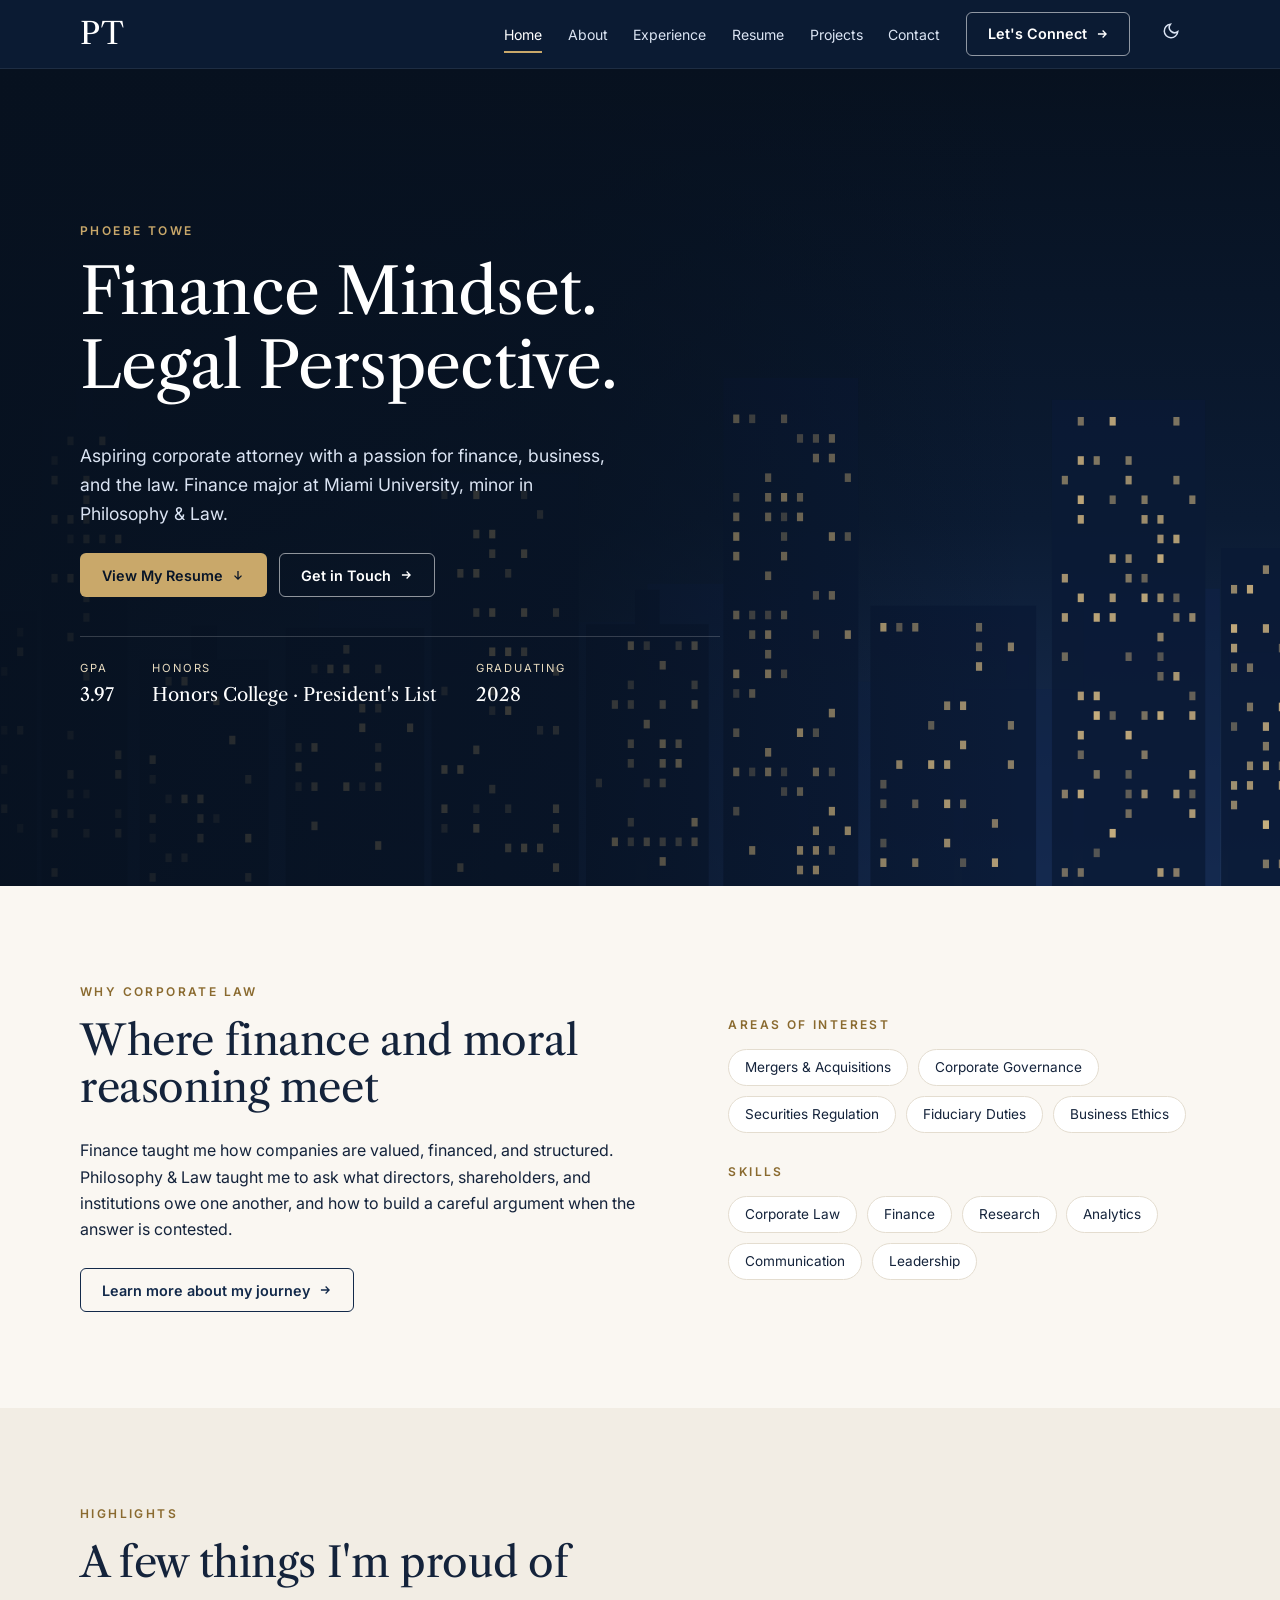
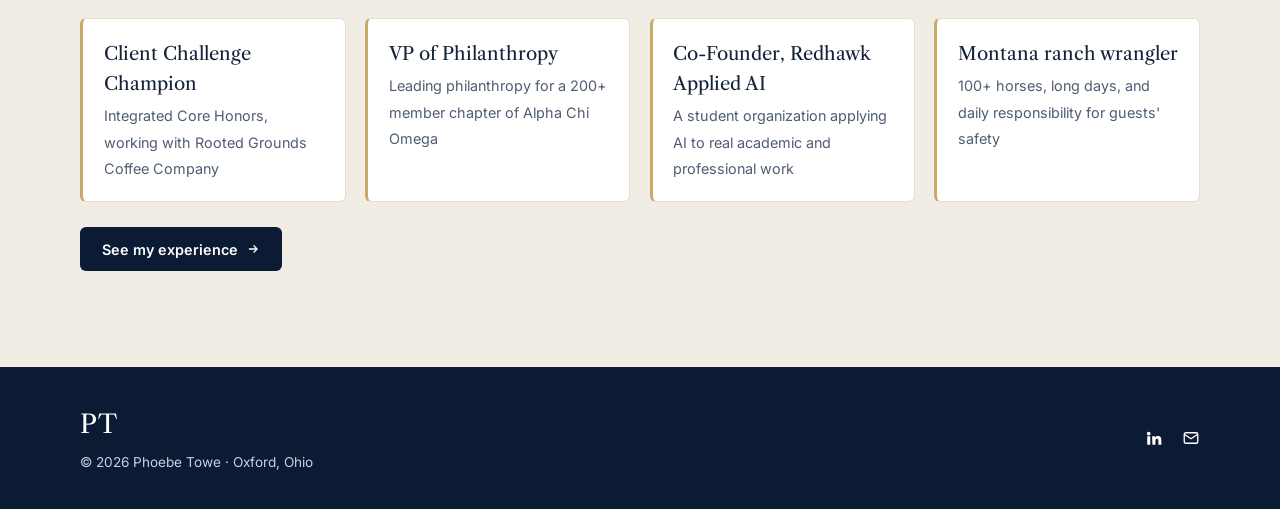
==== commit 2414a06d: "Fix hero legibility and theme toggle icon Co-Authored-By: Claude Sonnet 5.5 <noreply@anthropic.com> " ====
--- a/index.html
+++ b/index.html
@@ -37,7 +37,7 @@
           <li><a href="projects.html">Projects</a></li>
           <li><a href="contact.html">Contact</a></li>
           <li><a class="btn btn-outline" href="contact.html">Let's Connect <svg width="14" height="14" viewBox="0 0 24 24" fill="none" stroke="currentColor" stroke-width="2.2" aria-hidden="true"><path d="M5 12h14M13 6l6 6-6 6"/></svg></a></li>
-          <li><button class="theme-btn" type="button" aria-label="Toggle dark mode">◐</button></li>
+          <li><button class="theme-btn" type="button" aria-label="Toggle dark mode"><svg width="18" height="18" viewBox="0 0 24 24" fill="none" stroke="currentColor" stroke-width="2" aria-hidden="true"><path d="M21 12.8A9 9 0 1 1 11.2 3 7 7 0 0 0 21 12.8z"/></svg></button></li>
         </ul>
       </nav>
     </div>
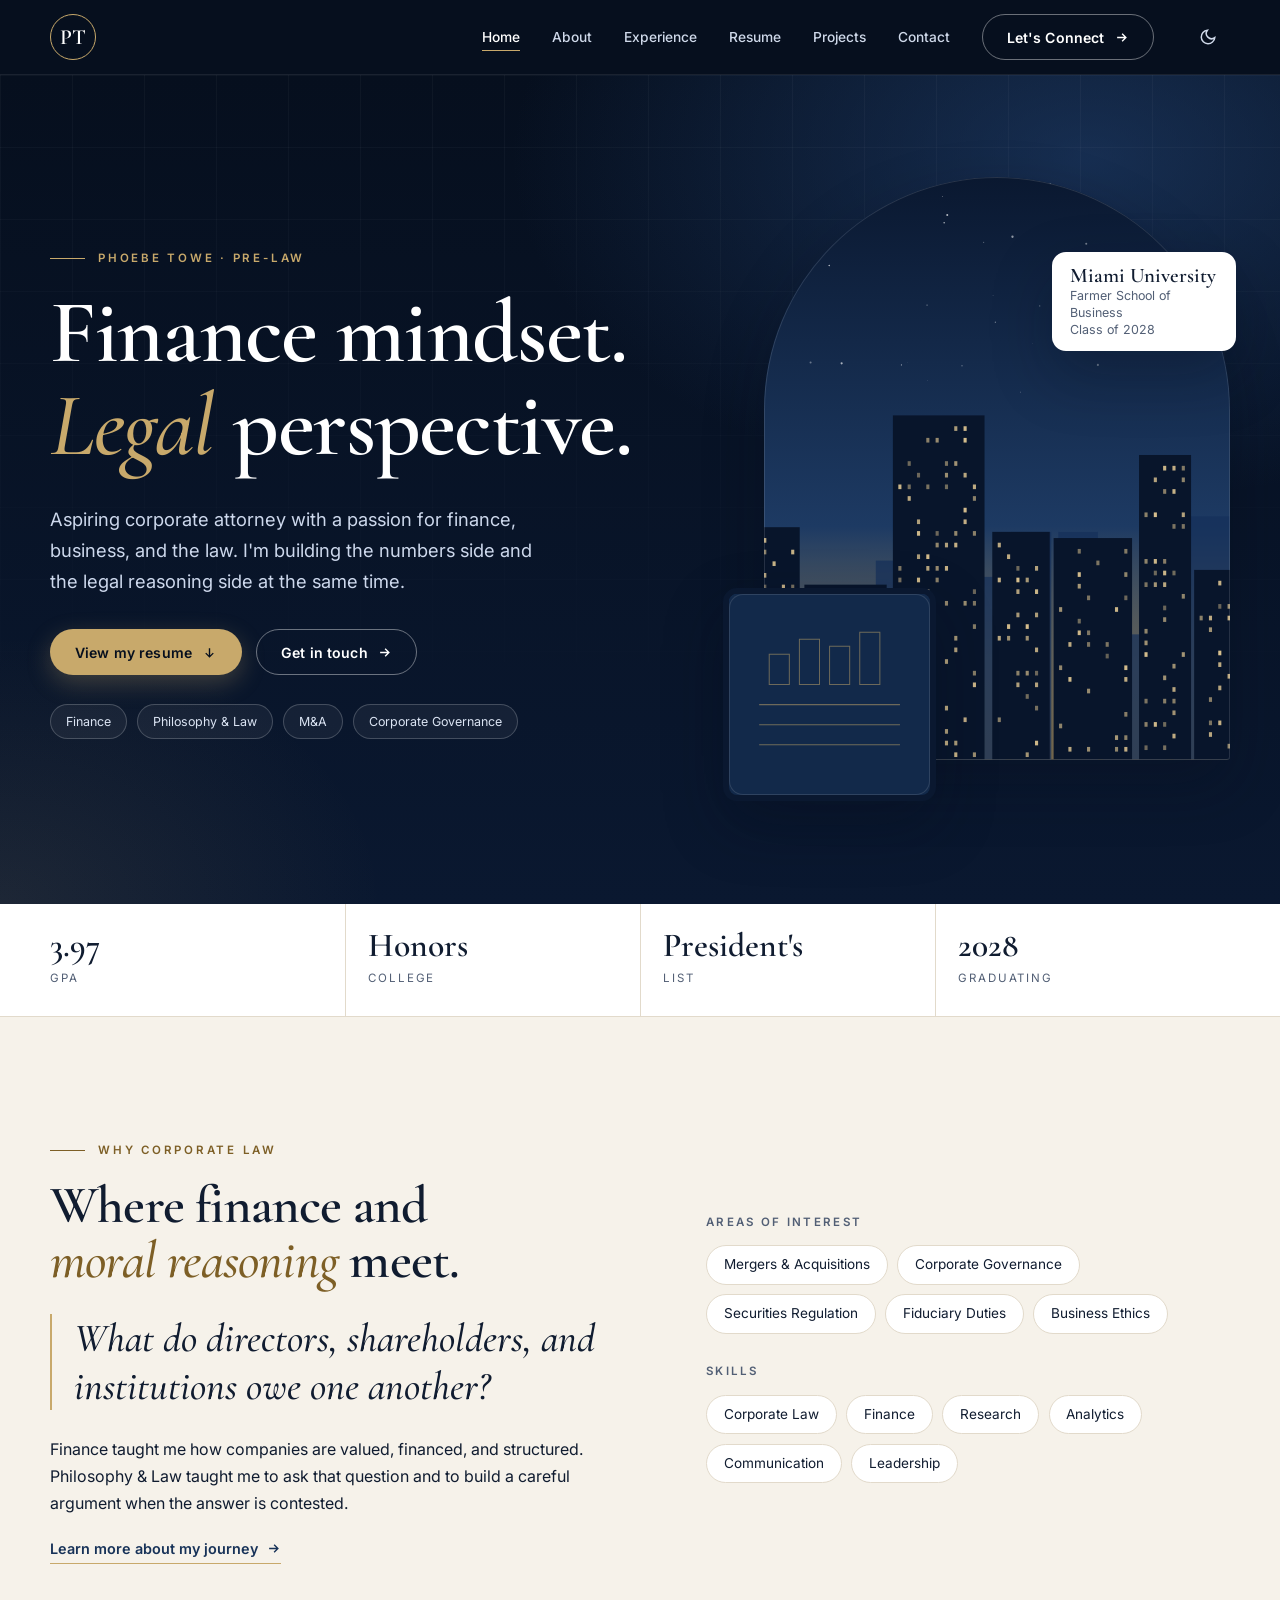
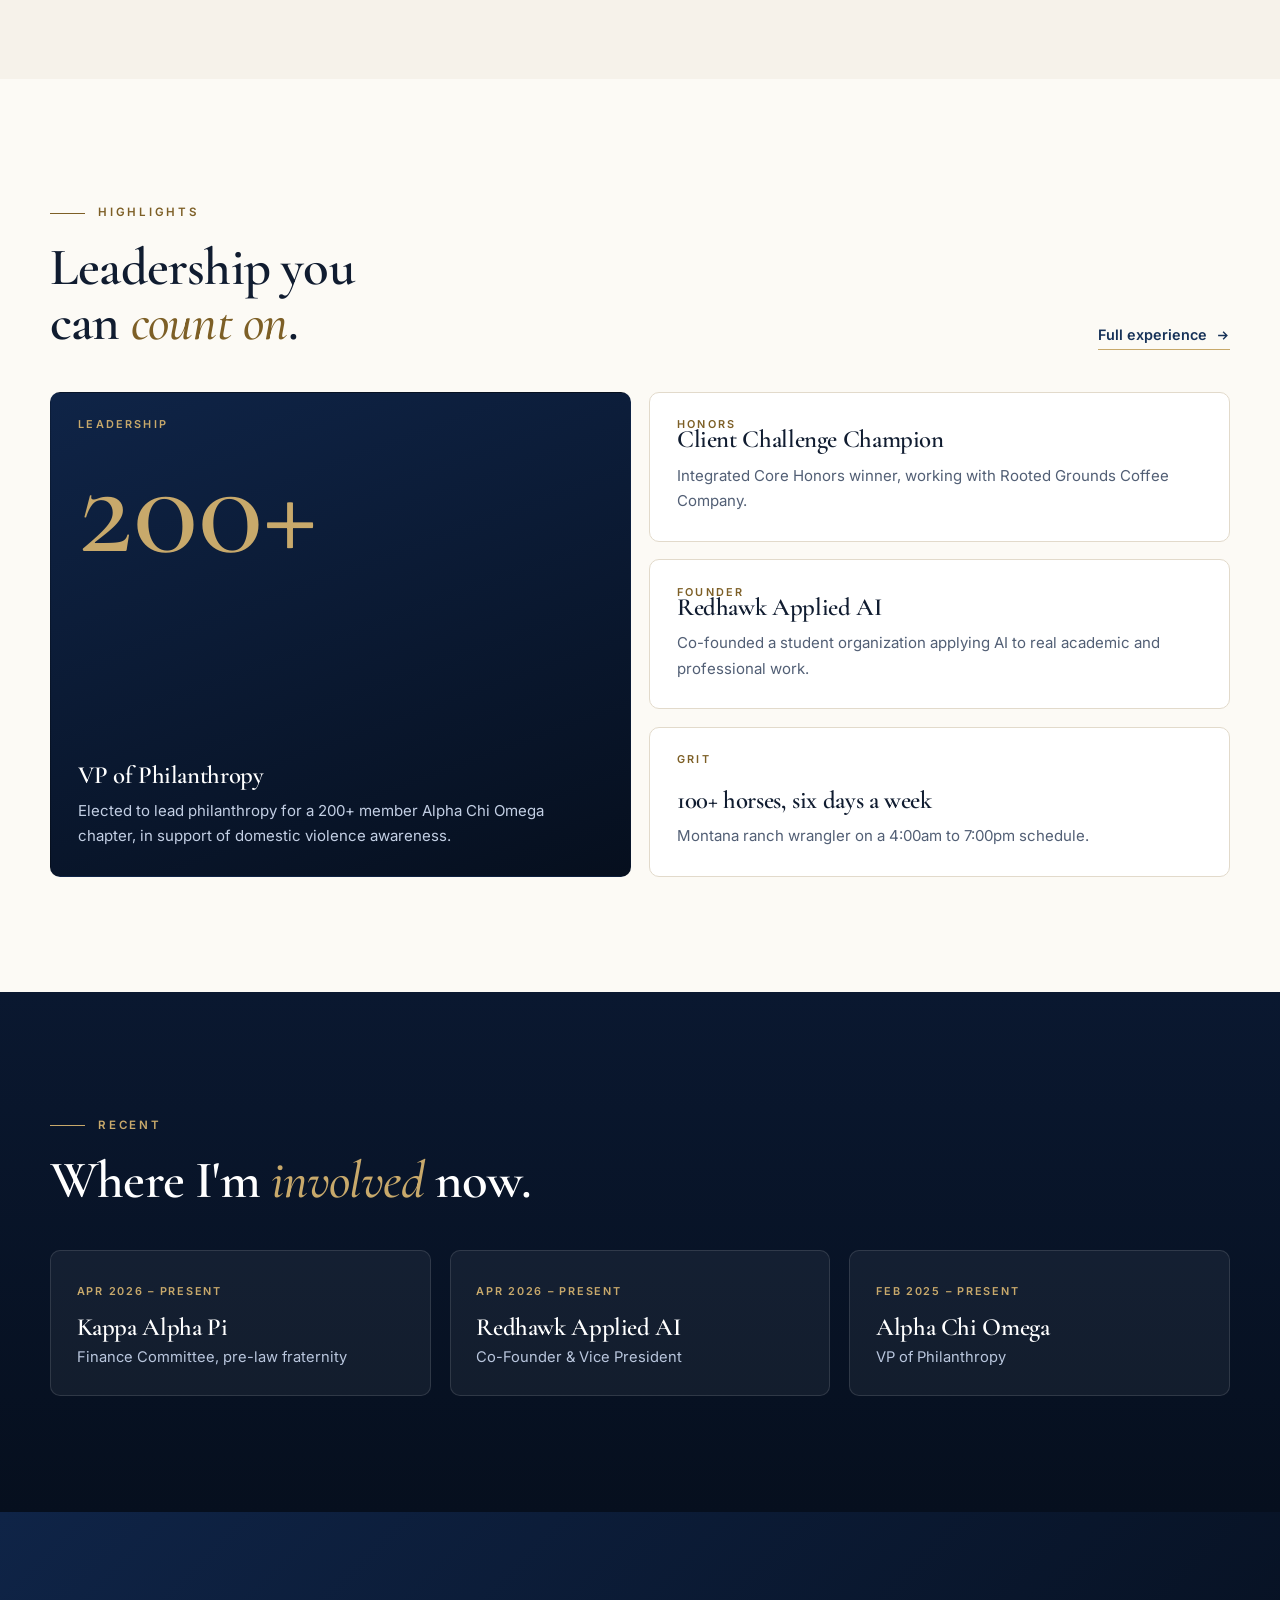
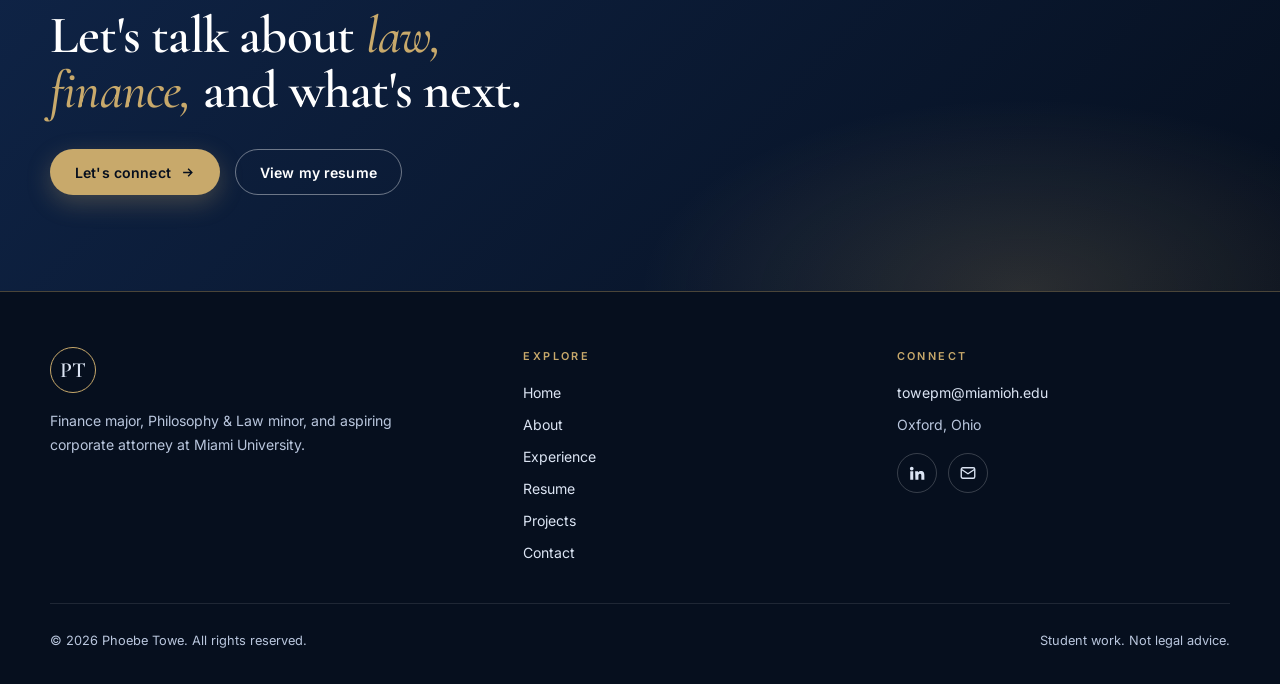
==== commit 47683b5c: "Redesign: editorial navy and brass system, bento, timeline, resume sheet, photo slots, image prompts" ====
--- a/index.html
+++ b/index.html
@@ -5,7 +5,7 @@
   <meta name="viewport" content="width=device-width, initial-scale=1">
   <title>Phoebe Towe | Finance Mindset. Legal Perspective.</title>
   <meta name="description" content="Phoebe Towe: Finance major at Miami University's Farmer School of Business with a minor in Philosophy & Law, preparing for a career in corporate law.">
-  <meta name="theme-color" content="#0b1b33">
+  <meta name="theme-color" content="#060f1e">
   <link rel="canonical" href="https://phoebetowe.github.io/Portfolio/">
   <meta property="og:title" content="Phoebe Towe | Finance Mindset. Legal Perspective.">
   <meta property="og:description" content="Phoebe Towe: Finance major at Miami University's Farmer School of Business with a minor in Philosophy & Law, preparing for a career in corporate law.">
@@ -14,7 +14,7 @@
   <link rel="icon" href="assets/favicon.svg" type="image/svg+xml">
   <link rel="preconnect" href="https://fonts.googleapis.com">
   <link rel="preconnect" href="https://fonts.gstatic.com" crossorigin>
-  <link href="https://fonts.googleapis.com/css2?family=Libre+Caslon+Text:ital,wght@0,400;0,700;1,400&family=Inter:wght@400;500;600&display=swap" rel="stylesheet">
+  <link href="https://fonts.googleapis.com/css2?family=Cormorant+Garamond:ital,wght@0,500;0,600;1,500&family=Inter:wght@400;500;600&display=swap" rel="stylesheet">
   <link rel="stylesheet" href="css/main.css">
   <link rel="stylesheet" href="css/print.css" media="print">
   <script>
@@ -36,7 +36,7 @@
           <li><a href="resume.html">Resume</a></li>
           <li><a href="projects.html">Projects</a></li>
           <li><a href="contact.html">Contact</a></li>
-          <li><a class="btn btn-outline" href="contact.html">Let's Connect <svg width="14" height="14" viewBox="0 0 24 24" fill="none" stroke="currentColor" stroke-width="2.2" aria-hidden="true"><path d="M5 12h14M13 6l6 6-6 6"/></svg></a></li>
+          <li><a class="btn btn-outline" href="contact.html">Let's Connect <svg width="15" height="15" viewBox="0 0 24 24" fill="none" stroke="currentColor" stroke-width="2.2" aria-hidden="true"><path d="M5 12h14M13 6l6 6-6 6"/></svg></a></li>
           <li><button class="theme-btn" type="button" aria-label="Toggle dark mode"><svg width="18" height="18" viewBox="0 0 24 24" fill="none" stroke="currentColor" stroke-width="2" aria-hidden="true"><path d="M21 12.8A9 9 0 1 1 11.2 3 7 7 0 0 0 21 12.8z"/></svg></button></li>
         </ul>
       </nav>
@@ -45,22 +45,31 @@
 
   <main id="main">
     <section class="hero" id="top">
-      <svg class="skyline" viewBox="0 0 1600 520" preserveAspectRatio="xMidYMax slice" aria-hidden="true" focusable="false"><rect x="-20" y="271" width="60" height="249" fill="#10244a" opacity="0.55"/><rect x="46" y="325" width="111" height="195" fill="#10244a" opacity="0.55"/><rect x="169" y="324" width="113" height="196" fill="#10244a" opacity="0.55"/><rect x="292" y="366" width="117" height="154" fill="#10244a" opacity="0.55"/><rect x="420" y="392" width="109" height="128" fill="#10244a" opacity="0.55"/><rect x="538" y="287" width="125" height="233" fill="#10244a" opacity="0.55"/><rect x="671" y="304" width="125" height="216" fill="#10244a" opacity="0.55"/><rect x="806" y="273" width="124" height="247" fill="#10244a" opacity="0.55"/><rect x="937" y="353" width="119" height="167" fill="#10244a" opacity="0.55"/><rect x="1063" y="359" width="90" height="161" fill="#10244a" opacity="0.55"/><rect x="1099" y="331" width="18" height="28" fill="#10244a" opacity="0.55"/><rect x="1162" y="277" width="111" height="243" fill="#10244a" opacity="0.55"/><rect x="1280" y="329" width="99" height="191" fill="#10244a" opacity="0.55"/><rect x="1385" y="392" width="124" height="128" fill="#10244a" opacity="0.55"/><rect x="1516" y="271" width="107" height="249" fill="#10244a" opacity="0.55"/><rect x="-20" y="272" width="102" height="248" fill="#0a1a36" opacity="0.9"/><rect x="53" y="286" width="5" height="7" fill="#e8c88a" opacity="0.60"/><rect x="66" y="286" width="5" height="7" fill="#e8c88a" opacity="0.70"/><rect x="40" y="302" width="5" height="7" fill="#e8c88a" opacity="0.57"/><rect x="40" y="318" width="5" height="7" fill="#e8c88a" opacity="0.83"/><rect x="66" y="318" width="5" height="7" fill="#e8c88a" opacity="0.39"/><rect x="27" y="334" width="5" height="7" fill="#e8c88a" opacity="0.47"/><rect x="14" y="350" width="5" height="7" fill="#e8c88a" opacity="0.84"/><rect x="27" y="350" width="5" height="7" fill="#e8c88a" opacity="0.84"/><rect x="40" y="350" width="5" height="7" fill="#e8c88a" opacity="0.77"/><rect x="53" y="366" width="5" height="7" fill="#e8c88a" opacity="0.62"/><rect x="1" y="382" width="5" height="7" fill="#e8c88a" opacity="0.48"/><rect x="27" y="382" width="5" height="7" fill="#e8c88a" opacity="0.42"/><rect x="66" y="382" width="5" height="7" fill="#e8c88a" opacity="0.70"/><rect x="-12" y="398" width="5" height="7" fill="#e8c88a" opacity="0.36"/><rect x="1" y="398" width="5" height="7" fill="#e8c88a" opacity="0.45"/><rect x="14" y="398" width="5" height="7" fill="#e8c88a" opacity="0.66"/><rect x="14" y="414" width="5" height="7" fill="#e8c88a" opacity="0.74"/><rect x="-12" y="430" width="5" height="7" fill="#e8c88a" opacity="0.42"/><rect x="14" y="430" width="5" height="7" fill="#e8c88a" opacity="0.37"/><rect x="27" y="430" width="5" height="7" fill="#e8c88a" opacity="0.82"/><rect x="40" y="430" width="5" height="7" fill="#e8c88a" opacity="0.87"/><rect x="53" y="430" width="5" height="7" fill="#e8c88a" opacity="0.58"/><rect x="-12" y="446" width="5" height="7" fill="#e8c88a" opacity="0.84"/><rect x="40" y="446" width="5" height="7" fill="#e8c88a" opacity="0.66"/><rect x="-12" y="462" width="5" height="7" fill="#e8c88a" opacity="0.53"/><rect x="1" y="462" width="5" height="7" fill="#e8c88a" opacity="0.58"/><rect x="40" y="462" width="5" height="7" fill="#e8c88a" opacity="0.90"/><rect x="66" y="462" width="5" height="7" fill="#e8c88a" opacity="0.86"/><rect x="53" y="478" width="5" height="7" fill="#e8c88a" opacity="0.87"/><rect x="-12" y="510" width="5" height="7" fill="#e8c88a" opacity="0.55"/><rect x="1" y="510" width="5" height="7" fill="#e8c88a" opacity="0.36"/><rect x="53" y="510" width="5" height="7" fill="#e8c88a" opacity="0.51"/><rect x="93" y="322" width="104" height="198" fill="#0a1a36" opacity="0.9"/><rect x="135" y="294" width="21" height="28" fill="#0a1a36" opacity="0.9"/><rect x="101" y="336" width="5" height="7" fill="#e8c88a" opacity="0.85"/><rect x="114" y="336" width="5" height="7" fill="#e8c88a" opacity="0.72"/><rect x="127" y="336" width="5" height="7" fill="#e8c88a" opacity="0.36"/><rect x="140" y="336" width="5" height="7" fill="#e8c88a" opacity="0.68"/><rect x="153" y="336" width="5" height="7" fill="#e8c88a" opacity="0.84"/><rect x="166" y="352" width="5" height="7" fill="#e8c88a" opacity="0.46"/><rect x="153" y="368" width="5" height="7" fill="#e8c88a" opacity="0.58"/><rect x="179" y="368" width="5" height="7" fill="#e8c88a" opacity="0.57"/><rect x="140" y="384" width="5" height="7" fill="#e8c88a" opacity="0.89"/><rect x="166" y="384" width="5" height="7" fill="#e8c88a" opacity="0.63"/><rect x="114" y="416" width="5" height="7" fill="#e8c88a" opacity="0.39"/><rect x="127" y="432" width="5" height="7" fill="#e8c88a" opacity="0.78"/><rect x="140" y="432" width="5" height="7" fill="#e8c88a" opacity="0.59"/><rect x="153" y="432" width="5" height="7" fill="#e8c88a" opacity="0.88"/><rect x="166" y="432" width="5" height="7" fill="#e8c88a" opacity="0.71"/><rect x="166" y="448" width="5" height="7" fill="#e8c88a" opacity="0.72"/><rect x="101" y="464" width="5" height="7" fill="#e8c88a" opacity="0.84"/><rect x="114" y="464" width="5" height="7" fill="#e8c88a" opacity="0.89"/><rect x="153" y="464" width="5" height="7" fill="#e8c88a" opacity="0.89"/><rect x="114" y="480" width="5" height="7" fill="#e8c88a" opacity="0.74"/><rect x="127" y="480" width="5" height="7" fill="#e8c88a" opacity="0.88"/><rect x="140" y="480" width="5" height="7" fill="#e8c88a" opacity="0.46"/><rect x="166" y="480" width="5" height="7" fill="#e8c88a" opacity="0.41"/><rect x="179" y="480" width="5" height="7" fill="#e8c88a" opacity="0.79"/><rect x="153" y="496" width="5" height="7" fill="#e8c88a" opacity="0.66"/><rect x="166" y="496" width="5" height="7" fill="#e8c88a" opacity="0.50"/><rect x="206" y="295" width="102" height="225" fill="#0a1a36" opacity="0.9"/><rect x="227" y="309" width="5" height="7" fill="#e8c88a" opacity="0.80"/><rect x="266" y="309" width="5" height="7" fill="#e8c88a" opacity="0.41"/><rect x="292" y="309" width="5" height="7" fill="#e8c88a" opacity="0.35"/><rect x="266" y="325" width="5" height="7" fill="#e8c88a" opacity="0.45"/><rect x="292" y="325" width="5" height="7" fill="#e8c88a" opacity="0.73"/><rect x="266" y="341" width="5" height="7" fill="#e8c88a" opacity="0.68"/><rect x="279" y="341" width="5" height="7" fill="#e8c88a" opacity="0.42"/><rect x="227" y="357" width="5" height="7" fill="#e8c88a" opacity="0.65"/><rect x="253" y="357" width="5" height="7" fill="#e8c88a" opacity="0.74"/><rect x="266" y="357" width="5" height="7" fill="#e8c88a" opacity="0.68"/><rect x="214" y="389" width="5" height="7" fill="#e8c88a" opacity="0.48"/><rect x="227" y="389" width="5" height="7" fill="#e8c88a" opacity="0.38"/><rect x="266" y="389" width="5" height="7" fill="#e8c88a" opacity="0.71"/><rect x="279" y="389" width="5" height="7" fill="#e8c88a" opacity="0.41"/><rect x="292" y="389" width="5" height="7" fill="#e8c88a" opacity="0.63"/><rect x="214" y="405" width="5" height="7" fill="#e8c88a" opacity="0.58"/><rect x="227" y="405" width="5" height="7" fill="#e8c88a" opacity="0.78"/><rect x="240" y="405" width="5" height="7" fill="#e8c88a" opacity="0.85"/><rect x="253" y="405" width="5" height="7" fill="#e8c88a" opacity="0.45"/><rect x="214" y="421" width="5" height="7" fill="#e8c88a" opacity="0.88"/><rect x="266" y="421" width="5" height="7" fill="#e8c88a" opacity="0.83"/><rect x="279" y="421" width="5" height="7" fill="#e8c88a" opacity="0.50"/><rect x="279" y="453" width="5" height="7" fill="#e8c88a" opacity="0.75"/><rect x="253" y="469" width="5" height="7" fill="#e8c88a" opacity="0.77"/><rect x="266" y="469" width="5" height="7" fill="#e8c88a" opacity="0.74"/><rect x="292" y="469" width="5" height="7" fill="#e8c88a" opacity="0.44"/><rect x="227" y="485" width="5" height="7" fill="#e8c88a" opacity="0.71"/><rect x="312" y="139" width="70" height="381" fill="#0a1a36" opacity="0.9"/><rect x="340" y="111" width="14" height="28" fill="#0a1a36" opacity="0.9"/><rect x="333" y="153" width="5" height="7" fill="#e8c88a" opacity="0.53"/><rect x="359" y="153" width="5" height="7" fill="#e8c88a" opacity="0.79"/><rect x="320" y="169" width="5" height="7" fill="#e8c88a" opacity="0.46"/><rect x="320" y="185" width="5" height="7" fill="#e8c88a" opacity="0.76"/><rect x="346" y="185" width="5" height="7" fill="#e8c88a" opacity="0.80"/><rect x="346" y="201" width="5" height="7" fill="#e8c88a" opacity="0.83"/><rect x="320" y="217" width="5" height="7" fill="#e8c88a" opacity="0.80"/><rect x="333" y="217" width="5" height="7" fill="#e8c88a" opacity="0.77"/><rect x="346" y="217" width="5" height="7" fill="#e8c88a" opacity="0.73"/><rect x="333" y="233" width="5" height="7" fill="#e8c88a" opacity="0.44"/><rect x="346" y="233" width="5" height="7" fill="#e8c88a" opacity="0.71"/><rect x="359" y="233" width="5" height="7" fill="#e8c88a" opacity="0.61"/><rect x="372" y="233" width="5" height="7" fill="#e8c88a" opacity="0.81"/><rect x="320" y="265" width="5" height="7" fill="#e8c88a" opacity="0.69"/><rect x="333" y="265" width="5" height="7" fill="#e8c88a" opacity="0.83"/><rect x="346" y="265" width="5" height="7" fill="#e8c88a" opacity="0.46"/><rect x="346" y="281" width="5" height="7" fill="#e8c88a" opacity="0.63"/><rect x="346" y="297" width="5" height="7" fill="#e8c88a" opacity="0.51"/><rect x="333" y="313" width="5" height="7" fill="#e8c88a" opacity="0.66"/><rect x="346" y="345" width="5" height="7" fill="#e8c88a" opacity="0.70"/><rect x="333" y="393" width="5" height="7" fill="#e8c88a" opacity="0.50"/><rect x="372" y="409" width="5" height="7" fill="#e8c88a" opacity="0.78"/><rect x="333" y="425" width="5" height="7" fill="#e8c88a" opacity="0.73"/><rect x="372" y="425" width="5" height="7" fill="#e8c88a" opacity="0.84"/><rect x="333" y="441" width="5" height="7" fill="#e8c88a" opacity="0.51"/><rect x="346" y="441" width="5" height="7" fill="#e8c88a" opacity="0.37"/><rect x="320" y="457" width="5" height="7" fill="#e8c88a" opacity="0.84"/><rect x="333" y="457" width="5" height="7" fill="#e8c88a" opacity="0.65"/><rect x="372" y="457" width="5" height="7" fill="#e8c88a" opacity="0.45"/><rect x="320" y="473" width="5" height="7" fill="#e8c88a" opacity="0.73"/><rect x="346" y="473" width="5" height="7" fill="#e8c88a" opacity="0.52"/><rect x="372" y="473" width="5" height="7" fill="#e8c88a" opacity="0.63"/><rect x="320" y="505" width="5" height="7" fill="#e8c88a" opacity="0.82"/><rect x="392" y="335" width="105" height="185" fill="#0a1a36" opacity="0.9"/><rect x="434" y="307" width="21" height="28" fill="#0a1a36" opacity="0.9"/><rect x="413" y="349" width="5" height="7" fill="#e8c88a" opacity="0.52"/><rect x="426" y="349" width="5" height="7" fill="#e8c88a" opacity="0.87"/><rect x="452" y="365" width="5" height="7" fill="#e8c88a" opacity="0.81"/><rect x="465" y="397" width="5" height="7" fill="#e8c88a" opacity="0.87"/><rect x="400" y="413" width="5" height="7" fill="#e8c88a" opacity="0.89"/><rect x="400" y="429" width="5" height="7" fill="#e8c88a" opacity="0.41"/><rect x="478" y="429" width="5" height="7" fill="#e8c88a" opacity="0.52"/><rect x="413" y="445" width="5" height="7" fill="#e8c88a" opacity="0.36"/><rect x="426" y="445" width="5" height="7" fill="#e8c88a" opacity="0.85"/><rect x="439" y="445" width="5" height="7" fill="#e8c88a" opacity="0.87"/><rect x="400" y="461" width="5" height="7" fill="#e8c88a" opacity="0.61"/><rect x="439" y="461" width="5" height="7" fill="#e8c88a" opacity="0.74"/><rect x="452" y="461" width="5" height="7" fill="#e8c88a" opacity="0.36"/><rect x="400" y="477" width="5" height="7" fill="#e8c88a" opacity="0.40"/><rect x="439" y="477" width="5" height="7" fill="#e8c88a" opacity="0.72"/><rect x="478" y="477" width="5" height="7" fill="#e8c88a" opacity="0.90"/><rect x="413" y="493" width="5" height="7" fill="#e8c88a" opacity="0.44"/><rect x="426" y="493" width="5" height="7" fill="#e8c88a" opacity="0.44"/><rect x="400" y="509" width="5" height="7" fill="#e8c88a" opacity="0.60"/><rect x="478" y="509" width="5" height="7" fill="#e8c88a" opacity="0.54"/><rect x="511" y="309" width="113" height="211" fill="#0a1a36" opacity="0.9"/><rect x="558" y="323" width="5" height="7" fill="#e8c88a" opacity="0.59"/><rect x="532" y="339" width="5" height="7" fill="#e8c88a" opacity="0.36"/><rect x="545" y="339" width="5" height="7" fill="#e8c88a" opacity="0.75"/><rect x="558" y="339" width="5" height="7" fill="#e8c88a" opacity="0.72"/><rect x="584" y="339" width="5" height="7" fill="#e8c88a" opacity="0.50"/><rect x="571" y="371" width="5" height="7" fill="#e8c88a" opacity="0.72"/><rect x="584" y="371" width="5" height="7" fill="#e8c88a" opacity="0.45"/><rect x="571" y="387" width="5" height="7" fill="#e8c88a" opacity="0.82"/><rect x="610" y="387" width="5" height="7" fill="#e8c88a" opacity="0.76"/><rect x="519" y="403" width="5" height="7" fill="#e8c88a" opacity="0.48"/><rect x="532" y="403" width="5" height="7" fill="#e8c88a" opacity="0.86"/><rect x="584" y="403" width="5" height="7" fill="#e8c88a" opacity="0.45"/><rect x="519" y="419" width="5" height="7" fill="#e8c88a" opacity="0.76"/><rect x="584" y="419" width="5" height="7" fill="#e8c88a" opacity="0.66"/><rect x="519" y="435" width="5" height="7" fill="#e8c88a" opacity="0.36"/><rect x="532" y="435" width="5" height="7" fill="#e8c88a" opacity="0.72"/><rect x="558" y="435" width="5" height="7" fill="#e8c88a" opacity="0.85"/><rect x="571" y="435" width="5" height="7" fill="#e8c88a" opacity="0.38"/><rect x="584" y="435" width="5" height="7" fill="#e8c88a" opacity="0.55"/><rect x="532" y="467" width="5" height="7" fill="#e8c88a" opacity="0.80"/><rect x="584" y="483" width="5" height="7" fill="#e8c88a" opacity="0.84"/><rect x="630" y="183" width="120" height="337" fill="#0a1a36" opacity="0.9"/><rect x="638" y="197" width="5" height="7" fill="#e8c88a" opacity="0.40"/><rect x="664" y="197" width="5" height="7" fill="#e8c88a" opacity="0.73"/><rect x="703" y="197" width="5" height="7" fill="#e8c88a" opacity="0.38"/><rect x="716" y="213" width="5" height="7" fill="#e8c88a" opacity="0.43"/><rect x="664" y="229" width="5" height="7" fill="#e8c88a" opacity="0.72"/><rect x="677" y="229" width="5" height="7" fill="#e8c88a" opacity="0.87"/><rect x="677" y="245" width="5" height="7" fill="#e8c88a" opacity="0.70"/><rect x="703" y="245" width="5" height="7" fill="#e8c88a" opacity="0.82"/><rect x="651" y="261" width="5" height="7" fill="#e8c88a" opacity="0.72"/><rect x="664" y="261" width="5" height="7" fill="#e8c88a" opacity="0.81"/><rect x="690" y="261" width="5" height="7" fill="#e8c88a" opacity="0.55"/><rect x="664" y="293" width="5" height="7" fill="#e8c88a" opacity="0.66"/><rect x="677" y="293" width="5" height="7" fill="#e8c88a" opacity="0.82"/><rect x="703" y="293" width="5" height="7" fill="#e8c88a" opacity="0.81"/><rect x="729" y="293" width="5" height="7" fill="#e8c88a" opacity="0.56"/><rect x="677" y="325" width="5" height="7" fill="#e8c88a" opacity="0.84"/><rect x="690" y="325" width="5" height="7" fill="#e8c88a" opacity="0.87"/><rect x="703" y="325" width="5" height="7" fill="#e8c88a" opacity="0.65"/><rect x="729" y="341" width="5" height="7" fill="#e8c88a" opacity="0.54"/><rect x="638" y="357" width="5" height="7" fill="#e8c88a" opacity="0.36"/><rect x="677" y="357" width="5" height="7" fill="#e8c88a" opacity="0.46"/><rect x="677" y="373" width="5" height="7" fill="#e8c88a" opacity="0.37"/><rect x="690" y="373" width="5" height="7" fill="#e8c88a" opacity="0.83"/><rect x="716" y="389" width="5" height="7" fill="#e8c88a" opacity="0.36"/><rect x="729" y="389" width="5" height="7" fill="#e8c88a" opacity="0.48"/><rect x="664" y="405" width="5" height="7" fill="#e8c88a" opacity="0.69"/><rect x="638" y="421" width="5" height="7" fill="#e8c88a" opacity="0.80"/><rect x="651" y="421" width="5" height="7" fill="#e8c88a" opacity="0.83"/><rect x="677" y="437" width="5" height="7" fill="#e8c88a" opacity="0.54"/><rect x="638" y="453" width="5" height="7" fill="#e8c88a" opacity="0.75"/><rect x="664" y="453" width="5" height="7" fill="#e8c88a" opacity="0.39"/><rect x="690" y="453" width="5" height="7" fill="#e8c88a" opacity="0.42"/><rect x="729" y="453" width="5" height="7" fill="#e8c88a" opacity="0.71"/><rect x="638" y="469" width="5" height="7" fill="#e8c88a" opacity="0.37"/><rect x="664" y="469" width="5" height="7" fill="#e8c88a" opacity="0.81"/><rect x="729" y="469" width="5" height="7" fill="#e8c88a" opacity="0.71"/><rect x="690" y="485" width="5" height="7" fill="#e8c88a" opacity="0.71"/><rect x="703" y="485" width="5" height="7" fill="#e8c88a" opacity="0.85"/><rect x="716" y="485" width="5" height="7" fill="#e8c88a" opacity="0.76"/><rect x="651" y="501" width="5" height="7" fill="#e8c88a" opacity="0.75"/><rect x="729" y="501" width="5" height="7" fill="#e8c88a" opacity="0.75"/><rect x="756" y="306" width="100" height="214" fill="#0a1a36" opacity="0.9"/><rect x="796" y="278" width="20" height="28" fill="#0a1a36" opacity="0.9"/><rect x="790" y="320" width="5" height="7" fill="#e8c88a" opacity="0.74"/><rect x="803" y="320" width="5" height="7" fill="#e8c88a" opacity="0.40"/><rect x="829" y="320" width="5" height="7" fill="#e8c88a" opacity="0.35"/><rect x="842" y="320" width="5" height="7" fill="#e8c88a" opacity="0.57"/><rect x="816" y="336" width="5" height="7" fill="#e8c88a" opacity="0.68"/><rect x="790" y="352" width="5" height="7" fill="#e8c88a" opacity="0.40"/><rect x="842" y="352" width="5" height="7" fill="#e8c88a" opacity="0.44"/><rect x="777" y="368" width="5" height="7" fill="#e8c88a" opacity="0.58"/><rect x="790" y="368" width="5" height="7" fill="#e8c88a" opacity="0.50"/><rect x="816" y="368" width="5" height="7" fill="#e8c88a" opacity="0.58"/><rect x="842" y="368" width="5" height="7" fill="#e8c88a" opacity="0.70"/><rect x="803" y="384" width="5" height="7" fill="#e8c88a" opacity="0.75"/><rect x="790" y="400" width="5" height="7" fill="#e8c88a" opacity="0.62"/><rect x="816" y="400" width="5" height="7" fill="#e8c88a" opacity="0.85"/><rect x="829" y="400" width="5" height="7" fill="#e8c88a" opacity="0.63"/><rect x="790" y="416" width="5" height="7" fill="#e8c88a" opacity="0.53"/><rect x="816" y="416" width="5" height="7" fill="#e8c88a" opacity="0.74"/><rect x="829" y="416" width="5" height="7" fill="#e8c88a" opacity="0.80"/><rect x="764" y="432" width="5" height="7" fill="#e8c88a" opacity="0.40"/><rect x="803" y="432" width="5" height="7" fill="#e8c88a" opacity="0.44"/><rect x="816" y="432" width="5" height="7" fill="#e8c88a" opacity="0.52"/><rect x="790" y="464" width="5" height="7" fill="#e8c88a" opacity="0.46"/><rect x="842" y="464" width="5" height="7" fill="#e8c88a" opacity="0.81"/><rect x="777" y="480" width="5" height="7" fill="#e8c88a" opacity="0.89"/><rect x="790" y="480" width="5" height="7" fill="#e8c88a" opacity="0.45"/><rect x="803" y="480" width="5" height="7" fill="#e8c88a" opacity="0.63"/><rect x="816" y="480" width="5" height="7" fill="#e8c88a" opacity="0.49"/><rect x="829" y="480" width="5" height="7" fill="#e8c88a" opacity="0.43"/><rect x="842" y="480" width="5" height="7" fill="#e8c88a" opacity="0.58"/><rect x="816" y="496" width="5" height="7" fill="#e8c88a" opacity="0.83"/><rect x="868" y="105" width="110" height="415" fill="#0a1a36" opacity="0.9"/><rect x="876" y="135" width="5" height="7" fill="#e8c88a" opacity="0.65"/><rect x="889" y="135" width="5" height="7" fill="#e8c88a" opacity="0.42"/><rect x="915" y="135" width="5" height="7" fill="#e8c88a" opacity="0.50"/><rect x="928" y="151" width="5" height="7" fill="#e8c88a" opacity="0.41"/><rect x="941" y="151" width="5" height="7" fill="#e8c88a" opacity="0.43"/><rect x="954" y="151" width="5" height="7" fill="#e8c88a" opacity="0.57"/><rect x="941" y="167" width="5" height="7" fill="#e8c88a" opacity="0.60"/><rect x="954" y="167" width="5" height="7" fill="#e8c88a" opacity="0.62"/><rect x="902" y="183" width="5" height="7" fill="#e8c88a" opacity="0.59"/><rect x="967" y="183" width="5" height="7" fill="#e8c88a" opacity="0.51"/><rect x="876" y="199" width="5" height="7" fill="#e8c88a" opacity="0.46"/><rect x="902" y="199" width="5" height="7" fill="#e8c88a" opacity="0.69"/><rect x="915" y="199" width="5" height="7" fill="#e8c88a" opacity="0.81"/><rect x="928" y="199" width="5" height="7" fill="#e8c88a" opacity="0.58"/><rect x="876" y="215" width="5" height="7" fill="#e8c88a" opacity="0.70"/><rect x="902" y="215" width="5" height="7" fill="#e8c88a" opacity="0.66"/><rect x="915" y="215" width="5" height="7" fill="#e8c88a" opacity="0.39"/><rect x="928" y="215" width="5" height="7" fill="#e8c88a" opacity="0.72"/><rect x="876" y="231" width="5" height="7" fill="#e8c88a" opacity="0.89"/><rect x="915" y="231" width="5" height="7" fill="#e8c88a" opacity="0.46"/><rect x="954" y="231" width="5" height="7" fill="#e8c88a" opacity="0.73"/><rect x="967" y="231" width="5" height="7" fill="#e8c88a" opacity="0.47"/><rect x="876" y="247" width="5" height="7" fill="#e8c88a" opacity="0.80"/><rect x="915" y="247" width="5" height="7" fill="#e8c88a" opacity="0.72"/><rect x="902" y="263" width="5" height="7" fill="#e8c88a" opacity="0.64"/><rect x="941" y="279" width="5" height="7" fill="#e8c88a" opacity="0.45"/><rect x="954" y="279" width="5" height="7" fill="#e8c88a" opacity="0.60"/><rect x="876" y="295" width="5" height="7" fill="#e8c88a" opacity="0.70"/><rect x="889" y="295" width="5" height="7" fill="#e8c88a" opacity="0.43"/><rect x="902" y="295" width="5" height="7" fill="#e8c88a" opacity="0.41"/><rect x="915" y="295" width="5" height="7" fill="#e8c88a" opacity="0.56"/><rect x="889" y="311" width="5" height="7" fill="#e8c88a" opacity="0.57"/><rect x="902" y="311" width="5" height="7" fill="#e8c88a" opacity="0.79"/><rect x="941" y="311" width="5" height="7" fill="#e8c88a" opacity="0.43"/><rect x="967" y="311" width="5" height="7" fill="#e8c88a" opacity="0.74"/><rect x="902" y="327" width="5" height="7" fill="#e8c88a" opacity="0.63"/><rect x="876" y="343" width="5" height="7" fill="#e8c88a" opacity="0.88"/><rect x="902" y="343" width="5" height="7" fill="#e8c88a" opacity="0.87"/><rect x="915" y="343" width="5" height="7" fill="#e8c88a" opacity="0.45"/><rect x="876" y="359" width="5" height="7" fill="#e8c88a" opacity="0.36"/><rect x="889" y="359" width="5" height="7" fill="#e8c88a" opacity="0.62"/><rect x="954" y="375" width="5" height="7" fill="#e8c88a" opacity="0.79"/><rect x="876" y="391" width="5" height="7" fill="#e8c88a" opacity="0.57"/><rect x="928" y="391" width="5" height="7" fill="#e8c88a" opacity="0.90"/><rect x="941" y="391" width="5" height="7" fill="#e8c88a" opacity="0.46"/><rect x="902" y="407" width="5" height="7" fill="#e8c88a" opacity="0.77"/><rect x="876" y="423" width="5" height="7" fill="#e8c88a" opacity="0.67"/><rect x="889" y="423" width="5" height="7" fill="#e8c88a" opacity="0.36"/><rect x="902" y="423" width="5" height="7" fill="#e8c88a" opacity="0.72"/><rect x="915" y="423" width="5" height="7" fill="#e8c88a" opacity="0.35"/><rect x="941" y="423" width="5" height="7" fill="#e8c88a" opacity="0.62"/><rect x="954" y="423" width="5" height="7" fill="#e8c88a" opacity="0.42"/><rect x="915" y="439" width="5" height="7" fill="#e8c88a" opacity="0.40"/><rect x="928" y="439" width="5" height="7" fill="#e8c88a" opacity="0.60"/><rect x="876" y="455" width="5" height="7" fill="#e8c88a" opacity="0.50"/><rect x="954" y="455" width="5" height="7" fill="#e8c88a" opacity="0.89"/><rect x="941" y="471" width="5" height="7" fill="#e8c88a" opacity="0.78"/><rect x="967" y="471" width="5" height="7" fill="#e8c88a" opacity="0.87"/><rect x="889" y="487" width="5" height="7" fill="#e8c88a" opacity="0.80"/><rect x="928" y="487" width="5" height="7" fill="#e8c88a" opacity="0.87"/><rect x="941" y="487" width="5" height="7" fill="#e8c88a" opacity="0.84"/><rect x="954" y="487" width="5" height="7" fill="#e8c88a" opacity="0.53"/><rect x="928" y="503" width="5" height="7" fill="#e8c88a" opacity="0.81"/><rect x="941" y="503" width="5" height="7" fill="#e8c88a" opacity="0.86"/><rect x="988" y="291" width="135" height="229" fill="#0a1a36" opacity="0.9"/><rect x="996" y="305" width="5" height="7" fill="#e8c88a" opacity="0.89"/><rect x="1009" y="305" width="5" height="7" fill="#e8c88a" opacity="0.45"/><rect x="1022" y="305" width="5" height="7" fill="#e8c88a" opacity="0.59"/><rect x="1074" y="305" width="5" height="7" fill="#e8c88a" opacity="0.47"/><rect x="1074" y="321" width="5" height="7" fill="#e8c88a" opacity="0.46"/><rect x="1100" y="321" width="5" height="7" fill="#e8c88a" opacity="0.60"/><rect x="1074" y="337" width="5" height="7" fill="#e8c88a" opacity="0.69"/><rect x="1048" y="369" width="5" height="7" fill="#e8c88a" opacity="0.64"/><rect x="1061" y="369" width="5" height="7" fill="#e8c88a" opacity="0.76"/><rect x="1035" y="385" width="5" height="7" fill="#e8c88a" opacity="0.46"/><rect x="1100" y="385" width="5" height="7" fill="#e8c88a" opacity="0.52"/><rect x="1061" y="401" width="5" height="7" fill="#e8c88a" opacity="0.77"/><rect x="1009" y="417" width="5" height="7" fill="#e8c88a" opacity="0.76"/><rect x="1035" y="417" width="5" height="7" fill="#e8c88a" opacity="0.88"/><rect x="1048" y="417" width="5" height="7" fill="#e8c88a" opacity="0.81"/><rect x="1100" y="417" width="5" height="7" fill="#e8c88a" opacity="0.61"/><rect x="996" y="433" width="5" height="7" fill="#e8c88a" opacity="0.44"/><rect x="996" y="449" width="5" height="7" fill="#e8c88a" opacity="0.43"/><rect x="1022" y="449" width="5" height="7" fill="#e8c88a" opacity="0.47"/><rect x="1048" y="449" width="5" height="7" fill="#e8c88a" opacity="0.84"/><rect x="1061" y="449" width="5" height="7" fill="#e8c88a" opacity="0.53"/><rect x="1087" y="465" width="5" height="7" fill="#e8c88a" opacity="0.59"/><rect x="996" y="481" width="5" height="7" fill="#e8c88a" opacity="0.39"/><rect x="1048" y="481" width="5" height="7" fill="#e8c88a" opacity="0.74"/><rect x="996" y="497" width="5" height="7" fill="#e8c88a" opacity="0.80"/><rect x="1022" y="497" width="5" height="7" fill="#e8c88a" opacity="0.62"/><rect x="1061" y="497" width="5" height="7" fill="#e8c88a" opacity="0.38"/><rect x="1087" y="497" width="5" height="7" fill="#e8c88a" opacity="0.81"/><rect x="1136" y="123" width="125" height="397" fill="#0a1a36" opacity="0.9"/><rect x="1157" y="137" width="5" height="7" fill="#e8c88a" opacity="0.52"/><rect x="1183" y="137" width="5" height="7" fill="#e8c88a" opacity="0.81"/><rect x="1235" y="137" width="5" height="7" fill="#e8c88a" opacity="0.55"/><rect x="1157" y="169" width="5" height="7" fill="#e8c88a" opacity="0.79"/><rect x="1170" y="169" width="5" height="7" fill="#e8c88a" opacity="0.56"/><rect x="1196" y="169" width="5" height="7" fill="#e8c88a" opacity="0.55"/><rect x="1144" y="185" width="5" height="7" fill="#e8c88a" opacity="0.54"/><rect x="1196" y="185" width="5" height="7" fill="#e8c88a" opacity="0.68"/><rect x="1235" y="185" width="5" height="7" fill="#e8c88a" opacity="0.55"/><rect x="1157" y="201" width="5" height="7" fill="#e8c88a" opacity="0.84"/><rect x="1183" y="201" width="5" height="7" fill="#e8c88a" opacity="0.48"/><rect x="1209" y="201" width="5" height="7" fill="#e8c88a" opacity="0.56"/><rect x="1248" y="201" width="5" height="7" fill="#e8c88a" opacity="0.56"/><rect x="1157" y="217" width="5" height="7" fill="#e8c88a" opacity="0.79"/><rect x="1209" y="217" width="5" height="7" fill="#e8c88a" opacity="0.69"/><rect x="1222" y="217" width="5" height="7" fill="#e8c88a" opacity="0.71"/><rect x="1222" y="233" width="5" height="7" fill="#e8c88a" opacity="0.70"/><rect x="1235" y="233" width="5" height="7" fill="#e8c88a" opacity="0.78"/><rect x="1183" y="249" width="5" height="7" fill="#e8c88a" opacity="0.74"/><rect x="1196" y="249" width="5" height="7" fill="#e8c88a" opacity="0.62"/><rect x="1222" y="249" width="5" height="7" fill="#e8c88a" opacity="0.86"/><rect x="1144" y="265" width="5" height="7" fill="#e8c88a" opacity="0.72"/><rect x="1196" y="265" width="5" height="7" fill="#e8c88a" opacity="0.56"/><rect x="1209" y="265" width="5" height="7" fill="#e8c88a" opacity="0.43"/><rect x="1157" y="281" width="5" height="7" fill="#e8c88a" opacity="0.80"/><rect x="1183" y="281" width="5" height="7" fill="#e8c88a" opacity="0.73"/><rect x="1209" y="281" width="5" height="7" fill="#e8c88a" opacity="0.82"/><rect x="1222" y="281" width="5" height="7" fill="#e8c88a" opacity="0.67"/><rect x="1235" y="281" width="5" height="7" fill="#e8c88a" opacity="0.42"/><rect x="1144" y="297" width="5" height="7" fill="#e8c88a" opacity="0.74"/><rect x="1170" y="297" width="5" height="7" fill="#e8c88a" opacity="0.83"/><rect x="1183" y="297" width="5" height="7" fill="#e8c88a" opacity="0.80"/><rect x="1235" y="297" width="5" height="7" fill="#e8c88a" opacity="0.54"/><rect x="1248" y="297" width="5" height="7" fill="#e8c88a" opacity="0.65"/><rect x="1222" y="313" width="5" height="7" fill="#e8c88a" opacity="0.63"/><rect x="1144" y="329" width="5" height="7" fill="#e8c88a" opacity="0.48"/><rect x="1196" y="329" width="5" height="7" fill="#e8c88a" opacity="0.41"/><rect x="1222" y="329" width="5" height="7" fill="#e8c88a" opacity="0.35"/><rect x="1222" y="345" width="5" height="7" fill="#e8c88a" opacity="0.43"/><rect x="1235" y="345" width="5" height="7" fill="#e8c88a" opacity="0.74"/><rect x="1157" y="361" width="5" height="7" fill="#e8c88a" opacity="0.77"/><rect x="1170" y="361" width="5" height="7" fill="#e8c88a" opacity="0.82"/><rect x="1248" y="361" width="5" height="7" fill="#e8c88a" opacity="0.43"/><rect x="1170" y="377" width="5" height="7" fill="#e8c88a" opacity="0.89"/><rect x="1183" y="377" width="5" height="7" fill="#e8c88a" opacity="0.41"/><rect x="1209" y="377" width="5" height="7" fill="#e8c88a" opacity="0.52"/><rect x="1222" y="377" width="5" height="7" fill="#e8c88a" opacity="0.85"/><rect x="1248" y="377" width="5" height="7" fill="#e8c88a" opacity="0.77"/><rect x="1157" y="393" width="5" height="7" fill="#e8c88a" opacity="0.80"/><rect x="1196" y="393" width="5" height="7" fill="#e8c88a" opacity="0.84"/><rect x="1157" y="409" width="5" height="7" fill="#e8c88a" opacity="0.44"/><rect x="1209" y="409" width="5" height="7" fill="#e8c88a" opacity="0.56"/><rect x="1170" y="425" width="5" height="7" fill="#e8c88a" opacity="0.53"/><rect x="1196" y="425" width="5" height="7" fill="#e8c88a" opacity="0.39"/><rect x="1248" y="425" width="5" height="7" fill="#e8c88a" opacity="0.72"/><rect x="1144" y="441" width="5" height="7" fill="#e8c88a" opacity="0.59"/><rect x="1157" y="441" width="5" height="7" fill="#e8c88a" opacity="0.84"/><rect x="1196" y="441" width="5" height="7" fill="#e8c88a" opacity="0.40"/><rect x="1209" y="441" width="5" height="7" fill="#e8c88a" opacity="0.69"/><rect x="1235" y="441" width="5" height="7" fill="#e8c88a" opacity="0.73"/><rect x="1248" y="441" width="5" height="7" fill="#e8c88a" opacity="0.38"/><rect x="1196" y="457" width="5" height="7" fill="#e8c88a" opacity="0.49"/><rect x="1248" y="457" width="5" height="7" fill="#e8c88a" opacity="0.76"/><rect x="1183" y="473" width="5" height="7" fill="#e8c88a" opacity="0.88"/><rect x="1170" y="489" width="5" height="7" fill="#e8c88a" opacity="0.35"/><rect x="1144" y="505" width="5" height="7" fill="#e8c88a" opacity="0.50"/><rect x="1157" y="505" width="5" height="7" fill="#e8c88a" opacity="0.50"/><rect x="1222" y="505" width="5" height="7" fill="#e8c88a" opacity="0.74"/><rect x="1235" y="505" width="5" height="7" fill="#e8c88a" opacity="0.59"/><rect x="1274" y="244" width="132" height="276" fill="#0a1a36" opacity="0.9"/><rect x="1308" y="258" width="5" height="7" fill="#e8c88a" opacity="0.60"/><rect x="1347" y="258" width="5" height="7" fill="#e8c88a" opacity="0.85"/><rect x="1386" y="258" width="5" height="7" fill="#e8c88a" opacity="0.63"/><rect x="1282" y="274" width="5" height="7" fill="#e8c88a" opacity="0.65"/><rect x="1295" y="274" width="5" height="7" fill="#e8c88a" opacity="0.84"/><rect x="1386" y="274" width="5" height="7" fill="#e8c88a" opacity="0.79"/><rect x="1360" y="290" width="5" height="7" fill="#e8c88a" opacity="0.40"/><rect x="1282" y="306" width="5" height="7" fill="#e8c88a" opacity="0.86"/><rect x="1308" y="306" width="5" height="7" fill="#e8c88a" opacity="0.77"/><rect x="1373" y="306" width="5" height="7" fill="#e8c88a" opacity="0.51"/><rect x="1386" y="306" width="5" height="7" fill="#e8c88a" opacity="0.75"/><rect x="1282" y="322" width="5" height="7" fill="#e8c88a" opacity="0.75"/><rect x="1321" y="322" width="5" height="7" fill="#e8c88a" opacity="0.43"/><rect x="1360" y="322" width="5" height="7" fill="#e8c88a" opacity="0.45"/><rect x="1282" y="338" width="5" height="7" fill="#e8c88a" opacity="0.50"/><rect x="1295" y="338" width="5" height="7" fill="#e8c88a" opacity="0.51"/><rect x="1334" y="338" width="5" height="7" fill="#e8c88a" opacity="0.80"/><rect x="1360" y="338" width="5" height="7" fill="#e8c88a" opacity="0.46"/><rect x="1373" y="338" width="5" height="7" fill="#e8c88a" opacity="0.63"/><rect x="1295" y="370" width="5" height="7" fill="#e8c88a" opacity="0.53"/><rect x="1321" y="370" width="5" height="7" fill="#e8c88a" opacity="0.84"/><rect x="1334" y="370" width="5" height="7" fill="#e8c88a" opacity="0.82"/><rect x="1282" y="386" width="5" height="7" fill="#e8c88a" opacity="0.39"/><rect x="1308" y="386" width="5" height="7" fill="#e8c88a" opacity="0.77"/><rect x="1308" y="402" width="5" height="7" fill="#e8c88a" opacity="0.56"/><rect x="1386" y="402" width="5" height="7" fill="#e8c88a" opacity="0.55"/><rect x="1295" y="418" width="5" height="7" fill="#e8c88a" opacity="0.63"/><rect x="1308" y="418" width="5" height="7" fill="#e8c88a" opacity="0.74"/><rect x="1321" y="418" width="5" height="7" fill="#e8c88a" opacity="0.51"/><rect x="1347" y="418" width="5" height="7" fill="#e8c88a" opacity="0.50"/><rect x="1360" y="418" width="5" height="7" fill="#e8c88a" opacity="0.74"/><rect x="1282" y="434" width="5" height="7" fill="#e8c88a" opacity="0.71"/><rect x="1295" y="434" width="5" height="7" fill="#e8c88a" opacity="0.72"/><rect x="1321" y="434" width="5" height="7" fill="#e8c88a" opacity="0.79"/><rect x="1282" y="450" width="5" height="7" fill="#e8c88a" opacity="0.62"/><rect x="1347" y="450" width="5" height="7" fill="#e8c88a" opacity="0.38"/><rect x="1308" y="466" width="5" height="7" fill="#e8c88a" opacity="0.89"/><rect x="1373" y="482" width="5" height="7" fill="#e8c88a" opacity="0.57"/><rect x="1308" y="498" width="5" height="7" fill="#e8c88a" opacity="0.55"/><rect x="1321" y="498" width="5" height="7" fill="#e8c88a" opacity="0.58"/><rect x="1360" y="498" width="5" height="7" fill="#e8c88a" opacity="0.83"/><rect x="1373" y="498" width="5" height="7" fill="#e8c88a" opacity="0.71"/><rect x="1412" y="269" width="81" height="251" fill="#0a1a36" opacity="0.9"/><rect x="1459" y="283" width="5" height="7" fill="#e8c88a" opacity="0.88"/><rect x="1420" y="299" width="5" height="7" fill="#e8c88a" opacity="0.40"/><rect x="1433" y="299" width="5" height="7" fill="#e8c88a" opacity="0.67"/><rect x="1472" y="299" width="5" height="7" fill="#e8c88a" opacity="0.40"/><rect x="1472" y="331" width="5" height="7" fill="#e8c88a" opacity="0.48"/><rect x="1433" y="347" width="5" height="7" fill="#e8c88a" opacity="0.48"/><rect x="1446" y="347" width="5" height="7" fill="#e8c88a" opacity="0.46"/><rect x="1459" y="347" width="5" height="7" fill="#e8c88a" opacity="0.70"/><rect x="1420" y="363" width="5" height="7" fill="#e8c88a" opacity="0.36"/><rect x="1459" y="363" width="5" height="7" fill="#e8c88a" opacity="0.88"/><rect x="1446" y="395" width="5" height="7" fill="#e8c88a" opacity="0.68"/><rect x="1420" y="411" width="5" height="7" fill="#e8c88a" opacity="0.85"/><rect x="1459" y="411" width="5" height="7" fill="#e8c88a" opacity="0.80"/><rect x="1433" y="427" width="5" height="7" fill="#e8c88a" opacity="0.67"/><rect x="1446" y="427" width="5" height="7" fill="#e8c88a" opacity="0.67"/><rect x="1472" y="427" width="5" height="7" fill="#e8c88a" opacity="0.87"/><rect x="1433" y="459" width="5" height="7" fill="#e8c88a" opacity="0.85"/><rect x="1446" y="459" width="5" height="7" fill="#e8c88a" opacity="0.59"/><rect x="1446" y="491" width="5" height="7" fill="#e8c88a" opacity="0.52"/><rect x="1420" y="507" width="5" height="7" fill="#e8c88a" opacity="0.88"/><rect x="1446" y="507" width="5" height="7" fill="#e8c88a" opacity="0.88"/><rect x="1472" y="507" width="5" height="7" fill="#e8c88a" opacity="0.76"/><rect x="1498" y="117" width="136" height="403" fill="#0a1a36" opacity="0.9"/><rect x="1519" y="131" width="5" height="7" fill="#e8c88a" opacity="0.61"/><rect x="1584" y="131" width="5" height="7" fill="#e8c88a" opacity="0.56"/><rect x="1571" y="147" width="5" height="7" fill="#e8c88a" opacity="0.85"/><rect x="1623" y="147" width="5" height="7" fill="#e8c88a" opacity="0.89"/><rect x="1623" y="163" width="5" height="7" fill="#e8c88a" opacity="0.64"/><rect x="1532" y="179" width="5" height="7" fill="#e8c88a" opacity="0.43"/><rect x="1545" y="179" width="5" height="7" fill="#e8c88a" opacity="0.53"/><rect x="1571" y="179" width="5" height="7" fill="#e8c88a" opacity="0.52"/><rect x="1571" y="195" width="5" height="7" fill="#e8c88a" opacity="0.54"/><rect x="1610" y="195" width="5" height="7" fill="#e8c88a" opacity="0.47"/><rect x="1506" y="211" width="5" height="7" fill="#e8c88a" opacity="0.68"/><rect x="1519" y="227" width="5" height="7" fill="#e8c88a" opacity="0.75"/><rect x="1545" y="227" width="5" height="7" fill="#e8c88a" opacity="0.56"/><rect x="1571" y="227" width="5" height="7" fill="#e8c88a" opacity="0.41"/><rect x="1558" y="243" width="5" height="7" fill="#e8c88a" opacity="0.65"/><rect x="1571" y="243" width="5" height="7" fill="#e8c88a" opacity="0.54"/><rect x="1506" y="259" width="5" height="7" fill="#e8c88a" opacity="0.89"/><rect x="1545" y="259" width="5" height="7" fill="#e8c88a" opacity="0.67"/><rect x="1610" y="259" width="5" height="7" fill="#e8c88a" opacity="0.73"/><rect x="1584" y="291" width="5" height="7" fill="#e8c88a" opacity="0.55"/><rect x="1506" y="307" width="5" height="7" fill="#e8c88a" opacity="0.84"/><rect x="1545" y="307" width="5" height="7" fill="#e8c88a" opacity="0.73"/><rect x="1597" y="307" width="5" height="7" fill="#e8c88a" opacity="0.46"/><rect x="1519" y="323" width="5" height="7" fill="#e8c88a" opacity="0.41"/><rect x="1584" y="323" width="5" height="7" fill="#e8c88a" opacity="0.51"/><rect x="1597" y="323" width="5" height="7" fill="#e8c88a" opacity="0.47"/><rect x="1506" y="339" width="5" height="7" fill="#e8c88a" opacity="0.86"/><rect x="1623" y="339" width="5" height="7" fill="#e8c88a" opacity="0.82"/><rect x="1571" y="355" width="5" height="7" fill="#e8c88a" opacity="0.69"/><rect x="1610" y="355" width="5" height="7" fill="#e8c88a" opacity="0.46"/><rect x="1623" y="355" width="5" height="7" fill="#e8c88a" opacity="0.58"/><rect x="1519" y="371" width="5" height="7" fill="#e8c88a" opacity="0.79"/><rect x="1545" y="371" width="5" height="7" fill="#e8c88a" opacity="0.75"/><rect x="1623" y="371" width="5" height="7" fill="#e8c88a" opacity="0.74"/><rect x="1532" y="387" width="5" height="7" fill="#e8c88a" opacity="0.86"/><rect x="1545" y="387" width="5" height="7" fill="#e8c88a" opacity="0.69"/><rect x="1610" y="387" width="5" height="7" fill="#e8c88a" opacity="0.37"/><rect x="1506" y="403" width="5" height="7" fill="#e8c88a" opacity="0.70"/><rect x="1519" y="403" width="5" height="7" fill="#e8c88a" opacity="0.72"/><rect x="1545" y="403" width="5" height="7" fill="#e8c88a" opacity="0.86"/><rect x="1558" y="403" width="5" height="7" fill="#e8c88a" opacity="0.52"/><rect x="1610" y="403" width="5" height="7" fill="#e8c88a" opacity="0.60"/><rect x="1545" y="419" width="5" height="7" fill="#e8c88a" opacity="0.56"/><rect x="1597" y="419" width="5" height="7" fill="#e8c88a" opacity="0.37"/><rect x="1610" y="419" width="5" height="7" fill="#e8c88a" opacity="0.78"/><rect x="1623" y="419" width="5" height="7" fill="#e8c88a" opacity="0.70"/><rect x="1506" y="435" width="5" height="7" fill="#e8c88a" opacity="0.74"/><rect x="1519" y="435" width="5" height="7" fill="#e8c88a" opacity="0.52"/><rect x="1532" y="435" width="5" height="7" fill="#e8c88a" opacity="0.60"/><rect x="1558" y="451" width="5" height="7" fill="#e8c88a" opacity="0.64"/><rect x="1571" y="451" width="5" height="7" fill="#e8c88a" opacity="0.75"/><rect x="1584" y="451" width="5" height="7" fill="#e8c88a" opacity="0.68"/><rect x="1597" y="451" width="5" height="7" fill="#e8c88a" opacity="0.41"/><rect x="1506" y="467" width="5" height="7" fill="#e8c88a" opacity="0.69"/><rect x="1519" y="467" width="5" height="7" fill="#e8c88a" opacity="0.69"/><rect x="1532" y="467" width="5" height="7" fill="#e8c88a" opacity="0.73"/><rect x="1571" y="467" width="5" height="7" fill="#e8c88a" opacity="0.85"/><rect x="1597" y="467" width="5" height="7" fill="#e8c88a" opacity="0.49"/><rect x="1610" y="467" width="5" height="7" fill="#e8c88a" opacity="0.56"/><rect x="1623" y="467" width="5" height="7" fill="#e8c88a" opacity="0.73"/><rect x="1519" y="483" width="5" height="7" fill="#e8c88a" opacity="0.53"/><rect x="1571" y="483" width="5" height="7" fill="#e8c88a" opacity="0.84"/><rect x="1597" y="483" width="5" height="7" fill="#e8c88a" opacity="0.66"/><rect x="1610" y="483" width="5" height="7" fill="#e8c88a" opacity="0.40"/><rect x="1623" y="483" width="5" height="7" fill="#e8c88a" opacity="0.77"/><rect x="1532" y="499" width="5" height="7" fill="#e8c88a" opacity="0.77"/><rect x="1558" y="499" width="5" height="7" fill="#e8c88a" opacity="0.44"/><rect x="1623" y="499" width="5" height="7" fill="#e8c88a" opacity="0.78"/></svg>
-      <div class="container">
-        <div class="hero-inner">
-          <p class="eyebrow">Phoebe Towe</p>
-          <h1>Finance Mindset.<br>Legal Perspective.</h1>
-          <p class="lede">Aspiring corporate attorney with a passion for finance, business, and the law. Finance major at Miami University, minor in Philosophy &amp; Law.</p>
+      <div class="container hero-grid">
+        <div>
+          <p class="eyebrow">Phoebe Towe · Pre-Law</p>
+          <h1>Finance mindset.<br><em>Legal</em> perspective.</h1>
+          <p class="lede">Aspiring corporate attorney with a passion for finance, business, and the law. I'm building the numbers side and the legal reasoning side at the same time.</p>
           <div class="cta">
-            <a class="btn btn-brass" href="resume.html">View My Resume <svg width="14" height="14" viewBox="0 0 24 24" fill="none" stroke="currentColor" stroke-width="2.2" aria-hidden="true"><path d="M12 5v14M6 13l6 6 6-6"/></svg></a>
-            <a class="btn btn-outline" href="contact.html">Get in Touch <svg width="14" height="14" viewBox="0 0 24 24" fill="none" stroke="currentColor" stroke-width="2.2" aria-hidden="true"><path d="M5 12h14M13 6l6 6-6 6"/></svg></a>
+            <a class="btn btn-brass" href="resume.html">View my resume <svg width="15" height="15" viewBox="0 0 24 24" fill="none" stroke="currentColor" stroke-width="2.2" aria-hidden="true"><path d="M12 5v14M6 13l6 6 6-6"/></svg></a>
+            <a class="btn btn-outline" href="contact.html">Get in touch <svg width="15" height="15" viewBox="0 0 24 24" fill="none" stroke="currentColor" stroke-width="2.2" aria-hidden="true"><path d="M5 12h14M13 6l6 6-6 6"/></svg></a>
           </div>
-          <dl class="facts">
-            <div><dt>GPA</dt><dd>3.97</dd></div>
-            <div><dt>Honors</dt><dd>Honors College · President's List</dd></div>
-            <div><dt>Graduating</dt><dd>2028</dd></div>
-          </dl>
+          <ul class="chips"><li>Finance</li><li>Philosophy &amp; Law</li><li>M&amp;A</li><li>Corporate Governance</li></ul>
         </div>
+        <div class="collage">
+          <figure class="frame frame-main"><span class="art"><svg viewBox="0 0 600 750" preserveAspectRatio="xMidYMax slice" aria-hidden="true" focusable="false"><defs><linearGradient id="sky" x1="0" y1="0" x2="0" y2="1"><stop offset="0" stop-color="#0a1830"/><stop offset=".6" stop-color="#1d3a63"/><stop offset="1" stop-color="#c8a96b" stop-opacity=".55"/></linearGradient></defs><rect width="600" height="750" fill="url(#sky)"/><circle cx="0" cy="134" r="0.7" fill="#fff" opacity="0.23"/><circle cx="516" cy="123" r="0.9" fill="#fff" opacity="0.48"/><circle cx="283" cy="84" r="0.6" fill="#fff" opacity="0.63"/><circle cx="84" cy="114" r="1.0" fill="#fff" opacity="0.70"/><circle cx="230" cy="25" r="0.6" fill="#fff" opacity="0.64"/><circle cx="355" cy="166" r="0.9" fill="#fff" opacity="0.34"/><circle cx="185" cy="239" r="0.3" fill="#fff" opacity="0.32"/><circle cx="346" cy="214" r="0.3" fill="#fff" opacity="0.43"/><circle cx="532" cy="157" r="0.4" fill="#fff" opacity="0.57"/><circle cx="575" cy="96" r="1.4" fill="#fff" opacity="0.21"/><circle cx="430" cy="242" r="1.4" fill="#fff" opacity="0.37"/><circle cx="100" cy="240" r="1.4" fill="#fff" opacity="0.64"/><circle cx="600" cy="240" r="0.8" fill="#fff" opacity="0.35"/><circle cx="369" cy="7" r="1.4" fill="#fff" opacity="0.70"/><circle cx="211" cy="262" r="0.3" fill="#fff" opacity="0.60"/><circle cx="571" cy="165" r="1.1" fill="#fff" opacity="0.51"/><circle cx="512" cy="130" r="1.4" fill="#fff" opacity="0.80"/><circle cx="255" cy="243" r="0.9" fill="#fff" opacity="0.34"/><circle cx="29" cy="16" r="1.3" fill="#fff" opacity="0.27"/><circle cx="210" cy="165" r="0.8" fill="#fff" opacity="0.48"/><circle cx="64" cy="114" r="0.5" fill="#fff" opacity="0.54"/><circle cx="330" cy="277" r="0.4" fill="#fff" opacity="0.79"/><circle cx="596" cy="232" r="1.0" fill="#fff" opacity="0.42"/><circle cx="517" cy="194" r="0.9" fill="#fff" opacity="0.38"/><circle cx="320" cy="77" r="1.5" fill="#fff" opacity="0.54"/><circle cx="546" cy="44" r="0.5" fill="#fff" opacity="0.78"/><circle cx="415" cy="86" r="1.3" fill="#fff" opacity="0.42"/><circle cx="527" cy="145" r="0.9" fill="#fff" opacity="0.34"/><circle cx="60" cy="239" r="1.3" fill="#fff" opacity="0.36"/><circle cx="454" cy="102" r="1.3" fill="#fff" opacity="0.46"/><circle cx="1" cy="6" r="0.3" fill="#fff" opacity="0.53"/><circle cx="177" cy="242" r="0.7" fill="#fff" opacity="0.58"/><circle cx="594" cy="148" r="1.2" fill="#fff" opacity="0.30"/><circle cx="392" cy="148" r="0.6" fill="#fff" opacity="0.36"/><circle cx="298" cy="187" r="0.9" fill="#fff" opacity="0.38"/><circle cx="295" cy="153" r="0.4" fill="#fff" opacity="0.58"/><circle cx="490" cy="149" r="1.0" fill="#fff" opacity="0.33"/><circle cx="464" cy="112" r="0.4" fill="#fff" opacity="0.54"/><circle cx="232" cy="59" r="0.9" fill="#fff" opacity="0.75"/><circle cx="236" cy="49" r="1.3" fill="#fff" opacity="0.70"/><rect x="-20" y="549" width="86" height="201" fill="#14305a" opacity="0.7"/><rect x="72" y="537" width="62" height="213" fill="#14305a" opacity="0.7"/><rect x="144" y="494" width="85" height="256" fill="#14305a" opacity="0.7"/><rect x="235" y="515" width="76" height="235" fill="#14305a" opacity="0.7"/><rect x="319" y="457" width="51" height="293" fill="#14305a" opacity="0.7"/><rect x="379" y="457" width="51" height="293" fill="#14305a" opacity="0.7"/><rect x="437" y="589" width="81" height="161" fill="#14305a" opacity="0.7"/><rect x="528" y="437" width="99" height="313" fill="#14305a" opacity="0.7"/><rect x="-20" y="451" width="66" height="299" fill="#08152b" opacity="1"/><rect x="-1" y="465" width="4" height="6" fill="#f0d49a" opacity="0.78"/><rect x="-1" y="480" width="4" height="6" fill="#f0d49a" opacity="0.56"/><rect x="35" y="480" width="4" height="6" fill="#f0d49a" opacity="0.82"/><rect x="11" y="495" width="4" height="6" fill="#f0d49a" opacity="0.83"/><rect x="-1" y="510" width="4" height="6" fill="#f0d49a" opacity="0.73"/><rect x="-1" y="525" width="4" height="6" fill="#f0d49a" opacity="0.41"/><rect x="23" y="525" width="4" height="6" fill="#f0d49a" opacity="0.80"/><rect x="35" y="525" width="4" height="6" fill="#f0d49a" opacity="0.48"/><rect x="-1" y="540" width="4" height="6" fill="#f0d49a" opacity="0.79"/><rect x="23" y="540" width="4" height="6" fill="#f0d49a" opacity="0.82"/><rect x="-13" y="570" width="4" height="6" fill="#f0d49a" opacity="0.89"/><rect x="11" y="570" width="4" height="6" fill="#f0d49a" opacity="0.84"/><rect x="35" y="570" width="4" height="6" fill="#f0d49a" opacity="0.64"/><rect x="11" y="585" width="4" height="6" fill="#f0d49a" opacity="0.47"/><rect x="23" y="585" width="4" height="6" fill="#f0d49a" opacity="0.41"/><rect x="-13" y="600" width="4" height="6" fill="#f0d49a" opacity="0.74"/><rect x="-1" y="600" width="4" height="6" fill="#f0d49a" opacity="0.79"/><rect x="11" y="630" width="4" height="6" fill="#f0d49a" opacity="0.46"/><rect x="35" y="630" width="4" height="6" fill="#f0d49a" opacity="0.60"/><rect x="-13" y="645" width="4" height="6" fill="#f0d49a" opacity="0.58"/><rect x="11" y="645" width="4" height="6" fill="#f0d49a" opacity="0.54"/><rect x="-1" y="660" width="4" height="6" fill="#f0d49a" opacity="0.71"/><rect x="-13" y="690" width="4" height="6" fill="#f0d49a" opacity="0.74"/><rect x="-13" y="705" width="4" height="6" fill="#f0d49a" opacity="0.46"/><rect x="-1" y="705" width="4" height="6" fill="#f0d49a" opacity="0.83"/><rect x="11" y="705" width="4" height="6" fill="#f0d49a" opacity="0.68"/><rect x="-13" y="720" width="4" height="6" fill="#f0d49a" opacity="0.73"/><rect x="-1" y="720" width="4" height="6" fill="#f0d49a" opacity="0.73"/><rect x="35" y="720" width="4" height="6" fill="#f0d49a" opacity="0.71"/><rect x="52" y="525" width="106" height="225" fill="#08152b" opacity="1"/><rect x="83" y="539" width="4" height="6" fill="#f0d49a" opacity="0.69"/><rect x="95" y="539" width="4" height="6" fill="#f0d49a" opacity="0.57"/><rect x="119" y="539" width="4" height="6" fill="#f0d49a" opacity="0.46"/><rect x="71" y="554" width="4" height="6" fill="#f0d49a" opacity="0.61"/><rect x="107" y="554" width="4" height="6" fill="#f0d49a" opacity="0.82"/><rect x="143" y="554" width="4" height="6" fill="#f0d49a" opacity="0.52"/><rect x="83" y="569" width="4" height="6" fill="#f0d49a" opacity="0.43"/><rect x="95" y="569" width="4" height="6" fill="#f0d49a" opacity="0.59"/><rect x="143" y="569" width="4" height="6" fill="#f0d49a" opacity="0.60"/><rect x="59" y="599" width="4" height="6" fill="#f0d49a" opacity="0.73"/><rect x="83" y="599" width="4" height="6" fill="#f0d49a" opacity="0.88"/><rect x="95" y="599" width="4" height="6" fill="#f0d49a" opacity="0.46"/><rect x="71" y="614" width="4" height="6" fill="#f0d49a" opacity="0.74"/><rect x="83" y="614" width="4" height="6" fill="#f0d49a" opacity="0.54"/><rect x="119" y="614" width="4" height="6" fill="#f0d49a" opacity="0.52"/><rect x="131" y="614" width="4" height="6" fill="#f0d49a" opacity="0.79"/><rect x="143" y="614" width="4" height="6" fill="#f0d49a" opacity="0.80"/><rect x="83" y="629" width="4" height="6" fill="#f0d49a" opacity="0.73"/><rect x="119" y="629" width="4" height="6" fill="#f0d49a" opacity="0.42"/><rect x="143" y="629" width="4" height="6" fill="#f0d49a" opacity="0.80"/><rect x="59" y="644" width="4" height="6" fill="#f0d49a" opacity="0.71"/><rect x="83" y="644" width="4" height="6" fill="#f0d49a" opacity="0.43"/><rect x="107" y="644" width="4" height="6" fill="#f0d49a" opacity="0.77"/><rect x="119" y="644" width="4" height="6" fill="#f0d49a" opacity="0.54"/><rect x="59" y="659" width="4" height="6" fill="#f0d49a" opacity="0.52"/><rect x="71" y="659" width="4" height="6" fill="#f0d49a" opacity="0.86"/><rect x="95" y="659" width="4" height="6" fill="#f0d49a" opacity="0.45"/><rect x="59" y="674" width="4" height="6" fill="#f0d49a" opacity="0.67"/><rect x="95" y="674" width="4" height="6" fill="#f0d49a" opacity="0.78"/><rect x="107" y="674" width="4" height="6" fill="#f0d49a" opacity="0.53"/><rect x="59" y="689" width="4" height="6" fill="#f0d49a" opacity="0.86"/><rect x="71" y="704" width="4" height="6" fill="#f0d49a" opacity="0.88"/><rect x="83" y="719" width="4" height="6" fill="#f0d49a" opacity="0.60"/><rect x="107" y="719" width="4" height="6" fill="#f0d49a" opacity="0.44"/><rect x="119" y="719" width="4" height="6" fill="#f0d49a" opacity="0.78"/><rect x="83" y="734" width="4" height="6" fill="#f0d49a" opacity="0.51"/><rect x="95" y="734" width="4" height="6" fill="#f0d49a" opacity="0.82"/><rect x="107" y="734" width="4" height="6" fill="#f0d49a" opacity="0.73"/><rect x="119" y="734" width="4" height="6" fill="#f0d49a" opacity="0.84"/><rect x="166" y="307" width="118" height="443" fill="#08152b" opacity="1"/><rect x="245" y="321" width="4" height="6" fill="#f0d49a" opacity="0.70"/><rect x="257" y="321" width="4" height="6" fill="#f0d49a" opacity="0.85"/><rect x="209" y="336" width="4" height="6" fill="#f0d49a" opacity="0.56"/><rect x="221" y="336" width="4" height="6" fill="#f0d49a" opacity="0.62"/><rect x="257" y="336" width="4" height="6" fill="#f0d49a" opacity="0.88"/><rect x="185" y="366" width="4" height="6" fill="#f0d49a" opacity="0.44"/><rect x="233" y="366" width="4" height="6" fill="#f0d49a" opacity="0.49"/><rect x="245" y="366" width="4" height="6" fill="#f0d49a" opacity="0.66"/><rect x="197" y="381" width="4" height="6" fill="#f0d49a" opacity="0.43"/><rect x="233" y="381" width="4" height="6" fill="#f0d49a" opacity="0.63"/><rect x="257" y="381" width="4" height="6" fill="#f0d49a" opacity="0.76"/><rect x="173" y="396" width="4" height="6" fill="#f0d49a" opacity="0.84"/><rect x="185" y="396" width="4" height="6" fill="#f0d49a" opacity="0.47"/><rect x="209" y="396" width="4" height="6" fill="#f0d49a" opacity="0.49"/><rect x="233" y="396" width="4" height="6" fill="#f0d49a" opacity="0.45"/><rect x="269" y="396" width="4" height="6" fill="#f0d49a" opacity="0.79"/><rect x="185" y="411" width="4" height="6" fill="#f0d49a" opacity="0.78"/><rect x="269" y="411" width="4" height="6" fill="#f0d49a" opacity="0.57"/><rect x="257" y="426" width="4" height="6" fill="#f0d49a" opacity="0.87"/><rect x="197" y="441" width="4" height="6" fill="#f0d49a" opacity="0.72"/><rect x="257" y="441" width="4" height="6" fill="#f0d49a" opacity="0.80"/><rect x="197" y="456" width="4" height="6" fill="#f0d49a" opacity="0.85"/><rect x="221" y="456" width="4" height="6" fill="#f0d49a" opacity="0.43"/><rect x="245" y="456" width="4" height="6" fill="#f0d49a" opacity="0.60"/><rect x="269" y="456" width="4" height="6" fill="#f0d49a" opacity="0.56"/><rect x="221" y="471" width="4" height="6" fill="#f0d49a" opacity="0.60"/><rect x="233" y="471" width="4" height="6" fill="#f0d49a" opacity="0.73"/><rect x="245" y="471" width="4" height="6" fill="#f0d49a" opacity="0.81"/><rect x="197" y="486" width="4" height="6" fill="#f0d49a" opacity="0.71"/><rect x="209" y="486" width="4" height="6" fill="#f0d49a" opacity="0.87"/><rect x="173" y="501" width="4" height="6" fill="#f0d49a" opacity="0.51"/><rect x="209" y="501" width="4" height="6" fill="#f0d49a" opacity="0.75"/><rect x="221" y="501" width="4" height="6" fill="#f0d49a" opacity="0.62"/><rect x="233" y="501" width="4" height="6" fill="#f0d49a" opacity="0.81"/><rect x="173" y="516" width="4" height="6" fill="#f0d49a" opacity="0.48"/><rect x="197" y="516" width="4" height="6" fill="#f0d49a" opacity="0.84"/><rect x="221" y="516" width="4" height="6" fill="#f0d49a" opacity="0.57"/><rect x="185" y="531" width="4" height="6" fill="#f0d49a" opacity="0.77"/><rect x="209" y="531" width="4" height="6" fill="#f0d49a" opacity="0.72"/><rect x="269" y="531" width="4" height="6" fill="#f0d49a" opacity="0.42"/><rect x="209" y="546" width="4" height="6" fill="#f0d49a" opacity="0.88"/><rect x="233" y="546" width="4" height="6" fill="#f0d49a" opacity="0.60"/><rect x="257" y="546" width="4" height="6" fill="#f0d49a" opacity="0.63"/><rect x="269" y="546" width="4" height="6" fill="#f0d49a" opacity="0.51"/><rect x="185" y="561" width="4" height="6" fill="#f0d49a" opacity="0.52"/><rect x="197" y="576" width="4" height="6" fill="#f0d49a" opacity="0.76"/><rect x="269" y="576" width="4" height="6" fill="#f0d49a" opacity="0.54"/><rect x="197" y="591" width="4" height="6" fill="#f0d49a" opacity="0.83"/><rect x="245" y="591" width="4" height="6" fill="#f0d49a" opacity="0.68"/><rect x="185" y="606" width="4" height="6" fill="#f0d49a" opacity="0.76"/><rect x="209" y="606" width="4" height="6" fill="#f0d49a" opacity="0.77"/><rect x="245" y="606" width="4" height="6" fill="#f0d49a" opacity="0.74"/><rect x="185" y="621" width="4" height="6" fill="#f0d49a" opacity="0.57"/><rect x="233" y="621" width="4" height="6" fill="#f0d49a" opacity="0.73"/><rect x="185" y="636" width="4" height="6" fill="#f0d49a" opacity="0.66"/><rect x="269" y="636" width="4" height="6" fill="#f0d49a" opacity="0.54"/><rect x="269" y="651" width="4" height="6" fill="#f0d49a" opacity="0.84"/><rect x="209" y="666" width="4" height="6" fill="#f0d49a" opacity="0.82"/><rect x="209" y="681" width="4" height="6" fill="#f0d49a" opacity="0.67"/><rect x="233" y="681" width="4" height="6" fill="#f0d49a" opacity="0.78"/><rect x="257" y="696" width="4" height="6" fill="#f0d49a" opacity="0.80"/><rect x="197" y="711" width="4" height="6" fill="#f0d49a" opacity="0.80"/><rect x="233" y="711" width="4" height="6" fill="#f0d49a" opacity="0.72"/><rect x="197" y="726" width="4" height="6" fill="#f0d49a" opacity="0.66"/><rect x="233" y="726" width="4" height="6" fill="#f0d49a" opacity="0.79"/><rect x="245" y="726" width="4" height="6" fill="#f0d49a" opacity="0.72"/><rect x="185" y="741" width="4" height="6" fill="#f0d49a" opacity="0.73"/><rect x="245" y="741" width="4" height="6" fill="#f0d49a" opacity="0.84"/><rect x="269" y="741" width="4" height="6" fill="#f0d49a" opacity="0.64"/><rect x="294" y="457" width="74" height="293" fill="#08152b" opacity="1"/><rect x="301" y="471" width="4" height="6" fill="#f0d49a" opacity="0.77"/><rect x="313" y="486" width="4" height="6" fill="#f0d49a" opacity="0.79"/><rect x="325" y="501" width="4" height="6" fill="#f0d49a" opacity="0.44"/><rect x="349" y="501" width="4" height="6" fill="#f0d49a" opacity="0.74"/><rect x="301" y="516" width="4" height="6" fill="#f0d49a" opacity="0.81"/><rect x="325" y="516" width="4" height="6" fill="#f0d49a" opacity="0.89"/><rect x="337" y="516" width="4" height="6" fill="#f0d49a" opacity="0.69"/><rect x="325" y="531" width="4" height="6" fill="#f0d49a" opacity="0.73"/><rect x="349" y="531" width="4" height="6" fill="#f0d49a" opacity="0.83"/><rect x="325" y="561" width="4" height="6" fill="#f0d49a" opacity="0.69"/><rect x="349" y="561" width="4" height="6" fill="#f0d49a" opacity="0.71"/><rect x="313" y="576" width="4" height="6" fill="#f0d49a" opacity="0.86"/><rect x="337" y="576" width="4" height="6" fill="#f0d49a" opacity="0.89"/><rect x="301" y="591" width="4" height="6" fill="#f0d49a" opacity="0.76"/><rect x="313" y="591" width="4" height="6" fill="#f0d49a" opacity="0.64"/><rect x="337" y="591" width="4" height="6" fill="#f0d49a" opacity="0.65"/><rect x="349" y="606" width="4" height="6" fill="#f0d49a" opacity="0.75"/><rect x="325" y="636" width="4" height="6" fill="#f0d49a" opacity="0.57"/><rect x="337" y="636" width="4" height="6" fill="#f0d49a" opacity="0.62"/><rect x="349" y="636" width="4" height="6" fill="#f0d49a" opacity="0.43"/><rect x="325" y="651" width="4" height="6" fill="#f0d49a" opacity="0.72"/><rect x="349" y="651" width="4" height="6" fill="#f0d49a" opacity="0.74"/><rect x="337" y="666" width="4" height="6" fill="#f0d49a" opacity="0.46"/><rect x="349" y="681" width="4" height="6" fill="#f0d49a" opacity="0.48"/><rect x="301" y="696" width="4" height="6" fill="#f0d49a" opacity="0.54"/><rect x="349" y="726" width="4" height="6" fill="#f0d49a" opacity="0.85"/><rect x="337" y="741" width="4" height="6" fill="#f0d49a" opacity="0.67"/><rect x="373" y="465" width="101" height="285" fill="#08152b" opacity="1"/><rect x="404" y="479" width="4" height="6" fill="#f0d49a" opacity="0.49"/><rect x="464" y="479" width="4" height="6" fill="#f0d49a" opacity="0.53"/><rect x="428" y="494" width="4" height="6" fill="#f0d49a" opacity="0.51"/><rect x="404" y="509" width="4" height="6" fill="#f0d49a" opacity="0.87"/><rect x="464" y="509" width="4" height="6" fill="#f0d49a" opacity="0.59"/><rect x="404" y="524" width="4" height="6" fill="#f0d49a" opacity="0.68"/><rect x="416" y="539" width="4" height="6" fill="#f0d49a" opacity="0.50"/><rect x="464" y="539" width="4" height="6" fill="#f0d49a" opacity="0.43"/><rect x="380" y="554" width="4" height="6" fill="#f0d49a" opacity="0.65"/><rect x="452" y="554" width="4" height="6" fill="#f0d49a" opacity="0.84"/><rect x="404" y="569" width="4" height="6" fill="#f0d49a" opacity="0.45"/><rect x="404" y="584" width="4" height="6" fill="#f0d49a" opacity="0.85"/><rect x="416" y="584" width="4" height="6" fill="#f0d49a" opacity="0.51"/><rect x="392" y="599" width="4" height="6" fill="#f0d49a" opacity="0.78"/><rect x="416" y="599" width="4" height="6" fill="#f0d49a" opacity="0.50"/><rect x="440" y="599" width="4" height="6" fill="#f0d49a" opacity="0.51"/><rect x="440" y="614" width="4" height="6" fill="#f0d49a" opacity="0.40"/><rect x="380" y="629" width="4" height="6" fill="#f0d49a" opacity="0.60"/><rect x="464" y="629" width="4" height="6" fill="#f0d49a" opacity="0.87"/><rect x="392" y="644" width="4" height="6" fill="#f0d49a" opacity="0.86"/><rect x="464" y="644" width="4" height="6" fill="#f0d49a" opacity="0.79"/><rect x="416" y="659" width="4" height="6" fill="#f0d49a" opacity="0.61"/><rect x="464" y="689" width="4" height="6" fill="#f0d49a" opacity="0.55"/><rect x="380" y="704" width="4" height="6" fill="#f0d49a" opacity="0.58"/><rect x="452" y="719" width="4" height="6" fill="#f0d49a" opacity="0.69"/><rect x="464" y="719" width="4" height="6" fill="#f0d49a" opacity="0.57"/><rect x="392" y="734" width="4" height="6" fill="#f0d49a" opacity="0.76"/><rect x="416" y="734" width="4" height="6" fill="#f0d49a" opacity="0.63"/><rect x="452" y="734" width="4" height="6" fill="#f0d49a" opacity="0.59"/><rect x="464" y="734" width="4" height="6" fill="#f0d49a" opacity="0.80"/><rect x="483" y="358" width="67" height="392" fill="#08152b" opacity="1"/><rect x="514" y="372" width="4" height="6" fill="#f0d49a" opacity="0.83"/><rect x="526" y="372" width="4" height="6" fill="#f0d49a" opacity="0.80"/><rect x="538" y="372" width="4" height="6" fill="#f0d49a" opacity="0.53"/><rect x="502" y="387" width="4" height="6" fill="#f0d49a" opacity="0.74"/><rect x="538" y="387" width="4" height="6" fill="#f0d49a" opacity="0.58"/><rect x="514" y="402" width="4" height="6" fill="#f0d49a" opacity="0.55"/><rect x="526" y="402" width="4" height="6" fill="#f0d49a" opacity="0.82"/><rect x="490" y="432" width="4" height="6" fill="#f0d49a" opacity="0.57"/><rect x="502" y="432" width="4" height="6" fill="#f0d49a" opacity="0.89"/><rect x="538" y="432" width="4" height="6" fill="#f0d49a" opacity="0.74"/><rect x="526" y="447" width="4" height="6" fill="#f0d49a" opacity="0.50"/><rect x="538" y="447" width="4" height="6" fill="#f0d49a" opacity="0.50"/><rect x="490" y="492" width="4" height="6" fill="#f0d49a" opacity="0.58"/><rect x="502" y="492" width="4" height="6" fill="#f0d49a" opacity="0.84"/><rect x="514" y="492" width="4" height="6" fill="#f0d49a" opacity="0.55"/><rect x="502" y="507" width="4" height="6" fill="#f0d49a" opacity="0.44"/><rect x="514" y="507" width="4" height="6" fill="#f0d49a" opacity="0.84"/><rect x="526" y="507" width="4" height="6" fill="#f0d49a" opacity="0.45"/><rect x="490" y="522" width="4" height="6" fill="#f0d49a" opacity="0.50"/><rect x="502" y="522" width="4" height="6" fill="#f0d49a" opacity="0.67"/><rect x="514" y="522" width="4" height="6" fill="#f0d49a" opacity="0.77"/><rect x="538" y="537" width="4" height="6" fill="#f0d49a" opacity="0.59"/><rect x="514" y="552" width="4" height="6" fill="#f0d49a" opacity="0.42"/><rect x="514" y="567" width="4" height="6" fill="#f0d49a" opacity="0.60"/><rect x="490" y="582" width="4" height="6" fill="#f0d49a" opacity="0.59"/><rect x="490" y="597" width="4" height="6" fill="#f0d49a" opacity="0.65"/><rect x="490" y="612" width="4" height="6" fill="#f0d49a" opacity="0.87"/><rect x="538" y="612" width="4" height="6" fill="#f0d49a" opacity="0.67"/><rect x="526" y="627" width="4" height="6" fill="#f0d49a" opacity="0.64"/><rect x="514" y="642" width="4" height="6" fill="#f0d49a" opacity="0.65"/><rect x="526" y="657" width="4" height="6" fill="#f0d49a" opacity="0.75"/><rect x="490" y="672" width="4" height="6" fill="#f0d49a" opacity="0.50"/><rect x="514" y="672" width="4" height="6" fill="#f0d49a" opacity="0.54"/><rect x="526" y="672" width="4" height="6" fill="#f0d49a" opacity="0.54"/><rect x="526" y="687" width="4" height="6" fill="#f0d49a" opacity="0.66"/><rect x="490" y="702" width="4" height="6" fill="#f0d49a" opacity="0.56"/><rect x="502" y="702" width="4" height="6" fill="#f0d49a" opacity="0.85"/><rect x="514" y="702" width="4" height="6" fill="#f0d49a" opacity="0.45"/><rect x="526" y="717" width="4" height="6" fill="#f0d49a" opacity="0.79"/><rect x="490" y="732" width="4" height="6" fill="#f0d49a" opacity="0.43"/><rect x="514" y="732" width="4" height="6" fill="#f0d49a" opacity="0.48"/><rect x="554" y="506" width="64" height="244" fill="#08152b" opacity="1"/><rect x="585" y="520" width="4" height="6" fill="#f0d49a" opacity="0.82"/><rect x="585" y="550" width="4" height="6" fill="#f0d49a" opacity="0.41"/><rect x="597" y="550" width="4" height="6" fill="#f0d49a" opacity="0.65"/><rect x="561" y="565" width="4" height="6" fill="#f0d49a" opacity="0.57"/><rect x="573" y="565" width="4" height="6" fill="#f0d49a" opacity="0.79"/><rect x="597" y="565" width="4" height="6" fill="#f0d49a" opacity="0.81"/><rect x="573" y="580" width="4" height="6" fill="#f0d49a" opacity="0.65"/><rect x="585" y="610" width="4" height="6" fill="#f0d49a" opacity="0.90"/><rect x="609" y="610" width="4" height="6" fill="#f0d49a" opacity="0.78"/><rect x="585" y="625" width="4" height="6" fill="#f0d49a" opacity="0.78"/><rect x="597" y="640" width="4" height="6" fill="#f0d49a" opacity="0.79"/><rect x="585" y="655" width="4" height="6" fill="#f0d49a" opacity="0.75"/><rect x="573" y="670" width="4" height="6" fill="#f0d49a" opacity="0.55"/><rect x="573" y="700" width="4" height="6" fill="#f0d49a" opacity="0.49"/><rect x="585" y="700" width="4" height="6" fill="#f0d49a" opacity="0.81"/><rect x="609" y="700" width="4" height="6" fill="#f0d49a" opacity="0.79"/><rect x="573" y="715" width="4" height="6" fill="#f0d49a" opacity="0.76"/><rect x="597" y="730" width="4" height="6" fill="#f0d49a" opacity="0.61"/></svg></span><img src="assets/img/hero-skyline.webp" alt="" loading="lazy" decoding="async" data-slot></figure>
+          <figure class="frame frame-small"><span class="art"><svg viewBox="0 0 200 200" preserveAspectRatio="xMidYMid slice" aria-hidden="true"><rect width="200" height="200" fill="#12294a"/><g stroke="#c8a96b" stroke-opacity=".5" fill="none"><path d="M30 150h140M30 130h140M30 110h140M40 90h20v-30h-20zM70 90h20v-45h-20zM100 90h20v-38h-20zM130 90h20v-52h-20z"/></g></svg></span><img src="assets/img/hero-detail.webp" alt="" loading="lazy" decoding="async" data-slot></figure>
+          <div class="badge-float"><b>Miami University</b><span>Farmer School of Business<br>Class of 2028</span></div>
+        </div>
+      </div>
+    </section>
+
+    <section class="creds" aria-label="Credentials">
+      <div class="container creds-grid">
+        <div class="cred"><b>3.97</b><span>GPA</span></div>
+        <div class="cred"><b>Honors</b><span>College</span></div>
+        <div class="cred"><b>President's</b><span>List</span></div>
+        <div class="cred"><b>2028</b><span>Graduating</span></div>
       </div>
     </section>
 
@@ -68,48 +77,68 @@
       <div class="container split">
         <div>
           <p class="eyebrow">Why corporate law</p>
-          <h2 id="why-h">Where finance and moral reasoning meet</h2>
-          <p>Finance taught me how companies are valued, financed, and structured. Philosophy &amp; Law taught me to ask what directors, shareholders, and institutions owe one another, and how to build a careful argument when the answer is contested.</p>
-          <div class="cta"><a class="btn btn-ghost" href="about.html">Learn more about my journey <svg width="14" height="14" viewBox="0 0 24 24" fill="none" stroke="currentColor" stroke-width="2.2" aria-hidden="true"><path d="M5 12h14M13 6l6 6-6 6"/></svg></a></div>
+          <h2 id="why-h">Where finance and <em>moral reasoning</em> meet.</h2>
+          <p class="pull">What do directors, shareholders, and institutions owe one another?</p>
+          <p>Finance taught me how companies are valued, financed, and structured. Philosophy &amp; Law taught me to ask that question and to build a careful argument when the answer is contested.</p>
+          <a class="link-arrow" href="about.html">Learn more about my journey <svg width="15" height="15" viewBox="0 0 24 24" fill="none" stroke="currentColor" stroke-width="2.2" aria-hidden="true"><path d="M5 12h14M13 6l6 6-6 6"/></svg></a>
         </div>
         <div>
-          <p class="eyebrow">Areas of interest</p>
-          <ul class="tags">
-            <li>Mergers &amp; Acquisitions</li><li>Corporate Governance</li><li>Securities Regulation</li><li>Fiduciary Duties</li><li>Business Ethics</li>
-          </ul>
-          <p class="eyebrow" style="margin-top:1.8rem">Skills</p>
-          <ul class="tags">
-            <li>Corporate Law</li><li>Finance</li><li>Research</li><li>Analytics</li><li>Communication</li><li>Leadership</li>
-          </ul>
+          <p class="group-label">Areas of interest</p>
+          <ul class="tags"><li>Mergers &amp; Acquisitions</li><li>Corporate Governance</li><li>Securities Regulation</li><li>Fiduciary Duties</li><li>Business Ethics</li></ul>
+          <p class="group-label">Skills</p>
+          <ul class="tags"><li>Corporate Law</li><li>Finance</li><li>Research</li><li>Analytics</li><li>Communication</li><li>Leadership</li></ul>
         </div>
       </div>
     </section>
 
     <section class="section alt reveal" aria-labelledby="hl-h">
       <div class="container">
-        <p class="eyebrow">Highlights</p>
-        <h2 id="hl-h">A few things I'm proud of</h2>
-        <div class="highlights">
-          <div class="highlight"><strong>Client Challenge Champion</strong><span>Integrated Core Honors, working with Rooted Grounds Coffee Company</span></div>
-          <div class="highlight"><strong>VP of Philanthropy</strong><span>Leading philanthropy for a 200+ member chapter of Alpha Chi Omega</span></div>
-          <div class="highlight"><strong>Co-Founder, Redhawk Applied AI</strong><span>A student organization applying AI to real academic and professional work</span></div>
-          <div class="highlight"><strong>Montana ranch wrangler</strong><span>100+ horses, long days, and daily responsibility for guests' safety</span></div>
+        <div class="section-head">
+          <div><p class="eyebrow">Highlights</p><h2 id="hl-h">Leadership you can <em>count on</em>.</h2></div>
+          <a class="link-arrow" href="experience.html">Full experience <svg width="15" height="15" viewBox="0 0 24 24" fill="none" stroke="currentColor" stroke-width="2.2" aria-hidden="true"><path d="M5 12h14M13 6l6 6-6 6"/></svg></a>
         </div>
-        <div class="cta"><a class="btn btn-primary" href="experience.html">See my experience <svg width="14" height="14" viewBox="0 0 24 24" fill="none" stroke="currentColor" stroke-width="2.2" aria-hidden="true"><path d="M5 12h14M13 6l6 6-6 6"/></svg></a></div>
+        <div class="bento">
+          <article class="tile a"><span class="tag">Leadership</span><span class="big">200+</span><h3 style="color:#fff">VP of Philanthropy</h3><p>Elected to lead philanthropy for a 200+ member Alpha Chi Omega chapter, in support of domestic violence awareness.</p></article>
+          <article class="tile b"><span class="tag">Honors</span><h3>Client Challenge Champion</h3><p>Integrated Core Honors winner, working with Rooted Grounds Coffee Company.</p></article>
+          <article class="tile c"><span class="tag">Founder</span><h3>Redhawk Applied AI</h3><p>Co-founded a student organization applying AI to real academic and professional work.</p></article>
+          <article class="tile d"><span class="tag">Grit</span><h3>100+ horses, six days a week</h3><p>Montana ranch wrangler on a 4:00am to 7:00pm schedule.</p></article>
+        </div>
+      </div>
+    </section>
+
+    <section class="section navy reveal" aria-labelledby="rec-h">
+      <div class="container">
+        <div class="section-head on-navy">
+          <div><p class="eyebrow" style="color:var(--brass)">Recent</p><h2 id="rec-h">Where I'm <em>involved</em> now.</h2></div>
+        </div>
+        <div class="cards">
+          <div class="mini"><small>Apr 2026 – Present</small><h3>Kappa Alpha Pi</h3><p>Finance Committee, pre-law fraternity</p></div>
+          <div class="mini"><small>Apr 2026 – Present</small><h3>Redhawk Applied AI</h3><p>Co-Founder &amp; Vice President</p></div>
+          <div class="mini"><small>Feb 2025 – Present</small><h3>Alpha Chi Omega</h3><p>VP of Philanthropy</p></div>
+        </div>
+      </div>
+    </section>
+
+    <section class="cta-band on-navy reveal">
+      <div class="container">
+        <h2>Let's talk about <em>law, finance,</em> and what's next.</h2>
+        <div class="cta"><a class="btn btn-brass" href="contact.html">Let's connect <svg width="15" height="15" viewBox="0 0 24 24" fill="none" stroke="currentColor" stroke-width="2.2" aria-hidden="true"><path d="M5 12h14M13 6l6 6-6 6"/></svg></a><a class="btn btn-outline" href="resume.html">View my resume</a></div>
       </div>
     </section>
   </main>
 
   <footer class="site-footer">
-    <div class="container footer-inner">
-      <div>
-        <a class="brand" href="index.html" aria-label="Phoebe Towe, home">PT</a>
-        <p style="margin:.4rem 0 0">© <span id="year">2026</span> Phoebe Towe · Oxford, Ohio</p>
+    <div class="container">
+      <div class="footer-top">
+        <div>
+          <a class="brand" href="index.html" aria-label="Phoebe Towe, home">PT</a>
+          <p style="max-width:22rem">Finance major, Philosophy &amp; Law minor, and aspiring corporate attorney at Miami University.</p>
+        </div>
+        <div><h4>Explore</h4><ul><li><a href="index.html">Home</a></li><li><a href="about.html">About</a></li><li><a href="experience.html">Experience</a></li><li><a href="resume.html">Resume</a></li><li><a href="projects.html">Projects</a></li><li><a href="contact.html">Contact</a></li></ul></div>
+        <div><h4>Connect</h4><ul><li><a href="mailto:towepm@miamioh.edu">towepm@miamioh.edu</a></li><li>Oxford, Ohio</li></ul>
+          <div class="socials" style="margin-top:1rem"><a href="https://www.linkedin.com/in/phoebe-towe" rel="noopener" aria-label="LinkedIn"><svg width="18" height="18" viewBox="0 0 24 24" fill="currentColor" aria-hidden="true"><path d="M4.98 3.5a2.5 2.5 0 1 1 0 5 2.5 2.5 0 0 1 0-5zM3 9.5h4V21H3zM9.5 9.5h3.8v1.6h.1c.5-1 1.8-1.9 3.7-1.9 4 0 4.7 2.6 4.7 6V21h-4v-5.2c0-1.3 0-2.9-1.8-2.9s-2.1 1.4-2.1 2.8V21h-4z"/></svg></a><a href="mailto:towepm@miamioh.edu" aria-label="Email Phoebe"><svg width="18" height="18" viewBox="0 0 24 24" fill="none" stroke="currentColor" stroke-width="1.8" aria-hidden="true"><rect x="3" y="5" width="18" height="14" rx="2"/><path d="m3 7 9 6 9-6"/></svg></a></div></div>
       </div>
-      <div class="footer-links">
-        <a href="https://www.linkedin.com/in/phoebe-towe" rel="noopener" aria-label="LinkedIn"><svg width="18" height="18" viewBox="0 0 24 24" fill="currentColor" aria-hidden="true"><path d="M4.98 3.5a2.5 2.5 0 1 1 0 5 2.5 2.5 0 0 1 0-5zM3 9.5h4V21H3zM9.5 9.5h3.8v1.6h.1c.5-1 1.8-1.9 3.7-1.9 4 0 4.7 2.6 4.7 6V21h-4v-5.2c0-1.3 0-2.9-1.8-2.9s-2.1 1.4-2.1 2.8V21h-4z"/></svg></a>
-        <a href="mailto:towepm@miamioh.edu" aria-label="Email Phoebe"><svg width="18" height="18" viewBox="0 0 24 24" fill="none" stroke="currentColor" stroke-width="1.8" aria-hidden="true"><rect x="3" y="5" width="18" height="14" rx="2"/><path d="m3 7 9 6 9-6"/></svg></a>
-      </div>
+      <div class="footer-bottom"><span>© <span id="year">2026</span> Phoebe Towe. All rights reserved.</span><span>Student work. Not legal advice.</span></div>
     </div>
   </footer>
   <script src="js/main.js"></script>
--- a/css/main.css
+++ b/css/main.css
@@ -1,226 +1,317 @@
-/* Phoebe Towe portfolio — navy + brass. All colors live in tokens. */
+/* Phoebe Towe portfolio: navy + brass editorial system. Every color is a token. */
 :root {
-  --navy-900: #081528;
-  --navy-800: #0b1b33;
-  --navy-700: #12294a;
-  --navy-600: #1d3a63;
-  --brass: #c9a86a;
-  --brass-dark: #8a6a2f;
-  --brass-soft: #e9dcc0;
-
-  --bg: #faf7f2;
+  --navy-950: #060f1e;
+  --navy-900: #0a1830;
+  --navy-800: #0f2447;
+  --navy-700: #173258;
+  --navy-600: #24477a;
+  --brass: #c8a96b;
+  --brass-light: #e6d3a8;
+  --brass-deep: #7d5f26;
+
+  --bg: #f6f2ea;
+  --paper: #fcfaf5;
   --surface: #ffffff;
-  --surface-2: #f2ede4;
-  --text: #14233b;
-  --text-muted: #4f5d73;
-  --line: #e4ddd0;
-  --accent: var(--brass-dark);
+  --text: #101c30;
+  --text-muted: #525f75;
+  --line: #e2dacb;
+  --accent: var(--brass-deep);
   --link: var(--navy-700);
   --focus: #2f6fdf;
   --success: #1f8a5b;
-  --shadow: 0 1px 2px rgb(11 27 51 / 6%), 0 8px 24px rgb(11 27 51 / 7%);
-
-  --font-display: "Libre Caslon Text", Georgia, "Times New Roman", serif;
+  --shadow-sm: 0 1px 2px rgb(10 24 48 / 6%);
+  --shadow: 0 1px 2px rgb(10 24 48 / 5%), 0 14px 34px rgb(10 24 48 / 9%);
+  --shadow-lg: 0 24px 60px rgb(6 15 30 / 28%);
+
+  --font-display: "Cormorant Garamond", "Iowan Old Style", Georgia, serif;
   --font-body: "Inter", system-ui, -apple-system, "Segoe UI", sans-serif;
-  --radius: 6px;
-  --maxw: 1120px;
+  --radius: 10px;
+  --maxw: 1180px;
+  --ease: cubic-bezier(.2, .7, .2, 1);
 }
 
 :root[data-theme="dark"] {
-  --bg: #0a1628;
-  --surface: #11233f;
-  --surface-2: #0e1d35;
+  --bg: #08122a;
+  --paper: #0b1731;
+  --surface: #11203f;
   --text: #eef1f6;
-  --text-muted: #b2bdd0;
-  --line: #24395c;
+  --text-muted: #b0bbcf;
+  --line: #22385d;
   --accent: var(--brass);
-  --link: #cfe0ff;
-  --shadow: 0 8px 24px rgb(0 0 0 / 35%);
+  --link: #d3e2ff;
+  --shadow: 0 14px 34px rgb(0 0 0 / 38%);
 }
 
 *, *::before, *::after { box-sizing: border-box; }
 html { scroll-behavior: smooth; }
-body {
-  margin: 0;
-  background: var(--bg);
-  color: var(--text);
-  font-family: var(--font-body);
-  font-size: 1rem;
-  line-height: 1.65;
-  -webkit-font-smoothing: antialiased;
-}
+body { margin: 0; background: var(--bg); color: var(--text); font-family: var(--font-body); font-size: 1rem; line-height: 1.7; -webkit-font-smoothing: antialiased; }
 img, svg { max-width: 100%; display: block; }
+figure { margin: 0; }
 a { color: var(--link); }
-:focus-visible { outline: 3px solid var(--focus); outline-offset: 3px; border-radius: 3px; }
-.skip { position: absolute; left: -999px; top: 0; background: var(--brass); color: var(--navy-900); padding: .6rem 1rem; z-index: 100; }
+:focus-visible { outline: 3px solid var(--focus); outline-offset: 3px; border-radius: 4px; }
+.skip { position: absolute; left: -999px; top: 0; background: var(--brass); color: var(--navy-950); padding: .6rem 1rem; z-index: 100; }
 .skip:focus { left: 0; }
 .container { width: min(var(--maxw), 100% - 2.5rem); margin-inline: auto; }
 
-h1, h2, h3 { font-family: var(--font-display); line-height: 1.15; margin: 0 0 .6em; font-weight: 400; letter-spacing: -.01em; }
-h1 { font-size: clamp(2.4rem, 6vw, 4rem); }
-h2 { font-size: clamp(1.8rem, 3.6vw, 2.6rem); }
-h3 { font-size: 1.2rem; }
-p { margin: 0 0 1em; }
-.eyebrow { font-size: .75rem; letter-spacing: .2em; text-transform: uppercase; font-weight: 600; color: var(--accent); margin-bottom: .9rem; }
+h1, h2, h3 { font-family: var(--font-display); font-weight: 600; line-height: 1.04; margin: 0 0 .5em; letter-spacing: -.015em; text-wrap: balance; }
+h1 { font-size: clamp(3rem, 7.2vw, 5.6rem); }
+h2 { font-size: clamp(2.1rem, 4.4vw, 3.3rem); }
+h3 { font-size: 1.55rem; line-height: 1.15; }
+h1 em, h2 em { font-style: italic; font-weight: 500; color: var(--brass-deep); }
+.on-navy h1 em, .on-navy h2 em, .hero h1 em, .page-hero h1 em { color: var(--brass); }
+p { margin: 0 0 1.1em; }
+.eyebrow { display: inline-flex; align-items: center; gap: .8rem; font-size: .72rem; letter-spacing: .24em; text-transform: uppercase; font-weight: 600; color: var(--accent); margin-bottom: 1.1rem; }
+.eyebrow::before { content: ""; width: 2.2rem; height: 1px; background: currentColor; }
+.lead { font-size: 1.15rem; color: var(--text-muted); max-width: 36rem; }
 
 /* ---------- Header ---------- */
-.site-header { position: sticky; top: 0; z-index: 50; background: var(--navy-800); border-bottom: 1px solid rgb(255 255 255 / 8%); }
-.header-inner { display: flex; align-items: center; justify-content: space-between; gap: 1.5rem; min-height: 68px; }
-.brand { display: inline-flex; align-items: center; gap: .6rem; color: #fff; text-decoration: none; font-family: var(--font-display); font-size: 1.9rem; letter-spacing: .02em; }
-.brand small { font-family: var(--font-body); font-size: .72rem; letter-spacing: .18em; text-transform: uppercase; color: var(--brass-soft); display: none; }
-.nav-links { display: flex; align-items: center; gap: 1.6rem; list-style: none; margin: 0; padding: 0; }
-.nav-links a:not(.btn) { color: #dbe4f3; text-decoration: none; font-size: .88rem; padding: .5rem 0; border-bottom: 2px solid transparent; }
-.nav-links a:not(.btn):hover, .nav-links a[aria-current="page"] { color: #fff; border-bottom-color: var(--brass); }
-.menu-btn { display: none; background: none; border: 1px solid rgb(255 255 255 / 30%); color: #fff; border-radius: var(--radius); min-height: 44px; padding: 0 1rem; font: inherit; cursor: pointer; }
-.theme-btn { background: none; border: 0; color: #dbe4f3; font-size: 1.1rem; cursor: pointer; min-width: 44px; min-height: 44px; }
+.site-header { position: sticky; top: 0; z-index: 50; background: var(--navy-950); border-bottom: 1px solid rgb(255 255 255 / 8%); transition: background .3s; }
+.site-header.scrolled { box-shadow: 0 8px 30px rgb(0 0 0 / 25%); }
+.header-inner { display: flex; align-items: center; justify-content: space-between; gap: 1.5rem; min-height: 74px; }
+.brand { display: inline-flex; align-items: center; justify-content: center; width: 46px; height: 46px; border: 1px solid var(--brass); border-radius: 50%; color: #fff; text-decoration: none; font-family: var(--font-display); font-weight: 600; font-size: 1.35rem; letter-spacing: .02em; transition: background .25s, color .25s; }
+.brand:hover { background: var(--brass); color: var(--navy-950); }
+.nav-links { display: flex; align-items: center; gap: 2rem; list-style: none; margin: 0; padding: 0; }
+.nav-links a:not(.btn) { position: relative; color: #cfd9ea; text-decoration: none; font-size: .86rem; font-weight: 500; padding: .5rem 0; transition: color .2s; }
+.nav-links a:not(.btn)::after { content: ""; position: absolute; left: 0; right: 0; bottom: .15rem; height: 1px; background: var(--brass); transform: scaleX(0); transform-origin: left; transition: transform .3s var(--ease); }
+.nav-links a:not(.btn):hover, .nav-links a[aria-current="page"] { color: #fff; }
+.nav-links a:not(.btn):hover::after, .nav-links a[aria-current="page"]::after { transform: scaleX(1); }
+.menu-btn { display: none; background: none; border: 1px solid rgb(255 255 255 / 30%); color: #fff; border-radius: 999px; min-height: 44px; padding: 0 1.2rem; font: 500 .85rem var(--font-body); cursor: pointer; }
+.theme-btn { background: none; border: 0; color: #cfd9ea; cursor: pointer; min-width: 44px; min-height: 44px; display: grid; place-items: center; border-radius: 50%; transition: background .2s, color .2s; }
+.theme-btn:hover { background: rgb(255 255 255 / 10%); color: #fff; }
 
 /* ---------- Buttons ---------- */
-.btn { display: inline-flex; align-items: center; gap: .5rem; min-height: 44px; padding: .65rem 1.3rem; border-radius: var(--radius); font: 600 .9rem var(--font-body); text-decoration: none; border: 1px solid transparent; cursor: pointer; transition: transform .2s, background .2s, color .2s, border-color .2s; }
-.btn:hover { transform: translateY(-1px); }
+.btn { display: inline-flex; align-items: center; justify-content: center; gap: .6rem; min-height: 46px; padding: .7rem 1.5rem; border-radius: 999px; font: 600 .88rem var(--font-body); letter-spacing: .01em; text-decoration: none; border: 1px solid transparent; cursor: pointer; transition: transform .25s var(--ease), background .25s, color .25s, border-color .25s, box-shadow .25s; }
+.btn svg { transition: transform .25s var(--ease); }
+.btn:hover svg { transform: translateX(3px); }
+.btn:hover { transform: translateY(-2px); }
+.btn-brass { background: var(--brass); color: var(--navy-950); box-shadow: 0 8px 24px rgb(200 169 107 / 28%); }
+.btn-brass:hover { background: var(--brass-light); }
+.btn-outline { border-color: rgb(255 255 255 / 40%); color: #fff; background: transparent; }
+.btn-outline:hover { background: rgb(255 255 255 / 10%); border-color: #fff; }
 .btn-primary { background: var(--navy-800); color: #fff; }
 .btn-primary:hover { background: var(--navy-600); }
-.btn-brass { background: var(--brass); color: var(--navy-900); }
-.btn-brass:hover { background: var(--brass-soft); }
-.btn-outline { border-color: rgb(255 255 255 / 55%); color: #fff; background: transparent; }
-.btn-outline:hover { background: rgb(255 255 255 / 12%); }
 .btn-ghost { border-color: var(--navy-700); color: var(--navy-700); background: transparent; }
 .btn-ghost:hover { background: var(--navy-800); color: #fff; }
-:root[data-theme="dark"] .btn-primary { background: var(--brass); color: var(--navy-900); }
+:root[data-theme="dark"] .btn-primary { background: var(--brass); color: var(--navy-950); }
 :root[data-theme="dark"] .btn-ghost { border-color: var(--brass); color: var(--brass); }
-.cta { display: flex; flex-wrap: wrap; gap: .8rem; margin-top: 1.6rem; }
+:root[data-theme="dark"] .btn-ghost:hover { background: var(--brass); color: var(--navy-950); }
+.cta { display: flex; flex-wrap: wrap; gap: .9rem; margin-top: 2rem; }
+.link-arrow { display: inline-flex; align-items: center; gap: .5rem; font-weight: 600; font-size: .9rem; color: var(--link); text-decoration: none; border-bottom: 1px solid var(--brass); padding-bottom: 2px; }
+.link-arrow:hover { gap: .8rem; }
 
 /* ---------- Hero ---------- */
-.hero { position: relative; overflow: hidden; color: #fff; background: linear-gradient(180deg, #07111f 0%, var(--navy-800) 55%, #1b3156 100%); }
-.hero .skyline { position: absolute; inset: auto 0 0 0; width: 100%; height: 78%; opacity: .95; pointer-events: none; }
-.hero::after { content: ""; position: absolute; inset: 0; background: linear-gradient(90deg, rgb(7 17 31 / 92%) 0%, rgb(7 17 31 / 70%) 45%, rgb(7 17 31 / 0%) 80%); pointer-events: none; }
-.hero .container { position: relative; z-index: 1; }
-.hero-inner { position: relative; padding: clamp(5rem, 14vw, 9.5rem) 0 clamp(6rem, 16vw, 11rem); max-width: 40rem; }
+.hero { position: relative; overflow: hidden; color: #fff; background:
+  radial-gradient(60rem 36rem at 85% 10%, rgb(36 71 122 / 55%), transparent 60%),
+  radial-gradient(40rem 28rem at 0% 100%, rgb(200 169 107 / 10%), transparent 60%),
+  linear-gradient(180deg, var(--navy-950), var(--navy-900)); }
+.hero::before { content: ""; position: absolute; inset: 0; background-image: linear-gradient(rgb(255 255 255 / 3.5%) 1px, transparent 1px), linear-gradient(90deg, rgb(255 255 255 / 3.5%) 1px, transparent 1px); background-size: 72px 72px; mask-image: linear-gradient(180deg, #000 0%, transparent 85%); -webkit-mask-image: linear-gradient(180deg, #000 0%, transparent 85%); pointer-events: none; }
+.hero-grid { position: relative; display: grid; grid-template-columns: 1.08fr .92fr; gap: clamp(2rem, 6vw, 5rem); align-items: center; padding: clamp(3.5rem, 8vw, 6.5rem) 0 clamp(4rem, 8vw, 6.5rem); }
+.hero h1 { color: #fff; margin-bottom: .35em; }
+.hero .lede { color: #cdd8ec; font-size: 1.15rem; max-width: 31rem; }
 .hero .eyebrow { color: var(--brass); }
-.hero h1 { color: #fff; }
-.hero .lede { color: #dbe4f3; font-size: 1.1rem; max-width: 34rem; }
-.facts { display: flex; flex-wrap: wrap; gap: 1.6rem 2.4rem; margin: 2.4rem 0 0; padding-top: 1.4rem; border-top: 1px solid rgb(255 255 255 / 18%); }
-.facts dt { font-size: .7rem; letter-spacing: .16em; text-transform: uppercase; color: var(--brass-soft); }
-.facts dd { margin: .15rem 0 0; font-family: var(--font-display); font-size: 1.15rem; }
-
-.page-hero { background: var(--navy-800); color: #fff; padding: clamp(3rem, 7vw, 5rem) 0; border-bottom: 3px solid var(--brass); }
-.page-hero h1 { color: #fff; margin-bottom: .3em; }
-.page-hero p { color: #dbe4f3; max-width: 38rem; margin: 0; }
+.chips { display: flex; flex-wrap: wrap; gap: .6rem; margin: 1.8rem 0 0; padding: 0; list-style: none; }
+.chips li { border: 1px solid rgb(255 255 255 / 20%); border-radius: 999px; padding: .35rem .95rem; font-size: .78rem; color: #dbe4f3; background: rgb(255 255 255 / 5%); }
+
+/* collage (pattern: editorial collage hero) */
+.collage { position: relative; padding: 0 0 2.6rem 2.6rem; }
+.frame { position: relative; overflow: hidden; background: linear-gradient(160deg, var(--navy-700), var(--navy-950)); box-shadow: var(--shadow-lg); isolation: isolate; }
+.frame > img { position: absolute; inset: 0; width: 100%; height: 100%; object-fit: cover; z-index: 1; }
+.frame .art { position: absolute; inset: 0; width: 100%; height: 100%; z-index: 0; }
+.frame::after { content: ""; position: absolute; inset: 0; z-index: 2; box-shadow: inset 0 0 0 1px rgb(255 255 255 / 12%); pointer-events: none; border-radius: inherit; }
+.frame-main { aspect-ratio: 4 / 5; border-radius: 999px 999px 14px 14px; }
+.frame-small { position: absolute; left: 0; bottom: 0; width: 42%; aspect-ratio: 1; border-radius: 14px; border: 6px solid var(--navy-900); }
+.badge-float { position: absolute; right: -.4rem; top: 12%; z-index: 3; background: var(--surface); color: var(--text); border-radius: 14px; padding: .8rem 1.1rem; box-shadow: var(--shadow-lg); font-size: .78rem; line-height: 1.35; max-width: 11.5rem; }
+.badge-float b { display: block; font-family: var(--font-display); font-size: 1.3rem; font-weight: 600; line-height: 1.1; }
+.badge-float span { color: var(--text-muted); }
+
+@media (prefers-reduced-motion: no-preference) {
+  .hero-grid > div:first-child > * { animation: rise .9s var(--ease) backwards; }
+  .hero-grid > div:first-child > :nth-child(2) { animation-delay: .08s; }
+  .hero-grid > div:first-child > :nth-child(3) { animation-delay: .16s; }
+  .hero-grid > div:first-child > :nth-child(4) { animation-delay: .24s; }
+  .hero-grid > div:first-child > :nth-child(5) { animation-delay: .32s; }
+  .collage { animation: rise 1.1s .15s var(--ease) backwards; }
+  .badge-float { animation: float 7s ease-in-out infinite; }
+  @keyframes rise { from { opacity: 0; transform: translateY(22px); } }
+  @keyframes float { 50% { transform: translateY(-8px); } }
+}
+
+/* Page hero (inner pages) */
+.page-hero { position: relative; overflow: hidden; background: radial-gradient(40rem 22rem at 90% 0%, rgb(36 71 122 / 55%), transparent 65%), linear-gradient(180deg, var(--navy-950), var(--navy-900)); color: #fff; padding: clamp(3.4rem, 7vw, 5.6rem) 0 clamp(3rem, 6vw, 4.6rem); }
+.page-hero::after { content: ""; position: absolute; left: 0; right: 0; bottom: 0; height: 1px; background: linear-gradient(90deg, transparent, var(--brass), transparent); }
+.page-hero h1 { font-size: clamp(2.8rem, 6vw, 4.6rem); color: #fff; margin-bottom: .3em; }
+.page-hero p { color: #cdd8ec; max-width: 36rem; margin: 0; font-size: 1.1rem; }
 .page-hero .eyebrow { color: var(--brass); }
+.page-hero .crumbs { font-size: .78rem; color: #9fb0cc; margin-bottom: 1.4rem; }
+.page-hero .crumbs a { color: #cfd9ea; text-decoration: none; }
+.page-hero .crumbs a:hover { color: #fff; }
+
+/* ---------- Credentials strip ---------- */
+.creds { background: var(--surface); border-bottom: 1px solid var(--line); }
+.creds-grid { display: grid; grid-template-columns: repeat(4, 1fr); }
+.cred { padding: 1.6rem 1.4rem; border-left: 1px solid var(--line); }
+.cred:first-child { border-left: 0; padding-left: 0; }
+.cred b { display: block; font-family: var(--font-display); font-size: 2.1rem; font-weight: 600; line-height: 1; color: var(--text); }
+.cred span { font-size: .72rem; letter-spacing: .16em; text-transform: uppercase; color: var(--text-muted); }
 
 /* ---------- Sections ---------- */
-.section { padding: clamp(3.5rem, 8vw, 6rem) 0; }
-.section.alt { background: var(--surface-2); }
-.narrow { max-width: 44rem; }
-.split { display: grid; grid-template-columns: 1.1fr .9fr; gap: clamp(2rem, 6vw, 4.5rem); align-items: center; }
-.portrait { position: relative; aspect-ratio: 4 / 5; border-radius: var(--radius); background: linear-gradient(160deg, var(--navy-700), var(--navy-900)); display: grid; place-items: center; box-shadow: var(--shadow); overflow: hidden; }
-.portrait img { width: 100%; height: 100%; object-fit: cover; }
-.portrait .initials { font-family: var(--font-display); font-size: 5rem; color: var(--brass); }
-.portrait figcaption { position: absolute; inset: auto 0 0 0; padding: .8rem 1rem; font-size: .75rem; color: #dbe4f3; background: linear-gradient(transparent, rgb(8 21 40 / 85%)); }
-figure { margin: 0; }
-
-/* Cards */
-.cards { display: grid; grid-template-columns: repeat(auto-fit, minmax(260px, 1fr)); gap: 1.4rem; }
-.card { background: var(--surface); border: 1px solid var(--line); border-radius: var(--radius); box-shadow: var(--shadow); overflow: hidden; display: flex; flex-direction: column; }
-.card .thumb { aspect-ratio: 16 / 9; background: linear-gradient(135deg, var(--navy-700), var(--navy-900)); display: grid; place-items: center; }
-.card .thumb svg { width: 56px; height: 56px; stroke: var(--brass); fill: none; stroke-width: 1.4; }
-.card-body { padding: 1.3rem 1.4rem 1.5rem; display: flex; flex-direction: column; flex: 1; }
-.card-tag { font-size: .7rem; letter-spacing: .14em; text-transform: uppercase; color: var(--accent); font-weight: 600; margin-bottom: .5rem; }
-.card h3 { margin-bottom: .4em; }
-.card p { color: var(--text-muted); font-size: .95rem; }
-.status { margin-top: auto; font-size: .8rem; font-weight: 600; color: var(--text-muted); }
-.status::before { content: ""; display: inline-block; width: .55rem; height: .55rem; border-radius: 50%; background: var(--brass); margin-right: .5rem; }
-
-/* Highlights row */
-.highlights { display: grid; grid-template-columns: repeat(auto-fit, minmax(220px, 1fr)); gap: 1.2rem; margin-top: 2rem; }
-.highlight { background: var(--surface); border: 1px solid var(--line); border-left: 3px solid var(--brass); padding: 1.2rem 1.3rem; border-radius: var(--radius); }
-.highlight strong { display: block; font-family: var(--font-display); font-size: 1.15rem; font-weight: 400; margin-bottom: .2rem; }
-.highlight span { color: var(--text-muted); font-size: .9rem; }
-
-/* Timeline */
-.timeline { list-style: none; margin: 0; padding: 0 0 0 1.6rem; position: relative; }
-.timeline::before { content: ""; position: absolute; left: 5px; top: 8px; bottom: 8px; width: 2px; background: var(--line); }
-.timeline > li { position: relative; padding: 0 0 2.4rem; display: grid; grid-template-columns: 15rem 1fr; gap: 1rem 2.4rem; }
-.timeline > li::before { content: ""; position: absolute; left: -1.6rem; top: .45rem; width: 12px; height: 12px; border-radius: 50%; background: var(--brass); box-shadow: 0 0 0 4px var(--bg); }
-.timeline h3 { margin-bottom: .15em; }
-.timeline .role { color: var(--text-muted); margin: 0; font-size: .95rem; }
-.timeline .when { color: var(--accent); font-size: .8rem; font-weight: 600; letter-spacing: .06em; margin-top: .4rem; }
-.timeline ul { margin: 0; padding-left: 1.1rem; color: var(--text-muted); }
-.timeline li li { margin-bottom: .45rem; }
-
-/* Tags */
+.section { padding: clamp(4.2rem, 9vw, 7.5rem) 0; }
+.section.alt { background: var(--paper); }
+.section.navy { background: linear-gradient(180deg, var(--navy-900), var(--navy-950)); color: #fff; }
+.section-head { display: flex; justify-content: space-between; align-items: end; gap: 1.5rem; flex-wrap: wrap; margin-bottom: 2.6rem; }
+.section-head h2 { margin: 0; max-width: 34rem; }
+.split { display: grid; grid-template-columns: 1.05fr .95fr; gap: clamp(2.2rem, 6vw, 5rem); align-items: center; }
+.pull { font-family: var(--font-display); font-size: clamp(1.7rem, 3.2vw, 2.5rem); line-height: 1.2; font-weight: 500; font-style: italic; padding-left: 1.4rem; border-left: 2px solid var(--brass); margin: 0 0 1.6rem; }
+
+/* Bento (pattern: grid feature cards) */
+.bento { display: grid; grid-template-columns: repeat(6, 1fr); gap: 1.1rem; }
+.tile { position: relative; background: var(--surface); border: 1px solid var(--line); border-radius: var(--radius); padding: 1.7rem; overflow: hidden; display: flex; flex-direction: column; justify-content: flex-end; min-height: 150px; transition: transform .35s var(--ease), box-shadow .35s var(--ease); }
+.tile:hover { transform: translateY(-4px); box-shadow: var(--shadow); }
+.tile .tag { position: absolute; top: 1.4rem; left: 1.7rem; font-size: .68rem; letter-spacing: .2em; text-transform: uppercase; color: var(--accent); font-weight: 600; }
+.tile h3 { margin-bottom: .35em; }
+.tile p { margin: 0; color: var(--text-muted); font-size: .94rem; }
+.tile.a { grid-column: span 3; grid-row: span 3; background: linear-gradient(160deg, var(--navy-800), var(--navy-950)); color: #fff; border-color: transparent; min-height: 400px; }
+.tile.a p { color: #c3cfe4; }
+.tile.a .tag { color: var(--brass); }
+.tile.a .big { position: absolute; top: 3.4rem; left: 1.7rem; font-family: var(--font-display); font-size: clamp(5rem, 11vw, 8.5rem); line-height: .9; color: var(--brass); font-weight: 500; }
+.tile.b, .tile.c, .tile.d { grid-column: span 3; }
+.tile.d { grid-column: span 3; }
+
+/* Interests */
 .tags { display: flex; flex-wrap: wrap; gap: .6rem; list-style: none; margin: 0; padding: 0; }
-.tags li { background: var(--surface); border: 1px solid var(--line); border-radius: 999px; padding: .4rem 1rem; font-size: .85rem; color: var(--text); }
-
-/* Resume page */
-.resume-actions { display: flex; flex-wrap: wrap; gap: .8rem; margin-bottom: 2.4rem; }
-.resume-sheet { background: var(--surface); border: 1px solid var(--line); box-shadow: var(--shadow); border-radius: var(--radius); padding: clamp(1.5rem, 5vw, 3.2rem); }
-.resume-sheet header { border-bottom: 2px solid var(--navy-800); padding-bottom: 1rem; margin-bottom: 1.6rem; }
-.resume-sheet h1 { font-size: 2.2rem; margin-bottom: .2em; }
-.resume-sheet h2 { font-size: .8rem; letter-spacing: .18em; text-transform: uppercase; font-family: var(--font-body); font-weight: 600; color: var(--accent); border-bottom: 1px solid var(--line); padding-bottom: .4rem; margin: 1.8rem 0 1rem; }
+.tags li { background: var(--surface); border: 1px solid var(--line); border-radius: 999px; padding: .45rem 1.05rem; font-size: .85rem; transition: border-color .2s, transform .2s; }
+.tags li:hover { border-color: var(--brass); transform: translateY(-2px); }
+.group-label { font-size: .72rem; letter-spacing: .2em; text-transform: uppercase; color: var(--text-muted); margin: 1.8rem 0 .8rem; font-weight: 600; }
+.group-label:first-child { margin-top: 0; }
+
+/* Mini experience cards (home) */
+.cards { display: grid; grid-template-columns: repeat(auto-fit, minmax(270px, 1fr)); gap: 1.2rem; }
+.mini { background: rgb(255 255 255 / 5%); border: 1px solid rgb(255 255 255 / 12%); border-radius: var(--radius); padding: 1.6rem; transition: background .3s, transform .35s var(--ease); }
+.mini:hover { background: rgb(255 255 255 / 9%); transform: translateY(-4px); }
+.mini small { color: var(--brass); letter-spacing: .16em; text-transform: uppercase; font-size: .68rem; font-weight: 600; }
+.mini h3 { color: #fff; margin: .6rem 0 .2rem; }
+.mini p { color: #b9c6dd; margin: 0; font-size: .92rem; }
+
+/* CTA band */
+.cta-band { position: relative; overflow: hidden; background: radial-gradient(40rem 20rem at 80% 100%, rgb(200 169 107 / 18%), transparent 60%), linear-gradient(135deg, var(--navy-800), var(--navy-950)); color: #fff; padding: clamp(3.5rem, 8vw, 6rem) 0; }
+.cta-band h2 { color: #fff; max-width: 38rem; }
+.cta-band h2 em { color: var(--brass); }
+
+/* ---------- Experience timeline (pattern: experience timeline) ---------- */
+.timeline { list-style: none; margin: 0; padding: 0; position: relative; }
+.timeline::before { content: ""; position: absolute; left: 9.4rem; top: .5rem; bottom: .5rem; width: 1px; background: var(--line); }
+.timeline > li { position: relative; display: grid; grid-template-columns: 8.4rem 1fr; gap: 3.5rem; padding-bottom: 3rem; }
+.timeline > li::before { content: ""; position: absolute; left: calc(9.4rem - 6px); top: .6rem; width: 13px; height: 13px; border-radius: 50%; background: var(--bg); border: 2px solid var(--brass); }
+.t-when { text-align: right; }
+.t-when b { display: block; font-family: var(--font-display); font-size: 1.5rem; font-weight: 600; line-height: 1.1; }
+.t-when span { font-size: .78rem; color: var(--text-muted); }
+.t-card { background: var(--surface); border: 1px solid var(--line); border-radius: var(--radius); padding: 1.8rem 2rem; box-shadow: var(--shadow-sm); transition: box-shadow .35s, transform .35s var(--ease); }
+.t-card:hover { box-shadow: var(--shadow); transform: translateY(-3px); }
+.t-card h3 { margin-bottom: .1em; }
+.t-role { color: var(--accent); font-weight: 600; font-size: .9rem; margin: 0 0 .15rem; }
+.t-loc { color: var(--text-muted); font-size: .85rem; margin: 0 0 1rem; }
+.t-card ul { margin: 0; padding-left: 1.1rem; color: var(--text-muted); font-size: .96rem; }
+.t-card li { margin-bottom: .5rem; padding-left: .2rem; }
+
+/* ---------- About ---------- */
+.portrait { position: relative; width: 100%; aspect-ratio: 4 / 5; border-radius: 999px 999px 14px 14px; max-width: 420px; margin-inline: auto; }
+.portrait .initials { position: absolute; inset: 0; z-index: 0; display: grid; place-items: center; font-family: var(--font-display); font-size: 6.5rem; color: var(--brass); font-weight: 500; }
+.portrait::before { content: ""; position: absolute; inset: -14px 14px 14px -14px; border: 1px solid var(--brass); border-radius: inherit; z-index: -1; opacity: .6; }
+.edu { background: var(--surface); border: 1px solid var(--line); border-radius: var(--radius); padding: 2rem; box-shadow: var(--shadow-sm); }
+.edu h3 { margin-bottom: .2em; }
+.edu ul { color: var(--text-muted); padding-left: 1.1rem; margin: 1rem 0 0; }
+.edu li { margin-bottom: .4rem; }
+
+/* ---------- Projects ---------- */
+.projects { display: grid; grid-template-columns: repeat(auto-fit, minmax(min(100%, 440px), 1fr)); gap: 1.5rem; }
+.project { display: flex; flex-direction: column; background: var(--surface); border: 1px solid var(--line); border-radius: var(--radius); overflow: hidden; box-shadow: var(--shadow-sm); transition: transform .4s var(--ease), box-shadow .4s var(--ease); }
+.project:hover { transform: translateY(-6px); box-shadow: var(--shadow); }
+.project .frame { aspect-ratio: 16 / 10; box-shadow: none; }
+.project .frame .art svg { width: 100%; height: 100%; }
+.project .frame .no { position: absolute; left: 1.2rem; bottom: .6rem; z-index: 2; font-family: var(--font-display); font-size: 3.4rem; color: rgb(255 255 255 / 85%); line-height: 1; }
+.p-body { padding: 1.5rem 1.7rem 1.8rem; display: flex; flex-direction: column; flex: 1; }
+.p-meta { display: flex; justify-content: space-between; gap: 1rem; font-size: .68rem; letter-spacing: .16em; text-transform: uppercase; font-weight: 600; margin-bottom: .6rem; color: var(--accent); }
+.p-body p { color: var(--text-muted); font-size: .95rem; }
+.status { margin-top: auto; font-size: .8rem; font-weight: 600; color: var(--text-muted); display: flex; align-items: center; gap: .5rem; }
+.status::before { content: ""; width: .5rem; height: .5rem; border-radius: 50%; background: var(--brass); }
+.status.done::before { background: var(--success); }
+.disclaimer { font-size: .8rem; color: var(--text-muted); margin-top: 2rem; }
+
+/* ---------- Resume ---------- */
+.resume-actions { display: flex; flex-wrap: wrap; gap: .8rem; margin-bottom: 2rem; }
+.sheet { display: grid; grid-template-columns: 17.5rem 1fr; background: var(--surface); border: 1px solid var(--line); border-radius: var(--radius); box-shadow: var(--shadow); overflow: hidden; }
+.sheet aside { background: linear-gradient(180deg, var(--navy-800), var(--navy-950)); color: #e5ecf8; padding: 2.4rem 1.8rem; }
+.sheet aside h1 { font-size: 2.3rem; color: #fff; margin-bottom: .1em; }
+.sheet aside .role { color: var(--brass); font-size: .8rem; letter-spacing: .12em; text-transform: uppercase; margin-bottom: 2rem; }
+.sheet aside h2 { font-family: var(--font-body); font-size: .68rem; letter-spacing: .22em; text-transform: uppercase; color: var(--brass); font-weight: 600; border-bottom: 1px solid rgb(255 255 255 / 15%); padding-bottom: .5rem; margin: 1.8rem 0 .8rem; }
+.sheet aside p, .sheet aside li { font-size: .86rem; margin: 0 0 .4rem; color: #cbd6ea; word-break: break-word; }
+.sheet aside a { color: #fff; }
+.sheet aside ul { list-style: none; padding: 0; margin: 0; }
+.sheet main { padding: 2.4rem 2.6rem; }
+.sheet main h2 { font-family: var(--font-body); font-size: .72rem; letter-spacing: .22em; text-transform: uppercase; color: var(--accent); font-weight: 600; border-bottom: 1px solid var(--line); padding-bottom: .5rem; margin: 0 0 1.2rem; }
+.sheet main h2:not(:first-child) { margin-top: 2rem; }
 .r-row { display: flex; justify-content: space-between; gap: 1rem; flex-wrap: wrap; }
 .r-row strong { font-weight: 600; }
-.r-row span { color: var(--text-muted); font-size: .9rem; }
-.resume-sheet ul { margin: .4rem 0 1.1rem; padding-left: 1.1rem; color: var(--text-muted); font-size: .95rem; }
-
-/* Contact */
-.contact-grid { display: grid; grid-template-columns: 1fr 1fr; gap: clamp(2rem, 6vw, 4rem); align-items: start; }
-.contact-list { list-style: none; padding: 0; margin: 1.6rem 0 0; display: grid; gap: .9rem; }
-.contact-list a { text-decoration: none; font-weight: 500; }
+.r-row span { color: var(--text-muted); font-size: .85rem; }
+.sheet main em { color: var(--accent); font-style: normal; font-size: .88rem; font-weight: 500; }
+.sheet main ul { margin: .4rem 0 1.3rem; padding-left: 1.1rem; color: var(--text-muted); font-size: .92rem; }
+.sheet main li { margin-bottom: .3rem; }
+
+/* ---------- Contact ---------- */
+.contact-wrap { display: grid; grid-template-columns: .9fr 1.1fr; border-radius: var(--radius); overflow: hidden; box-shadow: var(--shadow); border: 1px solid var(--line); }
+.contact-info { background: radial-gradient(24rem 18rem at 100% 100%, rgb(200 169 107 / 18%), transparent 60%), linear-gradient(160deg, var(--navy-800), var(--navy-950)); color: #e5ecf8; padding: clamp(2rem, 5vw, 3.2rem); }
+.contact-info h2 { color: #fff; }
+.contact-info p { color: #c3cfe4; }
+.contact-list { list-style: none; padding: 0; margin: 2rem 0 0; display: grid; gap: 1.1rem; }
+.contact-list li { display: flex; gap: .9rem; align-items: center; }
+.contact-list .ic { width: 42px; height: 42px; border-radius: 50%; border: 1px solid rgb(200 169 107 / 55%); display: grid; place-items: center; color: var(--brass); flex: none; }
+.contact-list a { color: #fff; text-decoration: none; font-weight: 500; word-break: break-word; }
 .contact-list a:hover { text-decoration: underline; }
-form.contact-form { background: var(--surface); border: 1px solid var(--line); border-radius: var(--radius); box-shadow: var(--shadow); padding: 1.6rem; display: grid; gap: 1rem; }
-label { font-size: .8rem; font-weight: 600; letter-spacing: .04em; }
-input, textarea { width: 100%; font: inherit; color: var(--text); background: var(--bg); border: 1px solid var(--line); border-radius: var(--radius); padding: .75rem .9rem; min-height: 44px; margin-top: .3rem; }
-textarea { min-height: 140px; resize: vertical; }
+form.contact-form { background: var(--surface); padding: clamp(2rem, 5vw, 3.2rem); display: grid; gap: 1.1rem; align-content: center; }
+label { font-size: .76rem; font-weight: 600; letter-spacing: .1em; text-transform: uppercase; color: var(--text-muted); }
+input, textarea { width: 100%; font: inherit; font-size: 1rem; color: var(--text); background: var(--bg); border: 1px solid var(--line); border-radius: 8px; padding: .8rem 1rem; min-height: 46px; margin-top: .4rem; transition: border-color .2s, box-shadow .2s; }
+input:focus, textarea:focus { outline: none; border-color: var(--navy-600); box-shadow: 0 0 0 3px rgb(200 169 107 / 40%); }
+textarea { min-height: 150px; resize: vertical; }
 .form-note { font-size: .8rem; color: var(--text-muted); margin: 0; }
 
-.disclaimer { font-size: .8rem; color: var(--text-muted); margin-top: 1.6rem; }
-
-/* Footer */
-.site-footer { background: var(--navy-800); color: #c4d0e4; padding: 2.2rem 0; font-size: .85rem; }
-.footer-inner { display: flex; justify-content: space-between; align-items: center; flex-wrap: wrap; gap: 1rem; }
-.footer-inner .brand { font-size: 1.6rem; }
-.footer-links { display: flex; gap: 1.2rem; }
-.footer-links a { color: #fff; text-decoration: none; }
-.footer-links a:hover { text-decoration: underline; }
-
-/* ---------- Dashboard ---------- */
-.dash-grid { display: grid; grid-template-columns: 280px 1fr; gap: 1.6rem; }
-.panel { background: var(--surface); border: 1px solid var(--line); border-radius: var(--radius); box-shadow: var(--shadow); padding: 1.6rem; }
-.ring { width: 190px; height: 190px; margin: 0 auto 1rem; }
-.ring-track { stroke: var(--line); }
-.ring-fill { stroke: var(--success); transition: stroke-dashoffset .8s ease; }
-.ring-num { font-family: var(--font-display); font-size: 2.6rem; fill: var(--text); }
-.badge { display: inline-flex; align-items: center; gap: .4rem; border: 1px solid var(--success); color: var(--success); border-radius: 999px; padding: .25rem .8rem; font-size: .8rem; font-weight: 600; }
-.task-list { list-style: none; padding: 0; margin: 0; display: grid; gap: .1rem; }
-.task-list li { display: grid; grid-template-columns: 26px 1fr auto; gap: .7rem; align-items: center; padding: .55rem 0; border-bottom: 1px solid var(--line); font-size: .95rem; }
-.task-list .mark { width: 22px; height: 22px; border-radius: 50%; display: grid; place-items: center; font-size: .75rem; font-weight: 700; border: 2px solid var(--line); }
-.task-list .done .mark { background: var(--success); border-color: var(--success); color: #fff; }
-.task-list .doing .mark { border-color: var(--focus); color: var(--focus); }
-.task-list small { color: var(--text-muted); text-transform: uppercase; letter-spacing: .08em; font-size: .68rem; font-weight: 600; }
-.phase-bars { display: grid; gap: 1rem; margin-top: 1.4rem; }
-.bar { height: 8px; border-radius: 99px; background: var(--line); overflow: hidden; }
-.bar > i { display: block; height: 100%; background: var(--navy-600); border-radius: 99px; }
-:root[data-theme="dark"] .bar > i { background: var(--brass); }
-.bar-label { display: flex; justify-content: space-between; font-size: .85rem; margin-bottom: .3rem; }
+/* ---------- Footer ---------- */
+.site-footer { background: var(--navy-950); color: #b9c6dd; padding: 3.4rem 0 2rem; font-size: .88rem; border-top: 1px solid rgb(200 169 107 / 35%); }
+.footer-top { display: grid; grid-template-columns: 1.3fr 1fr 1fr; gap: 2.5rem; padding-bottom: 2.4rem; border-bottom: 1px solid rgb(255 255 255 / 10%); }
+.site-footer .brand { margin-bottom: 1rem; }
+.site-footer h4 { font-family: var(--font-body); font-size: .68rem; letter-spacing: .22em; text-transform: uppercase; color: var(--brass); margin: 0 0 1rem; font-weight: 600; }
+.site-footer ul { list-style: none; margin: 0; padding: 0; display: grid; gap: .5rem; }
+.site-footer a { color: #dbe4f3; text-decoration: none; }
+.site-footer a:hover { color: #fff; text-decoration: underline; }
+.footer-bottom { display: flex; justify-content: space-between; flex-wrap: wrap; gap: 1rem; padding-top: 1.6rem; font-size: .8rem; }
+.socials { display: flex; gap: .7rem; }
+.socials a { width: 40px; height: 40px; border: 1px solid rgb(255 255 255 / 20%); border-radius: 50%; display: grid; place-items: center; transition: background .25s, color .25s, border-color .25s; }
+.socials a:hover { background: var(--brass); color: var(--navy-950); border-color: var(--brass); text-decoration: none; }
 
 /* ---------- Motion ---------- */
 @media (prefers-reduced-motion: no-preference) {
-  .js .reveal { opacity: 0; transform: translateY(14px); transition: opacity .6s ease, transform .6s ease; }
+  .js .reveal { opacity: 0; transform: translateY(18px); transition: opacity .7s var(--ease), transform .7s var(--ease); }
   .js .reveal.in { opacity: 1; transform: none; }
 }
 
 /* ---------- Responsive ---------- */
-@media (max-width: 900px) {
-  .split, .contact-grid, .dash-grid { grid-template-columns: 1fr; }
-  .timeline > li { grid-template-columns: 1fr; gap: .6rem; }
-  .portrait { max-width: 360px; }
+@media (max-width: 980px) {
+  .hero-grid, .split, .contact-wrap, .sheet { grid-template-columns: 1fr; }
+  .collage { max-width: 440px; margin-inline: auto; }
+  .creds-grid { grid-template-columns: repeat(2, 1fr); }
+  .cred:nth-child(3) { border-left: 0; padding-left: 0; }
+  .bento { grid-template-columns: 1fr; }
+  .tile.a, .tile.b, .tile.c, .tile.d { grid-column: auto; grid-row: auto; }
+  .timeline::before { left: 5px; }
+  .timeline > li { grid-template-columns: 1fr; gap: .8rem; padding-left: 2rem; }
+  .timeline > li::before { left: 0; }
+  .t-when { text-align: left; display: flex; gap: .6rem; align-items: baseline; }
+  .footer-top { grid-template-columns: 1fr; }
 }
 @media (max-width: 860px) {
   .menu-btn { display: inline-block; }
-  nav { position: absolute; top: 100%; left: 0; right: 0; background: var(--navy-800); display: none; border-top: 1px solid rgb(255 255 255 / 10%); }
+  nav { position: absolute; top: 100%; left: 0; right: 0; background: var(--navy-950); display: none; border-top: 1px solid rgb(255 255 255 / 10%); }
   nav.open { display: block; }
-  .nav-links { flex-direction: column; align-items: stretch; gap: 0; padding: .6rem 1.25rem 1.2rem; }
-  .nav-links a:not(.btn) { display: block; padding: .8rem 0; }
-  .nav-links .btn { margin-top: .6rem; justify-content: center; }
-}
-@media (min-width: 1000px) { .brand small { display: inline; } }
+  .nav-links { flex-direction: column; align-items: stretch; gap: 0; padding: .6rem 1.25rem 1.4rem; }
+  .nav-links a:not(.btn) { display: block; padding: .85rem 0; }
+  .nav-links .btn { margin-top: .6rem; }
+}
